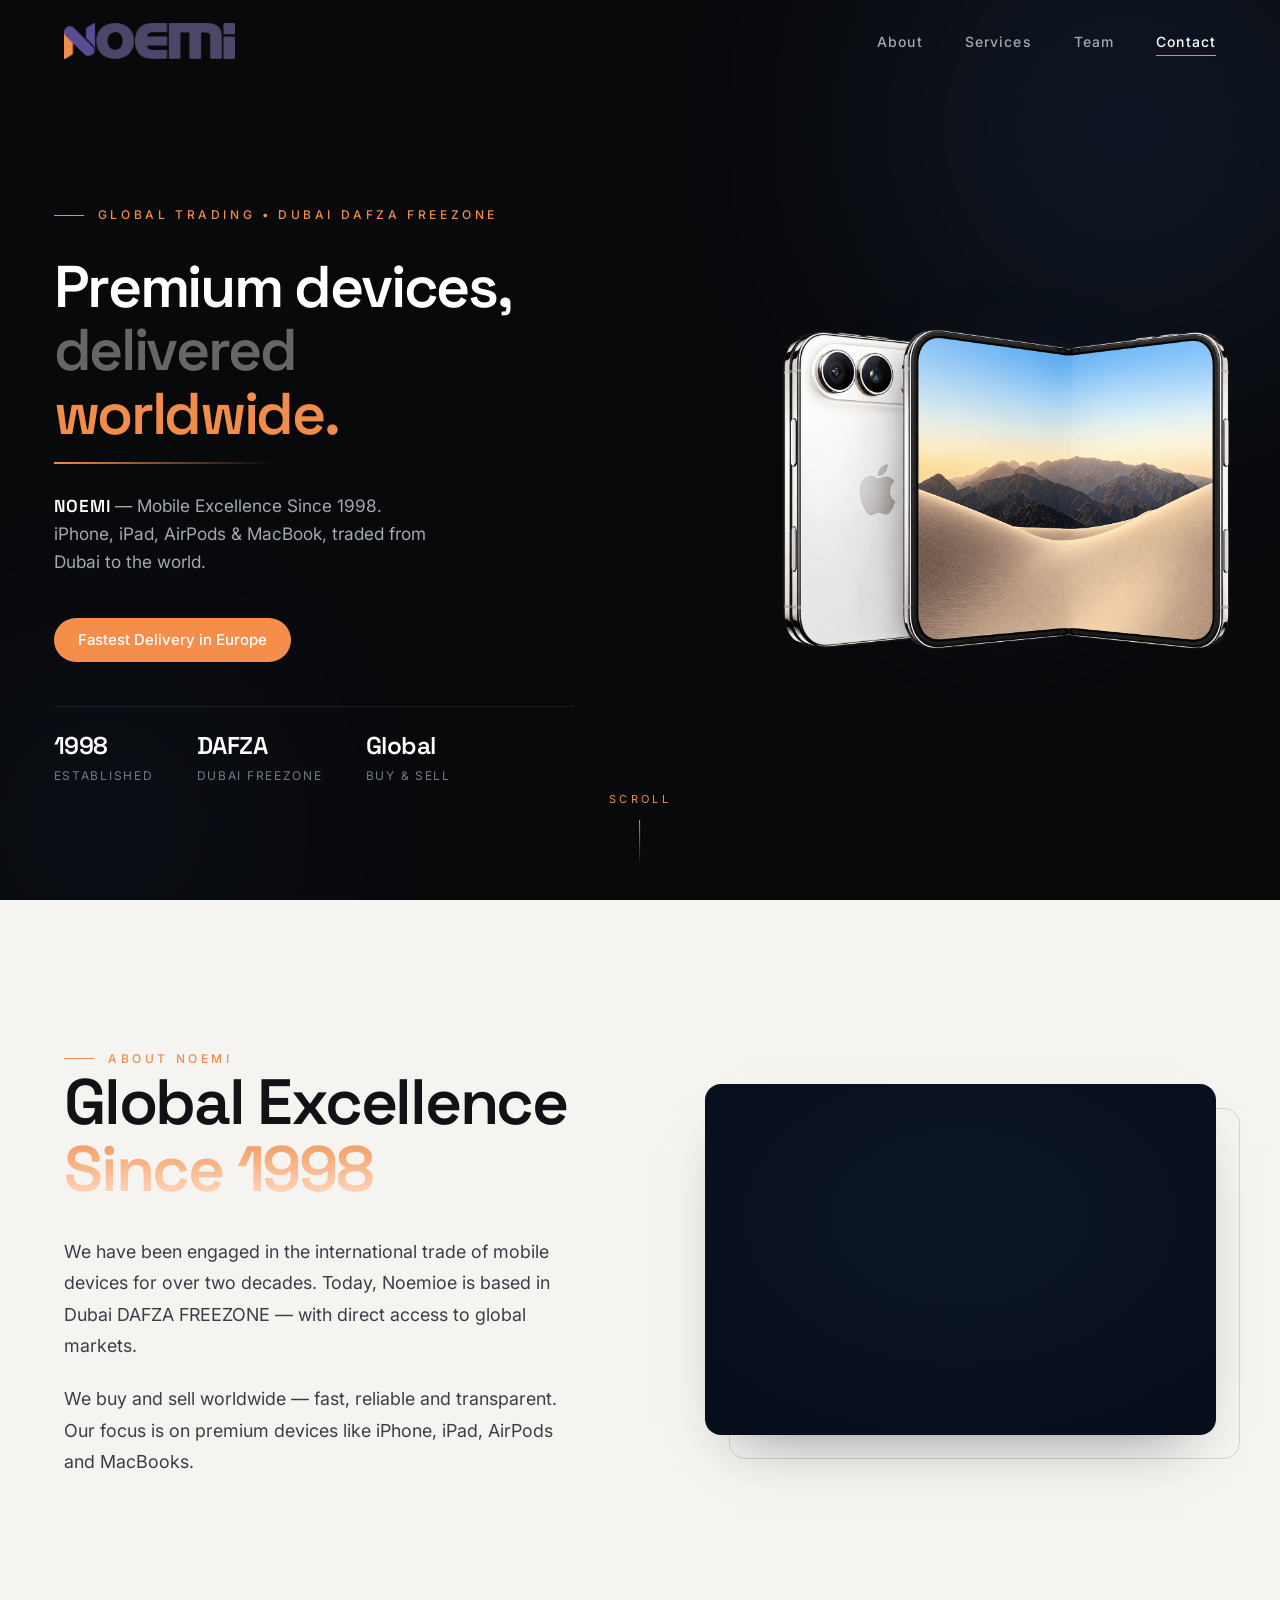
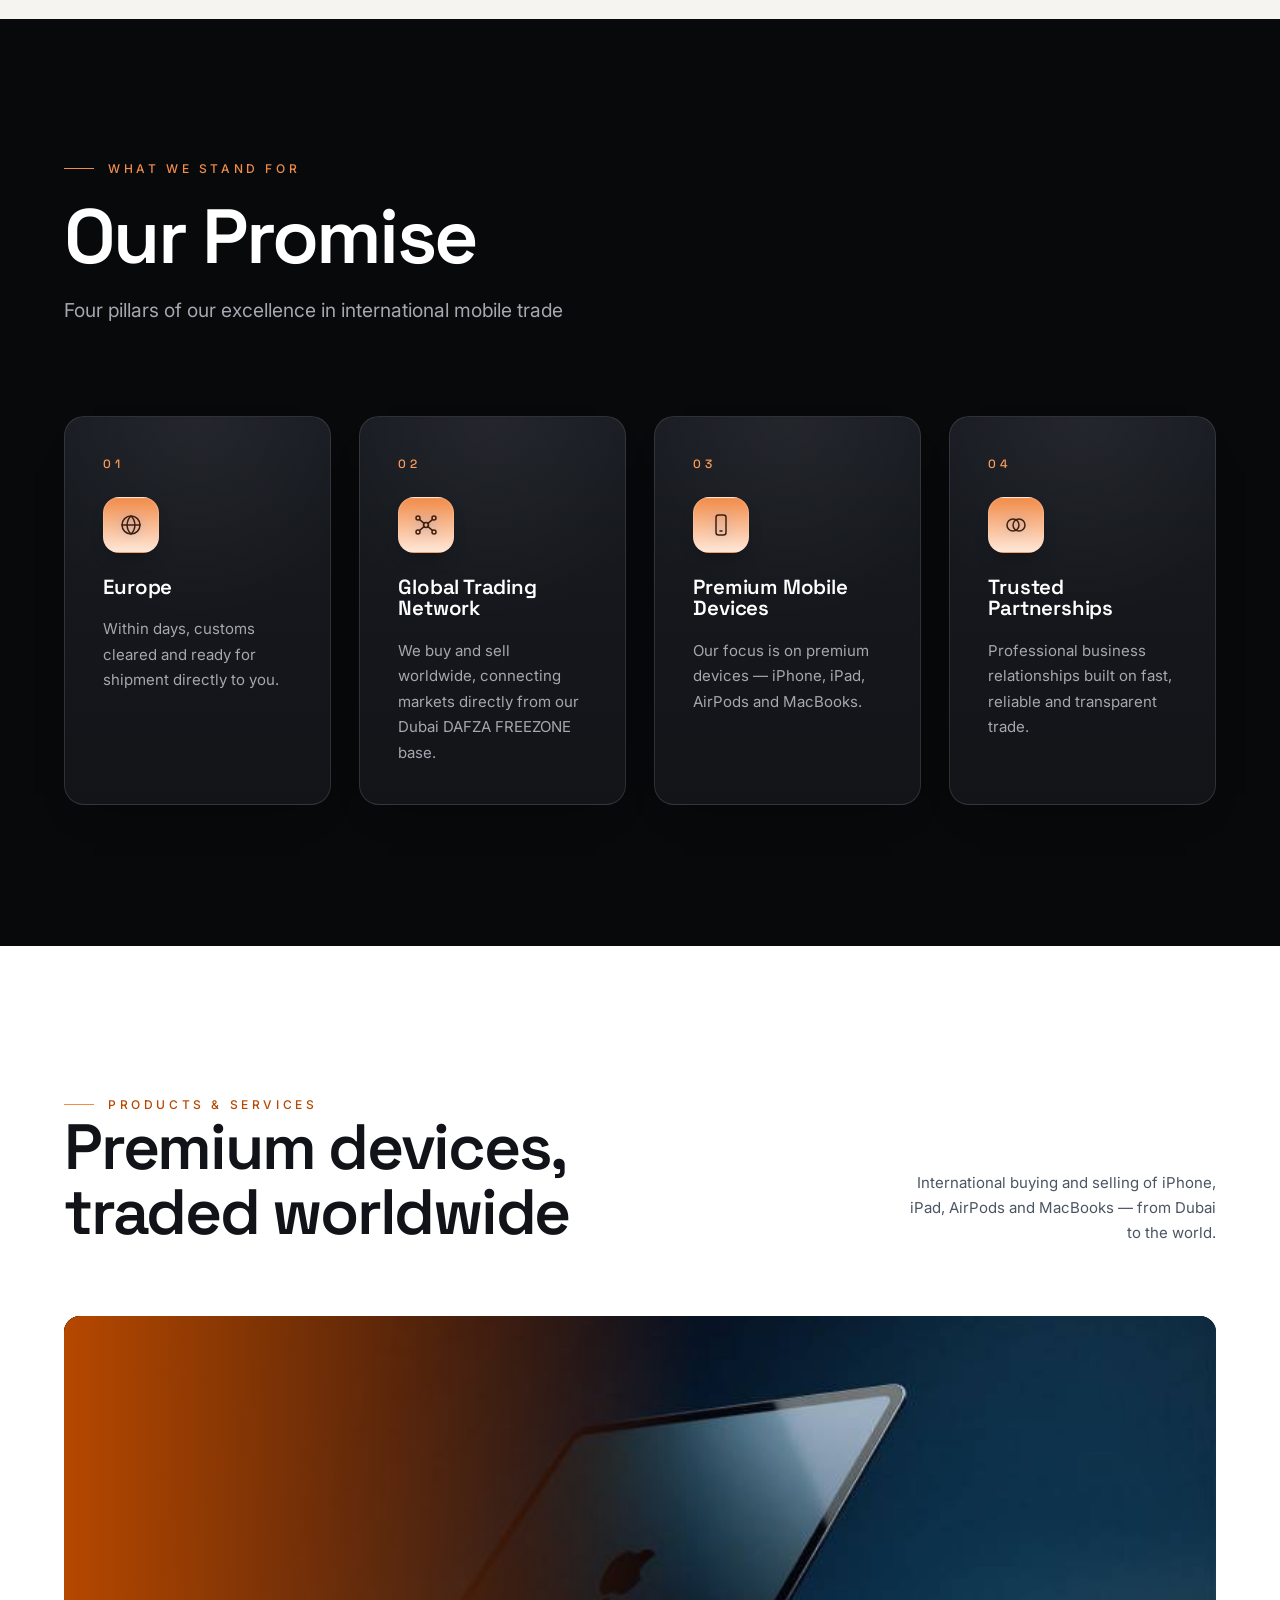
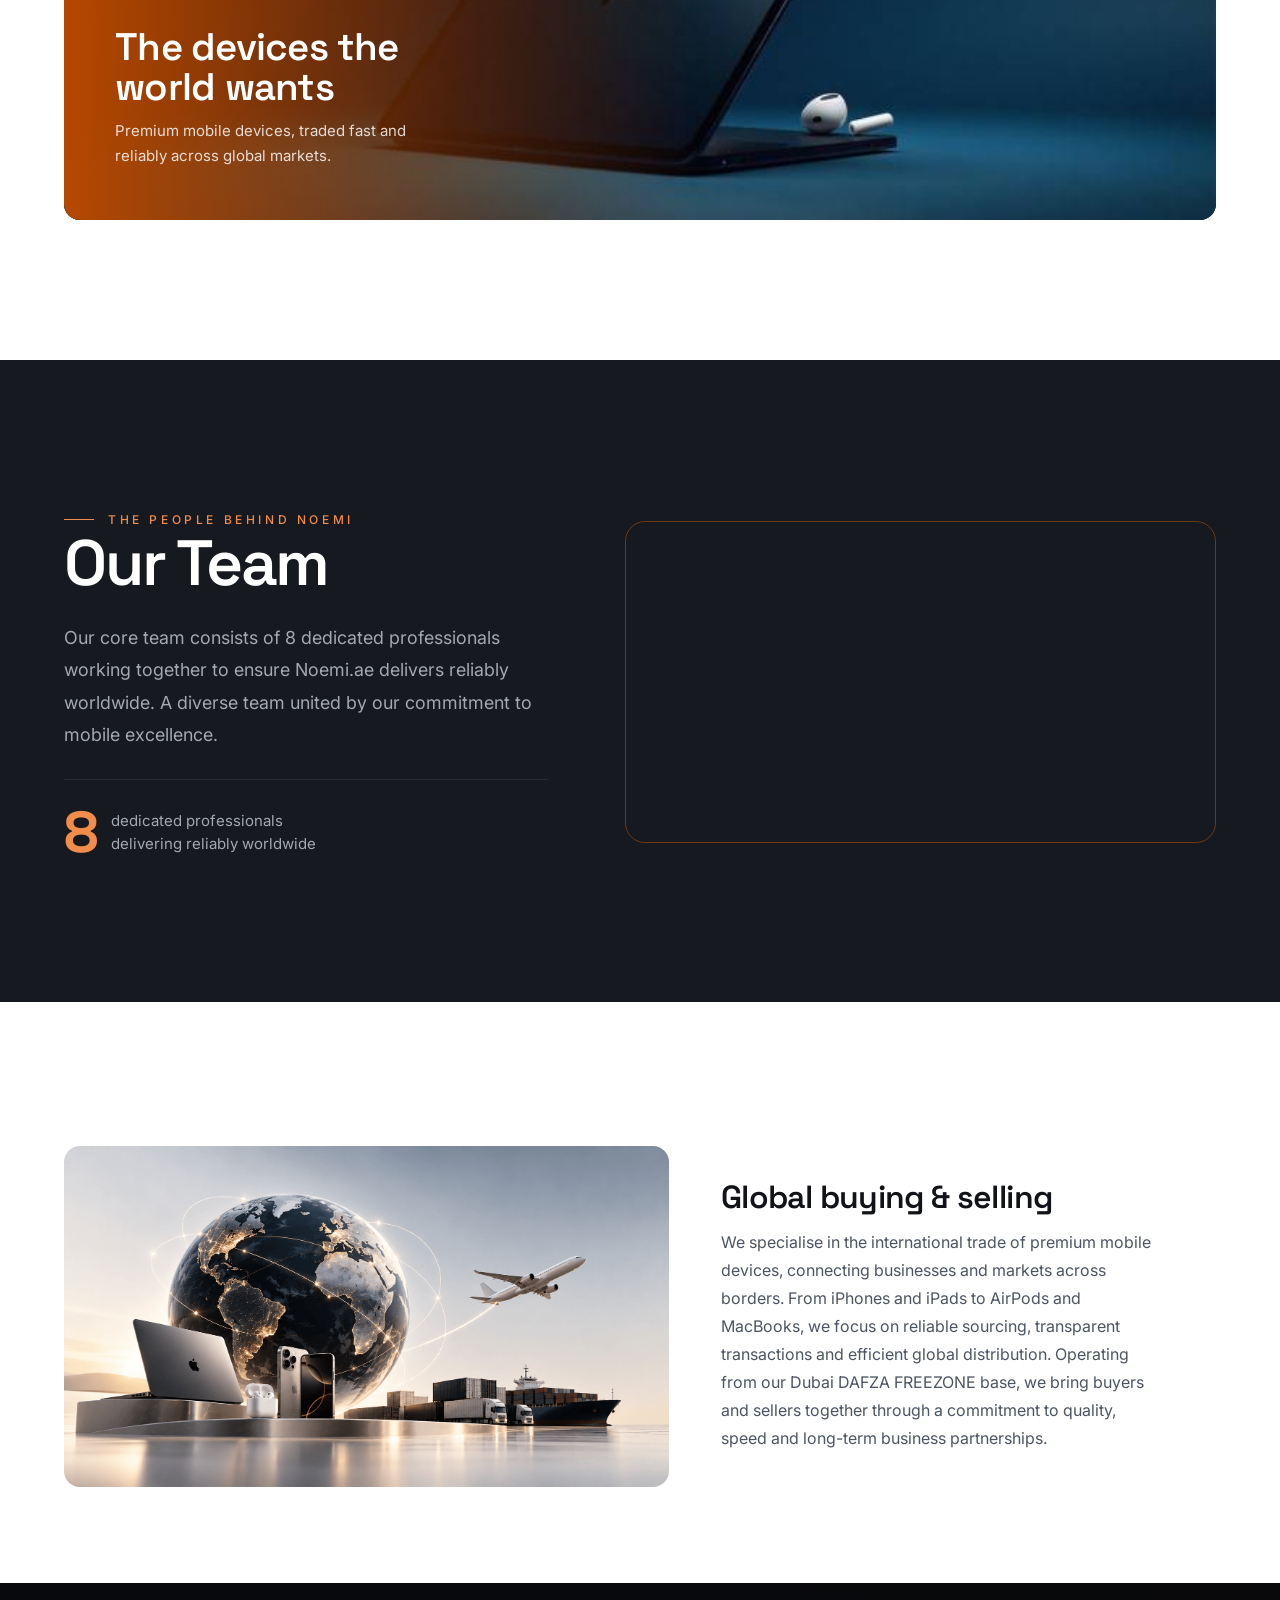
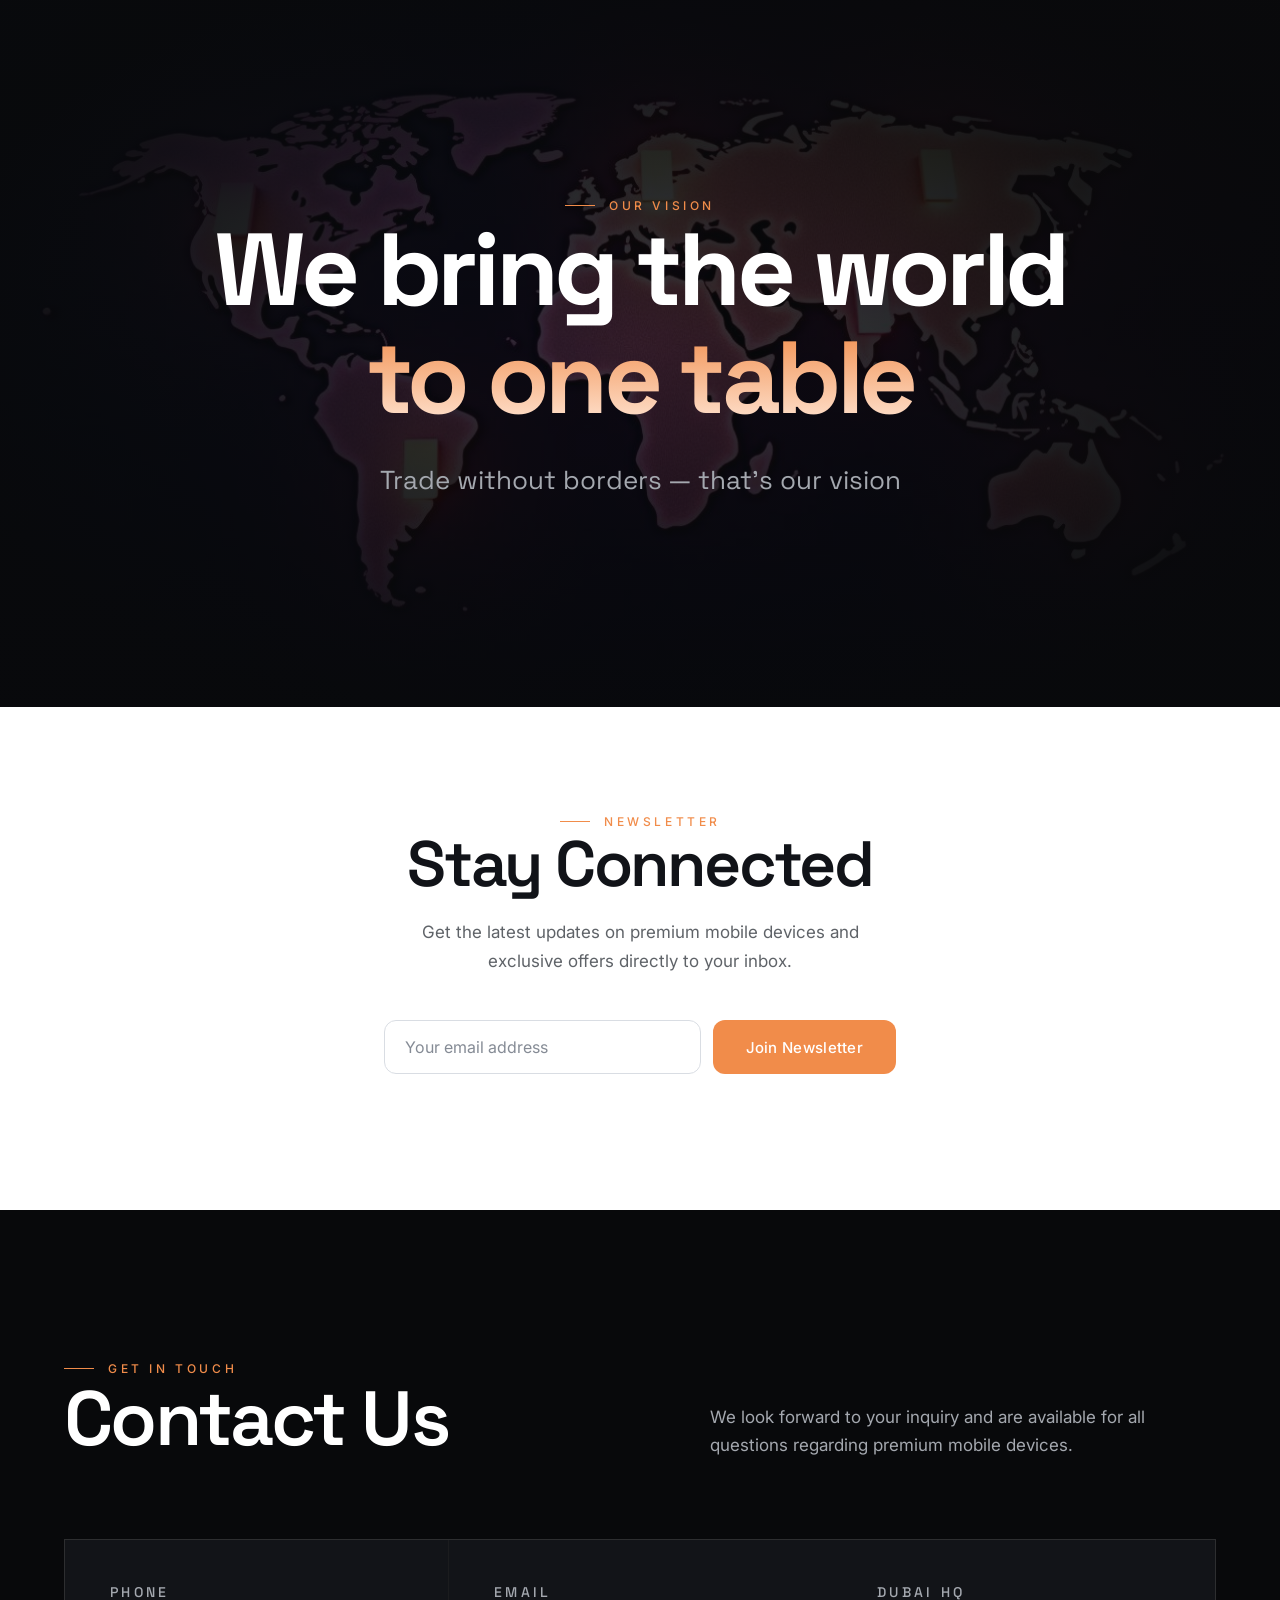
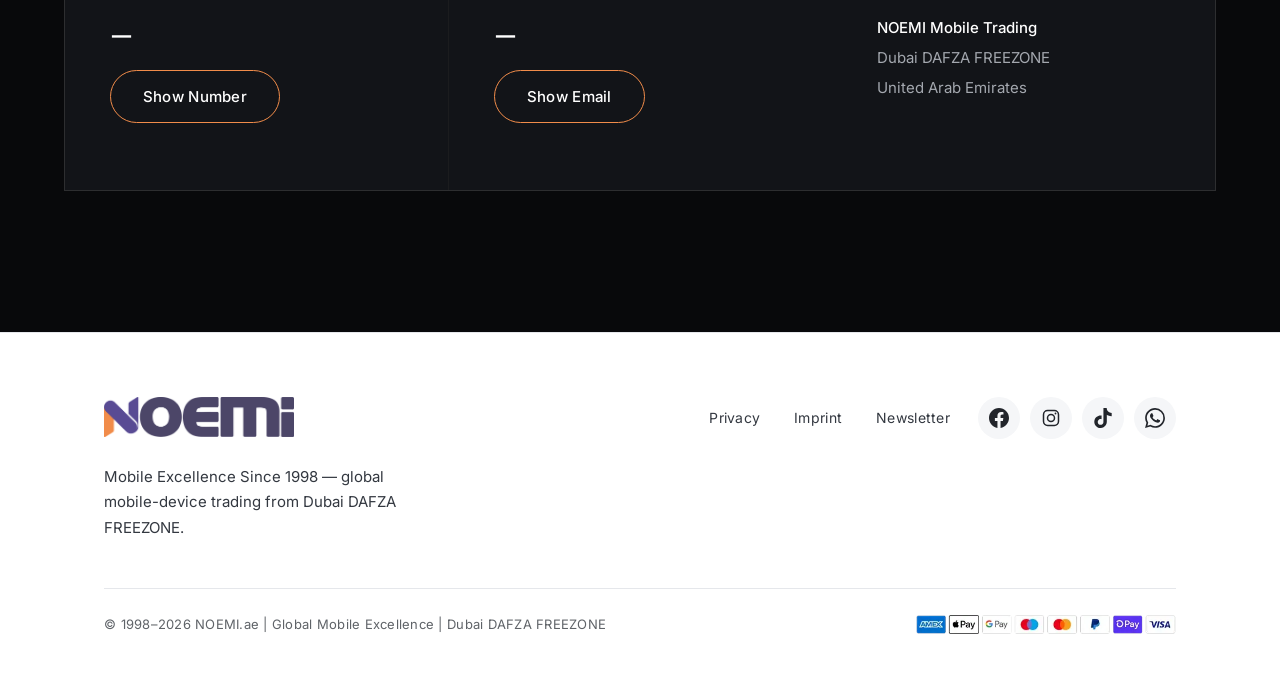
==== index.html @ 6f1bf422 "CD" ====
<!DOCTYPE html>
<html lang="en">
<head>
<meta charset="UTF-8">
<meta name="viewport" content="width=device-width, initial-scale=1.0">
<title>NOEMI — Mobile Excellence Since 1998 | Dubai DAFZA FREEZONE</title>
<meta name="description" content="NOEMI is a Dubai-based international mobile-device trading company — global buying and selling of premium devices like iPhone, iPad, AirPods and MacBooks. Fastest Delivery in Europe.">
<meta property="og:title" content="NOEMI — Mobile Excellence Since 1998">
<meta property="og:description" content="Global mobile-device trading from Dubai DAFZA FREEZONE. Premium devices, worldwide.">
<meta property="og:type" content="website">
<meta property="og:image" content="./opengraph-image-p98pqg.png">
<meta property="og:url" content="./index.html">
<meta name="theme-color" content="#08090B">
<link rel="apple-touch-icon" sizes="180x180" href="/apple-touch-icon.png">
<link rel="icon" type="image/png" href="favicon.ico">
<link rel="icon" type="image/png" sizes="32x32" href="favicon-32x32.png">
<link rel="icon" type="image/png" sizes="16x16" href="favicon-16x16.png">
<link rel="manifest" href="/site.webmanifest">
<link rel="preconnect" href="https://fonts.googleapis.com">
<link rel="preconnect" href="https://fonts.gstatic.com" crossorigin>
<link href="https://fonts.googleapis.com/css2?family=Space+Grotesk:wght@300;400;500;600;700&family=Inter:wght@300;400;500;600&display=swap" rel="stylesheet">
<script>document.documentElement.classList.add('js','gsap-pending');setTimeout(function(){document.documentElement.classList.remove('gsap-pending');},2500);</script>
<style>
:root{--black:#08090B;--charcoal:#121418;--charcoal-2:#16191F;--graphite:#202329;--line:rgba(255,255,255,.08);--white:#FFFFFF;--ivory:#F5F4F0;--ink:#101216;--grey:#A4A8AF;--grey-dark:#747983;--blue:#4D8DFF;--font-display:'Space Grotesk','Inter',system-ui,-apple-system,'Segoe UI',Roboto,sans-serif;--font-body:'Inter','Space Grotesk',system-ui,-apple-system,'Segoe UI',Roboto,sans-serif;--ease:cubic-bezier(.22,.61,.36,1);--nav-h:82px;--maxw:1300px;--pad:clamp(22px,5vw,72px);--radius:16px;
--orange:#f18c4a; --brand-purple:#1038a0;
}
*,*::before,*::after{box-sizing:border-box;margin:0;padding:0}
html{scroll-behavior:smooth;-webkit-text-size-adjust:100%}
section[id]{scroll-margin-top:calc(var(--nav-h) + 16px)}
body{font-family:var(--font-body);background:var(--black);color:var(--white);line-height:1.65;font-size:16px;-webkit-font-smoothing:antialiased;text-rendering:optimizeLegibility;overflow-x:hidden}
body.no-scroll{overflow:hidden}
img{display:block;max-width:100%;height:auto}
a{color:inherit;text-decoration:none}
button{font-family:inherit;cursor:pointer;border:0;background:none;color:inherit}
input{font-family:inherit}
ul,ol{list-style:none}
h1,h2,h3,h4{font-family:var(--font-display);font-weight:600;line-height:1.04;letter-spacing:-.02em}
::selection{background:var(--blue);color:#fff}
::-webkit-scrollbar{width:10px}
::-webkit-scrollbar-track{background:var(--black)}
::-webkit-scrollbar-thumb{background:var(--graphite);border-radius:10px}
.container{width:100%;max-width:var(--maxw);margin:0 auto;padding-left:var(--pad);padding-right:var(--pad)}
.section{padding:clamp(96px,11vw,170px) 0;position:relative}

.eyebrow {
    display: inline-flex;
    align-items: center;
    gap: 14px;
    font-size: 12px;
    letter-spacing: .3em;
    text-transform: uppercase;
    color: var(--orange);
    font-weight: 500;
}

.eyebrow::before{content:"";width:30px;height:1px;background:var(--orange);flex:0 0 auto}
.eyebrow--center{justify-content:center}
.btn{display:inline-flex;align-items:center;justify-content:center;gap:10px;padding:16px 32px;font-size:15px;font-weight:500;letter-spacing:.02em;border-radius:999px;transition:transform .35s var(--ease),background .35s,color .35s,border-color .35s;border:1px solid transparent;white-space:nowrap}
.btn:hover{transform:translateY(-1px)}
.btn:active{transform:translateY(1px)}
.btn--blue{background:var(--blue);color:#fff}
.btn--blue:hover{background:#3f80f5}
.btn--ghost{border-color:var(--orange);color:var(--white)}
.btn--ghost:hover{border-color:var(--orange);color:#fff;background:rgba(255,165,0,.12)}
.js .reveal{opacity:0;transform:translateY(34px);transition:opacity .9s var(--ease),transform .9s var(--ease);will-change:opacity,transform}
.js .reveal.is-visible{opacity:1;transform:none}
.js .reveal[data-delay="1"]{transition-delay:.08s}
.js .reveal[data-delay="2"]{transition-delay:.16s}
.js .reveal[data-delay="3"]{transition-delay:.24s}
.js .reveal[data-delay="4"]{transition-delay:.32s}
.site-header{position:fixed;top:0;left:0;width:100%;z-index:1000;transition:background .5s var(--ease),border-color .5s;border-bottom:1px solid transparent}
.site-header.is-scrolled{background:rgba(8,9,11,.82);-webkit-backdrop-filter:blur(20px);backdrop-filter:blur(20px);border-color:var(--line)}
.nav{display:flex;align-items:center;justify-content:space-between;height:var(--nav-h)}
.nav__logo{display:inline-flex;align-items:center;height:36px;z-index:1002}
.nav__logo img{height:36px;width:auto;object-fit:contain}
.nav__links{display:flex;align-items:center;gap:42px}
.nav__link{position:relative;font-size:14px;letter-spacing:.08em;color:var(--grey);font-weight:500;padding:8px 0;transition:color .3s}
.nav__link::after{content:"";position:absolute;left:0;bottom:2px;width:0;height:1px;background:var(--orange);transition:width .35s var(--ease)}
.nav__link:hover,.nav__link.active{color:var(--white)}
.nav__link:hover::after,.nav__link.active::after{width:100%}
.nav__toggle{display:none;flex-direction:column;justify-content:center;gap:6px;width:46px;height:46px;align-items:center;z-index:1002}
.nav__toggle span{display:block;width:26px;height:2px;background:var(--white);transition:transform .4s var(--ease),opacity .3s}
.nav__toggle.is-open span:nth-child(1){transform:translateY(8px) rotate(45deg)}
.nav__toggle.is-open span:nth-child(2){opacity:0}
.nav__toggle.is-open span:nth-child(3){transform:translateY(-8px) rotate(-45deg)}
.hero{position:relative;min-height:100vh;display:flex;align-items:center;overflow:hidden;padding-top:var(--nav-h);background:var(--black)}
.hero__glow{position:absolute;border-radius:50%;filter:blur(120px);opacity:.5;pointer-events:none}
.hero__glow--1{width:60vw;height:60vw;top:-20vw;right:-18vw;background:radial-gradient(circle,rgba(77,141,255,.32),transparent 65%)}
.hero__glow--2{width:44vw;height:44vw;bottom:-16vw;left:-14vw;background:radial-gradient(circle,rgba(77,141,255,.16),transparent 65%)}
.hero__grid{position:relative;display:grid;grid-template-columns:1.05fr .95fr;align-items:center;gap:clamp(32px,5vw,80px);width:100%;padding:clamp(40px,7vw,110px) 0}
.hero__kicker{margin-bottom:28px}
.hero__title{font-size:clamp(40px,4.6vw,72px);font-weight:600;letter-spacing:-.04em;line-height:1.02}
.hero__line{display:block;overflow:hidden;white-space:nowrap;padding:.06em 0 .12em;margin-bottom:-.12em}
.hero__line--muted{color:rgba(255,255,255,.38)}
.hero__rotator{position:relative;display:inline-grid;vertical-align:top}
.hero__word{grid-area:1/1;color:var(--orange)}
.hero__word:not(:first-child){visibility:hidden}
.hero__word.is-split{visibility:visible}
.hero__char{display:inline-block;will-change:transform}
.hero__underline{display:block;height:2px;width:min(220px,40%);margin-top:18px;background:linear-gradient(90deg,var(--orange),rgba(241,140,74,0));transform-origin:left center}
.hero__tagline{margin-top:28px;max-width:34ch;font-size:clamp(16px,1.35vw,19px);font-weight:400;line-height:1.6;color:var(--grey)}
.hero__tagline strong{font-family:var(--font-display);font-weight:600;color:var(--white);letter-spacing:.04em}
.hero__stats{display:flex;gap:clamp(24px,3.4vw,48px);margin-top:44px;padding-top:26px;border-top:1px solid var(--line);max-width:520px}
.hero__stat strong{display:block;font-family:var(--font-display);font-size:clamp(20px,1.9vw,26px);font-weight:600;letter-spacing:-.02em;color:var(--white);line-height:1.1}
.hero__stat span{display:block;margin-top:6px;font-size:12px;letter-spacing:.14em;text-transform:uppercase;color:var(--grey-dark)}
.gsap-pending .hero__content,.gsap-pending .hero__media{visibility:hidden}
.hero__statement{display:inline-flex;align-items:center;justify-content:center;margin-top:42px;padding:0 24px;height:44px;border-radius:999px;font-size:15px;font-weight:500;line-height:1;color:#FFFFFF;background:#f58e4b;white-space:nowrap;transition:background .2s ease}
.hero__statement:hover{background:#f58e4b}
.hero__statement:focus-visible{outline:2px solid #005EB8;outline-offset:3px}
.hero__statement .pulse{display:none}
@keyframes pulse{0%{box-shadow:0 0 0 0 rgba(77,141,255,.55)}70%{box-shadow:0 0 0 14px rgba(77,141,255,0)}100%{box-shadow:0 0 0 0 rgba(77,141,255,0)}}
.hero__media{position:relative}
.hero__media::before{content:"";position:absolute;inset:10% 6%;border-radius:50%;background:radial-gradient(circle,rgba(77,141,255,.22),transparent 62%);filter:blur(46px);pointer-events:none}
.hero__media img{position:relative;z-index:1;display:block;width:90%;margin:0 auto;height:auto;object-fit:contain;object-position:center}
.hero__cursor-light{position:absolute;left:0;top:0;width:620px;height:620px;border-radius:50%;background:radial-gradient(circle,rgba(77,141,255,.16),transparent 62%);pointer-events:none;opacity:0;will-change:transform;transition:opacity .3s ease}
.hero__scroll{position:absolute;left:50%;bottom:34px;transform:translateX(-50%);display:flex;flex-direction:column;align-items:center;gap:12px;color:var(--orange);font-size:11px;letter-spacing:.3em;text-transform:uppercase}
.hero__scroll .line{width:1px;height:46px;background:linear-gradient(var(--orange),transparent);animation:drip 2.2s var(--ease) infinite}
@keyframes drip{0%{transform:scaleY(0);transform-origin:top}45%{transform:scaleY(1);transform-origin:top}55%{transform:scaleY(1);transform-origin:bottom}100%{transform:scaleY(0);transform-origin:bottom}}
.about{background:var(--ivory);color:var(--ink)}
.about .eyebrow{color:var(--orange)}
.about__grid{display:grid;grid-template-columns:1.05fr .95fr;gap:clamp(40px,6vw,100px);align-items:center}
.about__title{font-size:clamp(34px,5vw,72px);font-weight:600;letter-spacing:-.035em}
.about__title .accent{
    background: linear-gradient(180deg, #f18c4a 0%, #ffe7d7 100%);
    -webkit-background-clip: text;
    background-clip: text;
    -webkit-text-fill-color: transparent;
    color: transparent !important;
}
.about__body{margin-top:34px;display:flex;flex-direction:column;gap:22px;max-width:52ch}
.about__body p{font-size:clamp(16px,1.4vw,19px);color:#3a3f47;line-height:1.75}
.about__media{position:relative}
.about__media .globe{position:relative;z-index:1;aspect-ratio:16/11;border-radius:var(--radius);overflow:hidden;background:radial-gradient(120% 120% at 50% 38%,#0c1526 0%,#081020 46%,#05080f 100%);box-shadow:0 30px 60px -34px rgba(10,16,30,.5)}
.about__media .globe__fallback{position:absolute;inset:0;width:100%;height:100%;object-fit:cover;object-position:center;z-index:1;transition:opacity .8s var(--ease)}
.about__media .globe__canvas{position:absolute;inset:0;width:100%;height:100%;z-index:2;opacity:0;transform:scale(.96);transition:opacity .9s var(--ease),transform .9s var(--ease)}
.about__media .globe.is-ready .globe__canvas{opacity:1;transform:scale(1)}
.about__media .globe.is-ready .globe__fallback{opacity:0}
.about__media .globe__light{position:absolute;left:0;top:0;z-index:3;width:52%;aspect-ratio:1;border-radius:50%;background:radial-gradient(circle,rgba(120,150,255,.18),rgba(139,92,246,.10) 45%,transparent 70%);mix-blend-mode:screen;pointer-events:none;opacity:0;will-change:transform;transition:opacity .3s ease}
.about__media .frame{position:absolute;inset:24px -24px -24px 24px;border:1px solid rgba(16,18,22,.14);border-radius:var(--radius)}
.promise{background:var(--black)}
.promise__head{display:flex;flex-direction:column;gap:18px;margin-bottom:clamp(48px,7vw,90px)}
.promise__title{font-size:clamp(38px,6vw,80px);font-weight:600;letter-spacing:-.035em}
.promise__sub{font-size:clamp(16px,1.5vw,20px);color:var(--grey);max-width:58ch}
.promise__grid{display:grid;grid-template-columns:repeat(4,1fr);gap:clamp(16px,2.5vw,28px)}
.promise__card{position:relative;overflow:hidden;background:linear-gradient(180deg,#171A20 0%,#121418 100%);border:1px solid rgba(255,255,255,.12);border-radius:20px;padding:clamp(28px,3vw,40px);display:flex;flex-direction:column;gap:18px;min-height:320px;box-shadow:0 20px 40px -30px rgba(0,0,0,.7);transition:opacity .65s var(--ease),transform .65s var(--ease),border-color .35s var(--ease),box-shadow .45s var(--ease);will-change:transform}
.promise__card::before{content:"";position:absolute;inset:0;z-index:0;background:radial-gradient(130% 95% at 50% 0%,rgba(255,255,255,.055),transparent 55%);pointer-events:none}
.promise__card::after{content:"";position:absolute;inset:0;z-index:0;background:radial-gradient(260px circle at var(--mx,50%) var(--my,50%),rgba(77,141,255,.16),transparent 70%);opacity:0;transition:opacity .35s ease;pointer-events:none}

.promise__num {
    font-family: var(--font-display);
    font-size: 12px;
    letter-spacing: .3em;
    color: #ff9d5a;
    font-weight: 500;
    position: relative;
    z-index: 1;
}

.promise__icon {
    width: 56px;
    height: 56px;
    display: flex;
    align-items: center;
    justify-content: center;
    border: 1px solid rgb(251 214 191 / 25%);
    border-radius: 16px;
    color: #421e06;
    background: linear-gradient(180deg, #f18c4a 0%, #ffe7d7 100%);
    box-shadow: inset 0 1px 0 rgba(255,255,255,.08),0 10px 22px -14px rgba(0,0,0,.8);
    margin: 4px 0 6px;
    position: relative;
    z-index: 1;
    transition: transform .4s var(--ease),border-color .3s var(--ease);
}

.promise__icon svg{width:24px;height:24px;stroke:currentColor;fill:none;filter:drop-shadow(0 0 5px rgba(77,141,255,.4))}
.promise__card h3{font-size:clamp(19px,1.6vw,23px);font-weight:600;letter-spacing:-.01em;color:var(--white);position:relative;z-index:1}
.promise__card p{color:var(--grey);font-size:15px;line-height:1.7;position:relative;z-index:1}
@media(hover:hover) and (pointer:fine){
  .promise__card:hover{border-color:rgba(255,255,255,.22);box-shadow:0 34px 64px -30px rgba(0,0,0,.8)}
  .promise__card:hover::after{opacity:1}
  .promise__card:hover .promise__icon{transform:translateY(-5px);border-color:rgba(77,141,255,.4)}
}
.products{background:#FFFFFF}

.products .eyebrow{color:#b54800}

.products__head{display:grid;grid-template-columns:1fr auto;align-items:end;gap:30px;margin-bottom:clamp(40px,6vw,70px)}
.products__title{font-size:clamp(34px,5vw,66px);font-weight:600;letter-spacing:-.035em;line-height:1.02;color:#111318}
.products__meta{color:#4B5563;font-size:15px;max-width:34ch;text-align:right}
.products__stage{position:relative;aspect-ratio:16/7;border-radius:var(--radius);overflow:hidden;background:#05070b}
.products__stage-fallback,.products__stage-video{position:absolute;inset:0;width:100%;height:100%;object-fit:cover;object-position:center}
.products__stage-fallback{z-index:0}
.products__stage-video{z-index:1;transition:opacity .6s ease}
.products__stage-video.is-static{opacity:0}

.products__stage::after {
    content: "";
    position: absolute;
    inset: 0;
    z-index: 2;
    background: linear-gradient(90deg, rgb(182 72 0), #fffaf600 55%);
}

.products__caption {
    position: absolute;
    left: clamp(24px,4vw,56px);
    bottom: clamp(24px,4vw,56px);
    z-index: 3;
    max-width: 310px;
}
.products__caption h3{font-size:clamp(24px,3vw,40px);font-weight:600;letter-spacing:-.02em;color:#FFFFFF}
.products__caption p{color:rgba(255,255,255,.82);margin-top:12px;font-size:15px}
.products__tags{display:flex;flex-wrap:wrap;gap:12px;margin-top:clamp(28px,4vw,44px)}
.products__tag{border:1px solid #E5E7EB;border-radius:999px;padding:12px 22px;font-size:14px;color:#4B5563;letter-spacing:.02em;transition:border-color .35s,color .35s}
.products__tag:hover{border-color:#005EB8;color:#005EB8}
.products__secondary{display:grid;grid-template-columns:1.1fr .9fr;gap:clamp(24px,4vw,56px);align-items:center;margin-top:clamp(28px,4vw,48px)}
.products__secondary .media{border-radius:var(--radius);overflow:hidden}
.products__secondary .media img{width:100%;aspect-ratio:16/9;object-fit:cover;transition:transform 1.2s var(--ease)}
.products__secondary .media:hover img{transform:scale(1.04)}
.products__secondary-text h3{font-size:clamp(22px,2.6vw,32px);font-weight:600;letter-spacing:-.02em;color:#111318}
.products__secondary-text p{color:#4B5563;margin-top:14px;font-size:16px;line-height:1.75;max-width:44ch}
.team{background:var(--charcoal-2)}
.team__grid{display:grid;grid-template-columns:.9fr 1.1fr;gap:clamp(40px,6vw,100px);align-items:center}
.team__title{font-size:clamp(34px,5vw,66px);font-weight:600;letter-spacing:-.035em}
.team__body{margin-top:26px;color:var(--grey);font-size:clamp(16px,1.4vw,19px);line-height:1.8;max-width:46ch}
.team__stat{display:flex;align-items:center;gap:14px;margin-top:28px;padding-top:24px;border-top:1px solid var(--line)}
.team__stat .num{font-family:var(--font-display);font-size:clamp(56px,4.5vw,72px);font-weight:700;letter-spacing:-.04em;color:var(--orange);line-height:1;margin:0;flex:0 0 auto}
.team__stat .lbl{color:var(--grey);font-size:15px;line-height:1.5;margin:0;font-weight:400}
.team__media{position:relative;padding:clamp(14px,2.5vw,26px)}

.team__media::before {
    content: "";
    position: absolute;
    inset: 0;
    border: 1px solid #f3730063;
    border-radius: 20px;
    z-index: 0;
    pointer-events: none;
}

.team__media img{position:relative;z-index:1;display:block;width:100%;height:auto;object-fit:contain;object-position:center;border-radius:var(--radius)}
.vision{position:relative;background:var(--black);overflow:hidden;padding:clamp(120px,16vw,240px) 0}
.vision__bg{position:absolute;inset:0}
.vision__bg img{width:100%;height:100%;object-fit:cover;opacity:.26}
.vision__bg::after{content:"";position:absolute;inset:0;background:radial-gradient(ellipse at center,rgba(8,9,11,.2) 0%,rgba(8,9,11,.94) 80%)}
.vision__inner{position:relative;text-align:center;max-width:1000px;margin:0 auto}
.vision__title{font-size:clamp(40px,7vw,104px);font-weight:600;letter-spacing:-.04em;line-height:1.02}
.vision__title .accent{color:var(--blue)}
.vision__sub{margin-top:28px;font-family:var(--font-display);font-size:clamp(18px,2.2vw,26px);color:var(--grey);font-weight:400}
.newsletter{background:#FFFFFF;padding:clamp(48px,8vw,96px) 0}
.newsletter .eyebrow{color:var(--orange)}
.newsletter .eyebrow::before{background:var(--orange)}
.newsletter__inner{text-align:center;max-width:640px;margin:0 auto}
.newsletter__title{font-size:clamp(34px,5vw,64px);font-weight:600;letter-spacing:-.035em;color:#111318}
.newsletter__desc{margin-top:20px;color:#5F6368;font-size:17px;line-height:1.7}
.newsletter__form{margin-top:44px;display:flex;gap:12px;flex-wrap:wrap;justify-content:center}
.newsletter__input{flex:1 1 280px;min-width:0;background:#FFFFFF;border:1px solid #D9DDE3;border-radius:12px;padding:16px 20px;color:#111318;font-size:16px;transition:border-color .2s ease,box-shadow .2s ease}
.newsletter__input::placeholder{color:#858B95}
.newsletter__input:focus{outline:none;border-color:#005EB8;box-shadow:0 0 0 3px rgba(0,94,184,.12)}
.newsletter .btn{background:var(--orange);color:#FFFFFF;border-radius:12px}
.newsletter .btn:hover{background:var(--orange)}
.newsletter .btn:focus-visible{outline:2px solid #005EB8;outline-offset:2px}
.newsletter__msg{margin-top:18px;font-size:14px;min-height:22px;color:#5F6368}
.newsletter__msg.error{color:#DC2626}
.newsletter__msg.ok{color:#16A34A}
.visually-hidden{position:absolute;width:1px;height:1px;padding:0;margin:-1px;overflow:hidden;clip:rect(0,0,0,0);white-space:nowrap;border:0}
.contact{background:var(--black)}
.contact__head{display:grid;grid-template-columns:1fr 1fr;gap:30px;align-items:end;margin-bottom:clamp(48px,7vw,80px)}
.contact__title{font-size:clamp(38px,6vw,80px);font-weight:600;letter-spacing:-.035em}
.contact__desc{color:var(--grey);font-size:17px;max-width:46ch;justify-self:end}
.contact__grid{display:grid;grid-template-columns:repeat(3,1fr);gap:1px;background:var(--line);border:1px solid var(--line)}
.contact__card{background:var(--charcoal);padding:clamp(30px,3.5vw,52px);display:flex;flex-direction:column;gap:14px;min-height:250px}
.contact__card h3{font-size:14px;letter-spacing:.24em;text-transform:uppercase;color:var(--grey);font-weight:500}
.contact__card .value{font-size:clamp(20px,2vw,26px);font-weight:500;font-family:var(--font-display);letter-spacing:-.01em;min-height:34px}
.contact__card .value a{color:var(--orange);border-bottom:1px solid rgba(77,141,255,.4)}
.contact__card .reveal-msg{color:var(--grey);font-size:14px;line-height:1.5}
.contact__card .btn{align-self:flex-start}
.contact__card .address{color:var(--grey);font-size:15px;line-height:2}
.contact__card .address strong{color:var(--white);font-weight:500}
.site-footer{background:#FFFFFF;border-top:1px solid #E5E7EB;padding:clamp(48px,6vw,64px) 0 48px}
.site-footer .container{max-width:1200px}
.footer__top{display:flex;flex-wrap:wrap;justify-content:space-between;gap:40px;align-items:flex-start}
.footer__logo{display:inline-flex;align-items:center;height:40px}
.footer__logo img{height:40px;width:auto;object-fit:contain}
.footer__brand-tag{color:#333840;font-size:15px;margin-top:20px;max-width:36ch;line-height:1.7}
.footer__nav{display:flex;flex-wrap:wrap;gap:34px;align-items:center}
.footer__link{font-size:14px;letter-spacing:.02em;color:#333840;transition:color .2s ease;padding:4px 0;position:relative}
.footer__link::after{content:"";position:absolute;left:0;bottom:0;width:0;height:1px;background:var(--orange);transition:width .2s ease}
.footer__link:hover{color:var(--orange)}
.footer__link:hover::after{width:100%}
.footer__link:focus-visible{color:var(--orange);outline:2px solid var(--orange);outline-offset:4px}
.footer__right{display:flex;flex-wrap:wrap;align-items:center;gap:28px}
.footer__social{display:flex;align-items:center;gap:10px}
.footer__social-link{display:inline-flex;align-items:center;justify-content:center;width:42px;height:42px;border-radius:50%;color:#22252B;background:#F5F6F8;transition:color .2s ease,background .2s ease,transform .2s ease}
.footer__social-link:hover{color:var(--orange);background:#EBEEF3;transform:translateY(-1px)}
.footer__social-link:focus-visible{color:var(--orange);outline:2px solid var(--orange);outline-offset:2px}
.footer__social-link svg{width:20px;height:20px}
.footer__bottom{margin-top:48px;padding-top:24px;border-top:1px solid #E5E7EB;display:flex;flex-wrap:wrap;justify-content:flex-start;align-items:center;gap:12px;color:#5F6368;font-size:13px;letter-spacing:.02em;line-height:1.7}
.footer__payments{margin-left:auto;width:260px;max-width:100%;height:auto;object-fit:contain}
.toast{position:fixed;left:50%;bottom:34px;transform:translate(-50%,20px);background:var(--graphite);border:1px solid var(--line);color:var(--white);padding:14px 24px;border-radius:999px;font-size:14px;opacity:0;pointer-events:none;transition:opacity .4s,transform .4s var(--ease);z-index:2000;max-width:90vw;text-align:center}
.toast.is-visible{opacity:1;transform:translate(-50%,0)}
@media(prefers-reduced-motion:reduce){html{scroll-behavior:auto}.js .reveal{opacity:1;transform:none;transition:none}.hero__statement .pulse,.hero__scroll .line{animation:none}.products__secondary .media img{transition:none}*,*::before,*::after{transition:none!important;animation:none!important}}
@media(max-width:1024px){
  .hero__grid{grid-template-columns:1fr}
  .hero{min-height:auto}
  .hero__media{max-width:560px;margin:0 auto;width:100%}
  .hero__scroll{display:none}
  .about__grid,.team__grid{grid-template-columns:1fr}
  .promise__grid{grid-template-columns:repeat(2,1fr)}
  .products__head{grid-template-columns:1fr;align-items:start}
  .products__meta{text-align:left}
  .contact__head{grid-template-columns:1fr;align-items:start}
  .contact__desc{justify-self:start}
  .contact__grid{grid-template-columns:1fr}
  .products__stage{aspect-ratio:16/9}
}
@media(max-width:768px){
  .nav__toggle{display:flex}
  .nav__links{position:fixed;inset:0;background:rgba(8,9,11,.97);-webkit-backdrop-filter:blur(20px);backdrop-filter:blur(20px);flex-direction:column;justify-content:center;gap:36px;opacity:0;pointer-events:none;transition:opacity .4s var(--ease)}
  .nav__links.is-open{opacity:1;pointer-events:auto}
  .nav__link{font-size:26px;font-family:var(--font-display);letter-spacing:0}
  .hero__title{font-size:clamp(30px,8.4vw,60px)}
  .hero__kicker{font-size:10px;letter-spacing:.18em;gap:10px}
  .hero__kicker::before{width:20px}
  .hero__stats{gap:22px}
}
@media(max-width:640px){
  .promise__grid{grid-template-columns:1fr}
  .promise__card{min-height:0}
  .products__secondary{grid-template-columns:1fr}
  .newsletter__form{flex-direction:column}
  .newsletter__input{flex:1 1 auto}
}


.vision__title {
    text-align: center;
    font-size: clamp(2.5rem, 8vw, 6.5rem);
    line-height: 1.05;
    font-weight: 700;
    letter-spacing: -0.045em;
}

.vision__line {
    display: block;
    white-space: nowrap;
    color: #ffffff;
}

.vision__line.accent {
     background: linear-gradient(180deg, #f18c4a 0%, #ffe7d7 100%);
    -webkit-background-clip: text;
    background-clip: text;
    -webkit-text-fill-color: transparent;
    color: transparent !important;
}

@media (max-width: 480px) {
    .vision__title {
        font-size: clamp(1.8rem, 7.8vw, 2.5rem);
    }
}
/* linear-gradient(180deg, #f18c4a 0%, #ffe7d7 100%); */
</style>
</head>
<body>
<header class="site-header" id="siteHeader">
  <div class="container">
    <nav class="nav" aria-label="Primary">
      <a href="#top" class="nav__logo" aria-label="NOEMI — back to top">
        <img src="./noemi-original-logo.webp" alt="NOEMI" width="160" height="34">
      </a>
      <button class="nav__toggle" id="navToggle" type="button" aria-label="Open menu" aria-expanded="false" aria-controls="navLinks">
        <span></span><span></span><span></span>
      </button>
      <ul class="nav__links" id="navLinks">
        <li><a class="nav__link" href="#about">About</a></li>
        <li><a class="nav__link" href="#services">Services</a></li>
        <li><a class="nav__link" href="#team">Team</a></li>
        <li><a class="nav__link" href="#contact">Contact</a></li>
      </ul>
    </nav>
  </div>
</header>
<main id="top">
<section class="hero" id="hero">
  <div class="hero__glow hero__glow--1" aria-hidden="true"></div>
  <div class="hero__glow hero__glow--2" aria-hidden="true"></div>
  <div class="hero__cursor-light" aria-hidden="true"></div>
  <div class="container hero__grid" style="padding-left:4.2%;">
    <div class="hero__content">
      <span class="eyebrow hero__kicker">Global Trading • Dubai DAFZA FREEZONE</span>
      <h1 class="hero__title" aria-label="Premium devices, delivered worldwide.">
        <span class="hero__line" aria-hidden="true">Premium devices,</span>
        <span class="hero__line hero__line--muted" aria-hidden="true">delivered</span>
        <span class="hero__line" aria-hidden="true"><span class="hero__rotator"><span class="hero__word">worldwide.</span><span class="hero__word">across Europe.</span><span class="hero__word">with trust.</span><span class="hero__word">at scale.</span></span></span>
      </h1>
      <span class="hero__underline" aria-hidden="true"></span>
      <p class="hero__tagline"><strong>NOEMI</strong> — Mobile Excellence Since 1998. iPhone, iPad, AirPods &amp; MacBook, traded from Dubai to the world.</p>
      <div class="hero__statement">
        <span class="pulse" aria-hidden="true"></span>
        <a role="button" href="#promise" tabindex="0" style="cursor:pointer;">Fastest Delivery in Europe</a>
      </div>
      <ul class="hero__stats">
        <li class="hero__stat"><strong>1998</strong><span>Established</span></li>
        <li class="hero__stat"><strong>DAFZA</strong><span>Dubai Freezone</span></li>
        <li class="hero__stat"><strong>Global</strong><span>Buy &amp; Sell</span></li>
      </ul>
    </div>
    <div class="hero__media">
      <img src="./iphone-duo-noemi-.png" alt="Premium iPhone product photography" width="1261" height="1247" fetchpriority="high">
    </div>
  </div>
  <a href="#about" class="hero__scroll" aria-label="Scroll to content">
    <span>Scroll</span><span class="line" aria-hidden="true"></span>
  </a>
</section>
<section class="about section" id="about">
  <div class="container about__grid">
    <div class="about__text">
      <span class="eyebrow reveal">About NOEMI</span>
      <h2 class="about__title reveal" data-delay="1">Global Excellence <span class="accent">Since 1998</span></h2>
      <div class="about__body reveal" data-delay="2">
        <p>We have been engaged in the international trade of mobile devices for over two decades. Today, Noemioe is based in Dubai DAFZA FREEZONE — with direct access to global markets.</p>
        <p>We buy and sell worldwide — fast, reliable and transparent. Our focus is on premium devices like iPhone, iPad, AirPods and MacBooks.</p>
      </div>
    </div>
    <div class="about__media reveal" data-delay="1">
      <div class="frame" aria-hidden="true"></div>
      <div class="globe" id="globe" role="img" aria-label="Interactive 3D visualization of global mobile device trading across world markets">
        <img class="globe__fallback" src="./global-mobile-trade-Bb7BkSvI.jpg.jpeg" alt="Global mobile device trading network across world markets" width="1280" height="720" loading="lazy" decoding="async">
        <canvas class="globe__canvas" id="globeCanvas" aria-hidden="true"></canvas>
        <div class="globe__light" aria-hidden="true"></div>
      </div>
    </div>
  </div>
</section>
<section class="promise section" id="promise">
  <div class="container">
    <div class="promise__head">
      <span class="eyebrow reveal">What we stand for</span>
      <h2 class="promise__title reveal" data-delay="1">Our Promise</h2>
      <p class="promise__sub reveal" data-delay="2">Four pillars of our excellence in international mobile trade</p>
    </div>
    <div class="promise__grid">
      <article class="promise__card reveal">
        <span class="promise__num">01</span>
        <div class="promise__icon" aria-hidden="true"><svg viewBox="0 0 24 24" stroke-width="1.5" stroke-linecap="round" stroke-linejoin="round"><circle cx="12" cy="12" r="9"/><path d="M3 12h18"/><path d="M12 3c2.5 2.4 3.9 5.6 3.9 9S14.5 18.6 12 21c-2.5-2.4-3.9-5.6-3.9-9S9.5 5.4 12 3z"/></svg></div>
        <h3>Europe</h3>
        <p>Within days, customs cleared and ready for shipment directly to you.</p>
      </article>
      <article class="promise__card reveal" data-delay="1">
        <span class="promise__num">02</span>
        <div class="promise__icon" aria-hidden="true"><svg viewBox="0 0 24 24" stroke-width="1.5" stroke-linecap="round"><circle cx="12" cy="12" r="2.5"/><circle cx="4" cy="5" r="2"/><circle cx="20" cy="5" r="2"/><circle cx="4" cy="19" r="2"/><circle cx="20" cy="19" r="2"/><path d="M5.6 6.6l4.8 4M18.4 6.6l-4.8 4M5.6 17.4l4.8-4M18.4 17.4l-4.8-4"/></svg></div>
        <h3>Global Trading Network</h3>
        <p>We buy and sell worldwide, connecting markets directly from our Dubai DAFZA FREEZONE base.</p>
      </article>
      <article class="promise__card reveal" data-delay="2">
        <span class="promise__num">03</span>
        <div class="promise__icon" aria-hidden="true"><svg viewBox="0 0 24 24" stroke-width="1.5" stroke-linecap="round" stroke-linejoin="round"><rect x="7" y="2" width="10" height="20" rx="2.5"/><path d="M11 18h2"/></svg></div>
        <h3>Premium Mobile Devices</h3>
        <p>Our focus is on premium devices — iPhone, iPad, AirPods and MacBooks.</p>
      </article>
      <article class="promise__card reveal" data-delay="3">
        <span class="promise__num">04</span>
        <div class="promise__icon" aria-hidden="true"><svg viewBox="0 0 24 24" stroke-width="1.5"><circle cx="9" cy="12" r="6"/><circle cx="15" cy="12" r="6"/></svg></div>
        <h3>Trusted Partnerships</h3>
        <p>Professional business relationships built on fast, reliable and transparent trade.</p>
      </article>
    </div>
  </div>
</section>
<section class="products section" id="services">
  <div class="container">
    <div class="products__head">
      <div>
        <span class="eyebrow reveal">Products &amp; Services</span>
        <h2 class="products__title reveal" data-delay="1">Premium devices,<br>traded worldwide</h2>
      </div>
      <p class="products__meta reveal" data-delay="2">International buying and selling of iPhone, iPad, AirPods and MacBooks — from Dubai to the world.</p>
    </div>
    <div class="products__stage reveal">
      <img class="products__stage-fallback" src="./products-floating-DBS2EITC.jpg.jpeg" alt="Premium Apple devices floating composition" loading="lazy" decoding="async">
      <video class="products__stage-video" id="productsVideo" src="./video-2.mp4" poster="./products-floating-DBS2EITC.jpg.jpeg" muted loop playsinline preload="none" aria-hidden="true"></video>
      <div class="products__caption">
        <h3>The devices the world wants</h3>
        <p>Premium mobile devices, traded fast and reliably across global markets.</p>
      </div>
    </div>
  </div>
</section>
<section class="team section" id="team">
  <div class="container team__grid">
    <div class="team__text">
      <span class="eyebrow reveal">The people behind NOEMI</span>
      <h2 class="team__title reveal" data-delay="1">Our Team</h2>
      <p class="team__body reveal" data-delay="2">Our core team consists of 8 dedicated professionals working together to ensure Noemi.ae delivers reliably worldwide. A diverse team united by our commitment to mobile excellence.</p>
      <div class="team__stat reveal" data-delay="3">
        <span class="num">8</span>
        <span class="lbl">dedicated professionals<br>delivering reliably worldwide</span>
      </div>
    </div>
    <div class="team__media reveal" data-delay="1">
      <img src="./team-photo.png" alt="The NOEMI team working together" width="1774" height="887" loading="lazy" decoding="async">
    </div>
  </div>
</section>
<section class="products section" id="services" style="
    padding: clamp(96px, 11vw, 90px) 0;
">
  <div class="container">
    <div class="products__secondary">
      <div class="media reveal">
        <img src="./sell-global.png" alt="International mobile device services" width="1280" height="720" loading="lazy" decoding="async">
      </div>
      <div class="products__secondary-text reveal" data-delay="1">
        <h3>Global buying &amp; selling</h3>
        <p>We specialise in the international trade of premium mobile devices, connecting businesses and markets across borders. From iPhones and iPads to AirPods and MacBooks, we focus on reliable sourcing, transparent transactions and efficient global distribution. Operating from our Dubai DAFZA FREEZONE base, we bring buyers and sellers together through a commitment to quality, speed and long-term business partnerships.</p>
      </div>
    </div>
  </div>
</section>
<section class="vision" id="vision">
  <div class="vision__bg" aria-hidden="true">
    <img src="./global-mobile-trade-Bb7BkSvI.jpg.jpeg" alt="" width="1280" height="720" loading="lazy" decoding="async">
  </div>
  <div class="container vision__inner">
    <span class="eyebrow eyebrow--center reveal">Our Vision</span>

<h2 class="vision__title reveal" data-delay="1">
    <span class="vision__line">We bring the world</span>
    <span class="vision__line accent">to one table</span>
</h2>

    <p class="vision__sub reveal" data-delay="2">Trade without borders — that's our vision</p>
  </div>
</section>
<section class="newsletter section" id="newsletter">
  <div class="container newsletter__inner">
    <span class="eyebrow eyebrow--center reveal">Newsletter</span>
    <h2 class="newsletter__title reveal" data-delay="1">Stay Connected</h2>
    <p class="newsletter__desc reveal" data-delay="2">Get the latest updates on premium mobile devices and exclusive offers directly to your inbox.</p>
    <form class="newsletter__form reveal" data-delay="3" id="newsletterForm" novalidate>
      <label class="visually-hidden" for="newsletterEmail">Your email address</label>
      <input class="newsletter__input" id="newsletterEmail" name="email" type="email" placeholder="Your email address" autocomplete="email" required>
      <button class="btn btn--blue" type="submit">Join Newsletter</button>
    </form>
    <p class="newsletter__msg" id="newsletterMsg" aria-live="polite"></p>
  </div>
</section>
<section class="contact section" id="contact">
  <div class="container">
    <div class="contact__head">
      <div>
        <span class="eyebrow reveal">Get in touch</span>
        <h2 class="contact__title reveal" data-delay="1">Contact Us</h2>
      </div>
      <p class="contact__desc reveal" data-delay="2">We look forward to your inquiry and are available for all questions regarding premium mobile devices.</p>
    </div>
    <div class="contact__grid">
      <article class="contact__card reveal">
        <h3>Phone</h3>
        <span class="value" id="phoneValue">—</span>
        <button class="btn btn--ghost" type="button" data-reveal="phone">Show Number</button>
        <span class="reveal-msg" id="phoneMsg"></span>
      </article>
      <article class="contact__card reveal" data-delay="1">
        <h3>Email</h3>
        <span class="value" id="emailValue">—</span>
        <button class="btn btn--ghost" type="button" data-reveal="email">Show Email</button>
        <span class="reveal-msg" id="emailMsg"></span>
      </article>
      <article class="contact__card reveal" data-delay="2">
        <h3>Dubai HQ</h3>
        <span class="address">
          <strong>NOEMI Mobile Trading</strong><br>
          Dubai DAFZA FREEZONE<br>
          United Arab Emirates
        </span>
      </article>
    </div>
  </div>
</section>
</main>
<footer class="site-footer">
  <div class="container">
    <div class="footer__top">
      <div>
        <a href="#top" class="footer__logo" aria-label="NOEMI — back to top">
          <img src="./noemi-original-logo.webp" alt="NOEMI" width="160" height="40" loading="lazy" decoding="async">
        </a>
        <p class="footer__brand-tag">Mobile Excellence Since 1998 — global mobile-device trading from Dubai DAFZA FREEZONE.</p>
      </div>
      <div class="footer__right">
        <nav class="footer__nav" aria-label="Footer">
          <a class="footer__link" href="#" data-pending="Privacy policy">Privacy</a>
          <a class="footer__link" href="#" data-pending="Imprint">Imprint</a>
          <a class="footer__link" href="#newsletter">Newsletter</a>
        </nav>
        <div class="footer__social" aria-label="Social media">
          <a class="footer__social-link" data-social="facebook" target="_blank" rel="noopener noreferrer" aria-label="Facebook">
            <svg viewBox="0 0 24 24" aria-hidden="true"><path fill="currentColor" d="M24 12.073c0-6.627-5.373-12-12-12s-12 5.373-12 12c0 5.99 4.388 10.954 10.125 11.854v-8.385H7.078v-3.47h3.047V9.43c0-3.007 1.792-4.669 4.533-4.669 1.312 0 2.686.235 2.686.235v2.953H15.83c-1.491 0-1.956.925-1.956 1.874v2.25h3.328l-.532 3.47h-2.796v8.385C19.612 23.027 24 18.062 24 12.073z"/></svg>
          </a>
          <a class="footer__social-link" data-social="instagram" target="_blank" rel="noopener noreferrer" aria-label="Instagram">
            <svg viewBox="0 0 24 24" fill="none" stroke="currentColor" stroke-width="1.8" stroke-linecap="round" stroke-linejoin="round" aria-hidden="true"><rect x="3" y="3" width="18" height="18" rx="5"/><circle cx="12" cy="12" r="4.2"/><circle cx="17.4" cy="6.6" r="1.1" fill="currentColor" stroke="none"/></svg>
          </a>
          <a class="footer__social-link" data-social="tiktok" target="_blank" rel="noopener noreferrer" aria-label="TikTok">
            <svg viewBox="0 0 24 24" aria-hidden="true"><path fill="currentColor" d="M12.53.02C13.84 0 15.14.01 16.44 0c.08 1.53.63 3.09 1.75 4.17 1.12 1.11 2.7 1.62 4.24 1.79v4.03c-1.44-.05-2.89-.35-4.2-.97-.57-.26-1.1-.59-1.62-.93-.01 2.92.01 5.84-.02 8.75-.08 1.4-.54 2.79-1.35 3.94-1.31 1.92-3.58 3.17-5.91 3.21-1.43.08-2.86-.31-4.08-1.03-2.02-1.19-3.44-3.37-3.65-5.71-.02-.5-.03-1-.01-1.49.18-1.9 1.12-3.72 2.58-4.96 1.66-1.44 3.98-2.13 6.15-1.72.02 1.48-.04 2.96-.04 4.44-.99-.32-2.15-.23-3.02.37-.63.41-1.11 1.04-1.36 1.75-.21.51-.15 1.07-.14 1.61.24 1.64 1.82 3.02 3.5 2.87 1.12-.01 2.19-.66 2.77-1.61.19-.33.4-.67.41-1.06.1-1.79.06-3.57.07-5.36.01-4.03-.01-8.05.02-12.07z"/></svg>
          </a>
          <a class="footer__social-link" data-social="whatsapp" target="_blank" rel="noopener noreferrer" aria-label="WhatsApp">
            <svg viewBox="0 0 24 24" aria-hidden="true"><path fill="currentColor" d="M17.472 14.382c-.297-.149-1.758-.867-2.03-.967-.273-.099-.471-.148-.67.15-.197.297-.767.966-.94 1.164-.173.199-.347.223-.644.075-.297-.15-1.255-.463-2.39-1.475-.883-.788-1.48-1.761-1.653-2.059-.173-.297-.018-.458.13-.606.134-.133.298-.347.446-.52.149-.174.198-.298.298-.497.099-.198.05-.371-.025-.52-.075-.149-.669-1.612-.916-2.207-.242-.579-.487-.5-.669-.51-.173-.008-.371-.01-.57-.01-.198 0-.52.074-.792.372-.272.297-1.04 1.016-1.04 2.479 0 1.462 1.065 2.875 1.213 3.074.149.198 2.096 3.2 5.077 4.487.709.306 1.262.489 1.694.625.712.227 1.36.195 1.871.118.571-.085 1.758-.719 2.006-1.413.248-.694.248-1.289.173-1.413-.074-.124-.272-.198-.57-.347m-5.421 7.403h-.004a9.87 9.87 0 01-5.031-1.378l-.361-.214-3.741.982.998-3.648-.235-.374a9.86 9.86 0 01-1.51-5.26c.001-5.45 4.436-9.884 9.888-9.884 2.64 0 5.122 1.03 6.988 2.898a9.825 9.825 0 012.893 6.994c-.003 5.45-4.437 9.884-9.885 9.884m8.413-18.297A11.815 11.815 0 0012.05 0C5.495 0 .16 5.335.157 11.892c0 2.096.547 4.142 1.588 5.945L.057 24l6.305-1.654a11.882 11.882 0 005.683 1.448h.005c6.554 0 11.89-5.335 11.893-11.893a11.821 11.821 0 00-3.48-8.413z"/></svg>
          </a>
        </div>
      </div>
    </div>
    <div class="footer__bottom">
      <span>© 1998–2026 NOEMI.ae | Global Mobile Excellence | Dubai DAFZA FREEZONE</span>
      <img class="footer__payments" src="./pays.webp" alt="Contact information" loading="lazy" decoding="async">
    </div>
  </div>
</footer>
<div class="toast" id="toast" role="status" aria-live="polite"></div>
<script src="./js/vendor/gsap.min.js"></script>
<script src="./js/vendor/SplitText.min.js"></script>
<script src="./js/vendor/ScrollTrigger.min.js"></script>
<script>
(function(){
  'use strict';

  /* ------------------------------------------------------------------
     CONTACT CONFIGURATION
     Set the verified phone number / email below to enable the
     "Show Number" and "Show Email" reveal buttons with real links.
     Leave as null to keep the honest demo state (values are unknown).
  ------------------------------------------------------------------ */
  var CONTACT = {
    phone: "+971 50 902 8866",
    email: "info@noemi.ae"
  };

  /* ------------------------------------------------------------------
     SOCIAL CONFIGURATION
     Set each social profile URL below to enable the footer social links.
     Leave empty ("") to keep the icon visible but non-interactive.
  ------------------------------------------------------------------ */
  var SOCIAL = {
    facebook: "",   // e.g. 'https://www.facebook.com/noemi.ae'
    instagram: "",  // e.g. 'https://www.instagram.com/noemi.ae'
    tiktok: "",     // e.g. 'https://www.tiktok.com/@noemi.ae'
    whatsapp: ""    // e.g. 'https://wa.me/971509028866' (verified business number)
  };

  function $(s, c){ return (c || document).querySelector(s); }
  function $$(s, c){ return Array.prototype.slice.call((c || document).querySelectorAll(s)); }

  // Sticky header
  var header = $('#siteHeader');
  function onScroll(){
    if (window.scrollY > 20) header.classList.add('is-scrolled');
    else header.classList.remove('is-scrolled');
  }
  window.addEventListener('scroll', onScroll, { passive: true });
  onScroll();

  // Mobile menu
  var toggle = $('#navToggle');
  var links = $('#navLinks');
  toggle.addEventListener('click', function(){
    var open = links.classList.toggle('is-open');
    toggle.classList.toggle('is-open', open);
    toggle.setAttribute('aria-expanded', open ? 'true' : 'false');
    document.body.classList.toggle('no-scroll', open);
  });
  $$('.nav__link', links).forEach(function(a){
    a.addEventListener('click', function(){
      links.classList.remove('is-open');
      toggle.classList.remove('is-open');
      toggle.setAttribute('aria-expanded', 'false');
      document.body.classList.remove('no-scroll');
    });
  });

  // Reveal on scroll
  var revealEls = $$('.reveal');
  if ('IntersectionObserver' in window) {
    var io = new IntersectionObserver(function(entries){
      entries.forEach(function(e){
        if (e.isIntersecting){ e.target.classList.add('is-visible'); io.unobserve(e.target); }
      });
    }, { threshold: 0.12, rootMargin: '0px 0px -8% 0px' });
    revealEls.forEach(function(el){ io.observe(el); });
  } else {
    revealEls.forEach(function(el){ el.classList.add('is-visible'); });
  }

  // Active nav link on scroll (scroll spy)
  var navLinks = $$('.nav__link');
  var spy = new IntersectionObserver(function(entries){
    entries.forEach(function(e){
      if (e.isIntersecting){
        navLinks.forEach(function(l){
          l.classList.toggle('active', l.getAttribute('href') === '#' + e.target.id);
        });
      }
    });
  }, { rootMargin: '-45% 0px -50% 0px' });
  ['about','services','team','contact'].forEach(function(id){
    var el = document.getElementById(id);
    if (el) spy.observe(el);
  });

  // Toast
  var toast = $('#toast');
  var toastTimer;
  function showToast(msg){
    toast.textContent = msg;
    toast.classList.add('is-visible');
    clearTimeout(toastTimer);
    toastTimer = setTimeout(function(){ toast.classList.remove('is-visible'); }, 3200);
  }

  // Footer pending links (no invented routes)
  $$('.footer__link[data-pending]').forEach(function(a){
    a.addEventListener('click', function(e){
      e.preventDefault();
      showToast(a.getAttribute('data-pending') + ' — this page is not yet available in the demo.');
    });
  });

  // Footer social links — set hrefs from config (or keep non-interactive)
  $$('.footer__social-link').forEach(function(a){
    var url = SOCIAL[a.getAttribute('data-social')];
    if (url) {
      a.setAttribute('href', url);
    } else {
      a.setAttribute('aria-disabled', 'true');
      a.setAttribute('tabindex', '-1');
      a.addEventListener('click', function(e){ e.preventDefault(); });
    }
  });

  // Contact reveal
  var phoneBtn = $('[data-reveal="phone"]');
  var emailBtn = $('[data-reveal="email"]');
  var phoneValue = $('#phoneValue');
  var emailValue = $('#emailValue');
  var phoneMsg = $('#phoneMsg');
  var emailMsg = $('#emailMsg');

  function revealContact(kind, valueEl, msgEl, btn){
    var val = CONTACT[kind];
    if (!val) return;
    if (kind === 'phone') {
      valueEl.innerHTML = '<a href="tel:' + val.replace(/[^+\d]/g, '') + '">' + val + '</a>';
    } else {
      valueEl.innerHTML = '<a href="mailto:' + val + '">' + val + '</a>';
    }
    msgEl.textContent = '';
    btn.style.display = 'none';
  }

  phoneBtn.addEventListener('click', function(){ revealContact('phone', phoneValue, phoneMsg, phoneBtn); });
  emailBtn.addEventListener('click', function(){ revealContact('email', emailValue, emailMsg, emailBtn); });

  // Newsletter validation (honest demo state, no backend)
  var form = $('#newsletterForm');
  var emailInput = $('#newsletterEmail');
  var msg = $('#newsletterMsg');
  var emailRe = /^[^\s@]+@[^\s@]+\.[^\s@]{2,}$/;

  form.addEventListener('submit', function(e){
    e.preventDefault();
    var val = emailInput.value.trim();
    if (!val) {
      msg.textContent = 'Please enter your email address.';
      msg.className = 'newsletter__msg error';
      emailInput.focus();
      return;
    }
    if (!emailRe.test(val)) {
      msg.textContent = 'Please enter a valid email address.';
      msg.className = 'newsletter__msg error';
      emailInput.focus();
      return;
    }
    msg.textContent = 'Thank you — this is a demo. Newsletter signup requires a backend or an email provider integration.';
    msg.className = 'newsletter__msg ok';
    form.reset();
  });
})();

// Hero cursor ambient light + subtle parallax (vanilla JS, no dependencies)
(function(){
  var hero = document.getElementById('hero');
  if (!hero) return;
  var light = hero.querySelector('.hero__cursor-light');
  var img = hero.querySelector('.hero__media img');
  var finePointer = window.matchMedia('(hover: hover) and (pointer: fine)').matches;
  var reducedMotion = window.matchMedia('(prefers-reduced-motion: reduce)').matches;
  if (!light || !finePointer || reducedMotion) return;

  var mx = 0.5, my = 0.5;   // target pointer position (normalized 0..1)
  var lx = 0.5, ly = 0.5;   // smoothed light position
  var px = 0, py = 0;       // smoothed parallax offset (-1..1)
  var hovering = false;
  var raf = null;

  function frame(){
    lx += (mx - lx) * 0.10;
    ly += (my - ly) * 0.10;
    px += ((mx - 0.5) * 2 - px) * 0.06;
    py += ((my - 0.5) * 2 - py) * 0.06;

    var r = hero.getBoundingClientRect();
    light.style.transform = 'translate3d(' + (lx * r.width).toFixed(1) + 'px,' + (ly * r.height).toFixed(1) + 'px,0) translate(-50%,-50%)';
    light.style.opacity = hovering ? '1' : '0';
    if (img) img.style.translate = (px * -6).toFixed(2) + 'px ' + (py * -5).toFixed(2) + 'px';

    var settling = !hovering &&
      (Math.abs(px) > 0.02 || Math.abs(py) > 0.02 ||
       Math.abs(mx - 0.5) > 0.01 || Math.abs(my - 0.5) > 0.01);
    if (hovering || settling) {
      raf = requestAnimationFrame(frame);
    } else {
      raf = null;
      if (img) img.style.translate = '0px 0px';
    }
  }

  hero.addEventListener('pointermove', function(e){
    var r = hero.getBoundingClientRect();
    mx = Math.min(1, Math.max(0, (e.clientX - r.left) / r.width));
    my = Math.min(1, Math.max(0, (e.clientY - r.top) / r.height));
    hovering = true;
    if (!raf) raf = requestAnimationFrame(frame);
  });

  hero.addEventListener('pointerleave', function(){
    hovering = false;
    mx = 0.5;
    my = 0.5;
    if (!raf) raf = requestAnimationFrame(frame);
  });
})();

// Hero headline — GSAP SplitText intro + rotating words
(function(){
  var root = document.documentElement;
  var hero = document.getElementById('hero');
  if (!hero || !window.gsap || !window.SplitText) { root.classList.remove('gsap-pending'); return; }
  gsap.registerPlugin(SplitText, ScrollTrigger);

  var reducedMotion = window.matchMedia('(prefers-reduced-motion: reduce)').matches;
  var lines = hero.querySelectorAll('.hero__line:not(:last-child)');
  var words = Array.prototype.slice.call(hero.querySelectorAll('.hero__word'));

  document.fonts.ready.then(function(){
    var lineChars = [];
    Array.prototype.forEach.call(lines, function(l){
      lineChars = lineChars.concat(new SplitText(l, { type: 'words,chars', tag: 'span', charsClass: 'hero__char', aria: 'none' }).chars);
    });
    var wordChars = words.map(function(w){
      var chars = new SplitText(w, { type: 'chars', tag: 'span', charsClass: 'hero__char', aria: 'none' }).chars;
      if (w !== words[0]) gsap.set(chars, { yPercent: 115 });
      w.classList.add('is-split');
      return chars;
    });

    root.classList.remove('gsap-pending');
    if (reducedMotion) return;

    // Intro
    gsap.timeline({ defaults: { ease: 'expo.out' } })
      .from('.hero__kicker', { autoAlpha: 0, x: -24, duration: 1 })
      .from(lineChars, { yPercent: 115, duration: 1.2, stagger: 0.02 }, 0.15)
      .from(wordChars[0], { yPercent: 115, duration: 1.2, stagger: 0.03 }, 0.55)
      .from('.hero__underline', { scaleX: 0, duration: 1.4, ease: 'power4.inOut' }, 0.8)
      .from(['.hero__tagline', '.hero__statement'], { autoAlpha: 0, y: 24, duration: 1, stagger: 0.12 }, 0.95)
      .from('.hero__stat', { autoAlpha: 0, y: 16, duration: 0.9, stagger: 0.1 }, 1.2)
      .from('.hero__media', { autoAlpha: 0, scale: 0.92, y: 40, duration: 1.6 }, 0.3)
      .from('.hero__scroll', { autoAlpha: 0, duration: 1 }, 1.4)
      .add(rotate, 3.8);

    // Rotating accent word
    var current = 0;
    function rotate(){
      var out = wordChars[current];
      current = (current + 1) % wordChars.length;
      gsap.to(out, { yPercent: -115, duration: 0.6, stagger: 0.015, ease: 'power3.in' });
      gsap.fromTo(wordChars[current], { yPercent: 115 }, {
        yPercent: 0, duration: 0.9, stagger: 0.02, ease: 'expo.out', delay: 0.45,
        onComplete: function(){ gsap.delayedCall(2.2, rotate); }
      });
    }

    // Scroll-out parallax
    gsap.to('.hero__content', {
      yPercent: -14, autoAlpha: 0.15, ease: 'none',
      scrollTrigger: { trigger: hero, start: 'top top', end: 'bottom top', scrub: true }
    });
  });
})();

// Global Excellence — interactive 3D globe visualization (Canvas 2D, no dependencies)
(function(){
  var globe = document.getElementById('globe');
  var canvas = document.getElementById('globeCanvas');
  if (!globe || !canvas) return;

  var ctx = canvas.getContext('2d');
  if (!ctx) return; // graceful fallback: the static image remains visible

  var reducedMotion = window.matchMedia('(prefers-reduced-motion: reduce)').matches;
  var finePointer = window.matchMedia('(hover: hover) and (pointer: fine)').matches;

  var W = 0, H = 0, R = 0, cx = 0, cy = 0, dpr = 1;
  var dots = [];   // {p:{x,y,z}, kind:'grid'|'land'}
  var hubs = [];   // {p:{x,y,z}, home:bool}
  var arcs = [];   // {pts:[{x,y,z}], speed, phase}

  // Abstract global points (visual anchors only — not verified routes or statistics)
  var HUB_DATA = [
    {lat:25.2, lon:55.3, home:true},   // Dubai — origin hub
    {lat:51.5, lon:-0.1}, {lat:40.7, lon:-74.0}, {lat:1.3, lon:103.8},
    {lat:22.3, lon:114.2}, {lat:50.1, lon:8.7}, {lat:35.7, lon:139.7},
    {lat:-23.5, lon:-46.6}, {lat:-26.2, lon:28.0}, {lat:-33.9, lon:151.2},
    {lat:34.0, lon:-118.2}
  ];

  var ARCS = [[0,1],[0,2],[0,3],[0,4],[0,5],[0,6],[0,7],[0,8],[0,9],[0,10],[1,2],[3,4],[6,10]];

  // Coarse landmass regions (lat/lon) used to hint continents with faint dots
  var LAND = [
    {lat0:25,lat1:72,lon0:-168,lon1:-55},
    {lat0:15,lat1:25,lon0:-110,lon1:-83},
    {lat0:60,lat1:83,lon0:-73,lon1:-20},
    {lat0:-56,lat1:12,lon0:-82,lon1:-34},
    {lat0:36,lat1:71,lon0:-10,lon1:40},
    {lat0:-35,lat1:37,lon0:-18,lon1:52},
    {lat0:50,lat1:75,lon0:40,lon1:180},
    {lat0:20,lat1:50,lon0:75,lon1:135},
    {lat0:8,lat1:30,lon0:68,lon1:92},
    {lat0:-10,lat1:20,lon0:95,lon1:140},
    {lat0:12,lat1:40,lon0:35,lon1:60},
    {lat0:-40,lat1:-10,lon0:112,lon1:154}
  ];

  function unit(lat, lon){
    var la = lat*Math.PI/180, lo = lon*Math.PI/180, c = Math.cos(la);
    return {x:c*Math.cos(lo), y:Math.sin(la), z:c*Math.sin(lo)};
  }
  function slerp(a, b, t){
    var dot = a.x*b.x + a.y*b.y + a.z*b.z;
    dot = dot > 1 ? 1 : (dot < -1 ? -1 : dot);
    var w = Math.acos(dot);
    if (w < 1e-5) return {x:a.x, y:a.y, z:a.z};
    var s = Math.sin(w), k0 = Math.sin((1-t)*w)/s, k1 = Math.sin(t*w)/s;
    return {x:a.x*k0+b.x*k1, y:a.y*k0+b.y*k1, z:a.z*k0+b.z*k1};
  }

  function buildData(){
    dots = [];
    var lat, lon;
    for (lat=-60; lat<=60; lat+=30){
      for (lon=-180; lon<180; lon+=6) dots.push({p:unit(lat,lon), kind:'grid'});
    }
    for (lon=-180; lon<180; lon+=30){
      for (lat=-75; lat<=75; lat+=6) dots.push({p:unit(lat,lon), kind:'grid'});
    }
    var seen = {};
    LAND.forEach(function(r){
      for (lat=r.lat0; lat<=r.lat1; lat+=6){
        for (lon=r.lon0; lon<=r.lon1; lon+=6){
          var key = Math.round(lat)+','+Math.round(lon);
          if (seen[key]) continue;
          seen[key] = 1;
          dots.push({p:unit(lat,lon), kind:'land'});
        }
      }
    });
    hubs = HUB_DATA.map(function(h){ return {p:unit(h.lat,h.lon), home:!!h.home}; });
    arcs = ARCS.map(function(pair, idx){
      var a = hubs[pair[0]].p, b = hubs[pair[1]].p, pts = [];
      for (var t=0; t<=1; t+=1/46) pts.push(slerp(a,b,t));
      return {pts:pts, speed:0.05 + (idx%5)*0.013, phase:(idx*0.37)%1};
    });
  }

  var baseRotY = -0.6, rotY = -0.6, rotX = -0.30;
  var parX = 0, parY = 0, tgtX = 0, tgtY = 0;
  var running = false, raf = null, lastT = 0;

  function resize(){
    var rect = globe.getBoundingClientRect();
    dpr = Math.min(window.devicePixelRatio || 1, 2);
    W = rect.width; H = rect.height;
    canvas.width = Math.round(W*dpr);
    canvas.height = Math.round(H*dpr);
    canvas.style.width = W+'px';
    canvas.style.height = H+'px';
    ctx.setTransform(dpr,0,0,dpr,0,0);
    R = Math.min(W,H)*0.42;
    cx = W/2; cy = H/2;
  }

  var cosY, sinY, cosX, sinX, T = {x:0,y:0,z:0};
  function tr(x,y,z){
    var x1 = x*cosY + z*sinY;
    var z1 = -x*sinY + z*cosY;
    T.x = x1;
    T.y = y*cosX - z1*sinX;
    T.z = y*sinX + z1*cosX;
  }
  function draw(time){
    ctx.clearRect(0,0,W,H);
    cosY = Math.cos(rotY); sinY = Math.sin(rotY);
    cosX = Math.cos(rotX); sinX = Math.sin(rotX);

    // atmosphere
    var atmo = ctx.createRadialGradient(cx,cy,R*0.85,cx,cy,R*1.4);
    atmo.addColorStop(0,'rgba(77,141,255,0.12)');
    atmo.addColorStop(0.55,'rgba(139,92,246,0.09)');
    atmo.addColorStop(1,'rgba(0,0,0,0)');
    ctx.fillStyle = atmo;
    ctx.beginPath(); ctx.arc(cx,cy,R*1.4,0,Math.PI*2); ctx.fill();

    // sphere body
    var sp = ctx.createRadialGradient(cx-R*0.4, cy-R*0.5, R*0.08, cx, cy, R);
    sp.addColorStop(0,'#10203e');
    sp.addColorStop(0.55,'#0a1428');
    sp.addColorStop(1,'#050a14');
    ctx.fillStyle = sp;
    ctx.beginPath(); ctx.arc(cx,cy,R,0,Math.PI*2); ctx.fill();

    ctx.save();
    ctx.beginPath(); ctx.arc(cx,cy,R,0,Math.PI*2); ctx.clip();

    // graticule + land dots
    var i, d, s, a;
    for (i=0; i<dots.length; i++){
      d = dots[i];
      tr(d.p.x, d.p.y, d.p.z);
      if (T.z <= 0.02) continue;
      a = Math.min(1, T.z*2.2);
      s = d.kind === 'land' ? 1.6 : 1.1;
      ctx.globalAlpha = a;
      ctx.fillStyle = d.kind === 'land' ? 'rgb(160,185,240)' : 'rgb(122,152,220)';
      ctx.fillRect(cx + T.x*R - s/2, cy - T.y*R - s/2, s, s);
    }
    ctx.globalAlpha = 1;

    // faint base arcs
    ctx.strokeStyle = 'rgba(120,150,255,0.22)';
    ctx.lineWidth = 1;
    var ai, t;
    for (ai=0; ai<arcs.length; ai++){
      var arc = arcs[ai], started = false;
      ctx.beginPath();
      for (t=0; t<arc.pts.length; t++){
        var lift = Math.sin(Math.PI*t/(arc.pts.length-1)) * 0.18;
        tr(arc.pts[t].x, arc.pts[t].y, arc.pts[t].z);
        var sxn = cx + T.x*R*(1+lift);
        var syn = cy - T.y*R*(1+lift);
        if (T.z > 0.02){
          if (!started){ ctx.moveTo(sxn,syn); started = true; }
          else ctx.lineTo(sxn,syn);
        } else started = false;
      }
      ctx.stroke();
    }

    // moving light pulses along arcs
    for (ai=0; ai<arcs.length; ai++){
      var arc2 = arcs[ai];
      var prog = (arc2.phase + time*arc2.speed) % 1;
      var fi = prog*(arc2.pts.length-1);
      var i0 = Math.floor(fi), i1 = Math.min(i0+1, arc2.pts.length-1), f = fi - i0;
      tr(arc2.pts[i0].x*(1-f) + arc2.pts[i1].x*f,
         arc2.pts[i0].y*(1-f) + arc2.pts[i1].y*f,
         arc2.pts[i0].z*(1-f) + arc2.pts[i1].z*f);
      if (T.z <= 0.02) continue;
      var lift2 = Math.sin(Math.PI*prog)*0.18;
      var sxn2 = cx + T.x*R*(1+lift2);
      var syn2 = cy - T.y*R*(1+lift2);
      var g = ctx.createRadialGradient(sxn2,syn2,0,sxn2,syn2,7);
      g.addColorStop(0,'rgba(225,238,255,0.95)');
      g.addColorStop(0.4,'rgba(120,160,255,0.5)');
      g.addColorStop(1,'rgba(120,160,255,0)');
      ctx.fillStyle = g;
      ctx.beginPath(); ctx.arc(sxn2,syn2,7,0,Math.PI*2); ctx.fill();
    }

    ctx.restore(); // unclip

    // glowing hubs
    for (i=0; i<hubs.length; i++){
      var hub = hubs[i];
      tr(hub.p.x, hub.p.y, hub.p.z);
      if (T.z <= 0.02) continue;
      var sxn3 = cx + T.x*R, syn3 = cy - T.y*R;
      var pr = hub.home ? 12 : 8;
      var hg = ctx.createRadialGradient(sxn3,syn3,0,sxn3,syn3,pr);
      hg.addColorStop(0, hub.home ? 'rgba(255,255,255,0.95)' : 'rgba(230,240,255,0.9)');
      hg.addColorStop(0.35, 'rgba(77,141,255,0.9)');
      hg.addColorStop(1, 'rgba(77,141,255,0)');
      ctx.fillStyle = hg;
      ctx.beginPath(); ctx.arc(sxn3,syn3,pr,0,Math.PI*2); ctx.fill();
      ctx.fillStyle = hub.home ? '#ffffff' : '#dbe7ff';
      ctx.beginPath(); ctx.arc(sxn3,syn3, hub.home?2.6:2, 0, Math.PI*2); ctx.fill();
    }
  }
  function loop(ts){
    if (!running){ raf = null; return; }
    if (!lastT) lastT = ts;
    var dt = Math.min(50, ts - lastT);
    lastT = ts;
    if (!reducedMotion){
      baseRotY += dt*0.00012;   // slow, elegant auto-rotation
      parX += (tgtX - parX)*0.06;
      parY += (tgtY - parY)*0.06;
      rotY = baseRotY + parX*0.25;
      rotX = -0.30 + parY*0.22;
    }
    draw(ts/1000);
    raf = requestAnimationFrame(loop);
  }

  function start(){ if (running) return; running = true; lastT = 0; raf = requestAnimationFrame(loop); }
  function stop(){ running = false; if (raf){ cancelAnimationFrame(raf); raf = null; } }

  // ambient cursor light (desktop only)
  var lightEl = globe.querySelector('.globe__light');
  var lx = 0.5, ly = 0.5, llx = 0.5, lly = 0.5, hovering = false, lightRaf = null;

  function lightFrame(){
    llx += (lx - llx)*0.09;
    lly += (ly - lly)*0.09;
    var r = globe.getBoundingClientRect();
    lightEl.style.transform = 'translate3d(' + (llx*r.width).toFixed(1) + 'px,' + (lly*r.height).toFixed(1) + 'px,0) translate(-50%,-50%)';
    lightEl.style.opacity = hovering ? '1' : '0';
    var settle = !hovering && (Math.abs(llx-0.5) > 0.01 || Math.abs(lly-0.5) > 0.01);
    if (hovering || settle) lightRaf = requestAnimationFrame(lightFrame);
    else lightRaf = null;
  }

  if (finePointer && !reducedMotion){
    globe.addEventListener('pointermove', function(e){
      var r = globe.getBoundingClientRect();
      var nx = Math.min(1, Math.max(0, (e.clientX - r.left)/r.width));
      var ny = Math.min(1, Math.max(0, (e.clientY - r.top)/r.height));
      lx = nx; ly = ny;
      tgtX = (nx - 0.5)*2;
      tgtY = (ny - 0.5)*2;
      hovering = true;
      if (!lightRaf) lightRaf = requestAnimationFrame(lightFrame);
    });
    globe.addEventListener('pointerleave', function(){
      hovering = false; lx = 0.5; ly = 0.5; tgtX = 0; tgtY = 0;
      if (!lightRaf) lightRaf = requestAnimationFrame(lightFrame);
    });
  }

  function reveal(){ globe.classList.add('is-ready'); }

  window.addEventListener('resize', function(){
    resize();
    if (reducedMotion) draw(0);
  });

  buildData();
  resize();

  if (reducedMotion){
    draw(0);
    reveal();
  } else if ('IntersectionObserver' in window){
    var io = new IntersectionObserver(function(entries){
      entries.forEach(function(e){
        if (e.isIntersecting){ start(); reveal(); }
        else stop();
      });
    }, { threshold: 0.15 });
    io.observe(globe);
  } else {
    start();
    reveal();
  }
})();

// Products & Services — video fallback, in-view playback + reduced-motion handling
(function(){
  var video = document.getElementById('productsVideo');
  if (!video) return;
  var mq = window.matchMedia('(prefers-reduced-motion: reduce)');
  var inView = false;

  function play(){
    if (mq.matches) return;
    video.classList.remove('is-static');
    var p = video.play();
    if (p && p.catch) p.catch(function(){ video.classList.add('is-static'); });
  }
  function pause(){
    video.pause();
  }

  // Restore the static image if the video cannot load or play
  video.addEventListener('error', function(){ video.classList.add('is-static'); });

  function apply(){
    if (mq.matches){
      video.classList.add('is-static');
      pause();
    } else if (inView){
      play();
    }
  }

  if ('IntersectionObserver' in window){
    var io = new IntersectionObserver(function(entries){
      entries.forEach(function(e){
        inView = e.isIntersecting;
        if (inView && !mq.matches) play();
        else pause();
      });
    }, { rootMargin: '0px 0px 15% 0px' });
    io.observe(video);
  } else {
    inView = true;
    play();
  }

  if (mq.addEventListener) mq.addEventListener('change', apply);
  else if (mq.addListener) mq.addListener(apply);
  apply();
})();

// Our Promise — Apple-inspired 3D tilt + pointer highlight (desktop only)
(function(){
  var cards = document.querySelectorAll('.promise__card');
  if (!cards.length) return;
  var fine = window.matchMedia('(hover: hover) and (pointer: fine)').matches;
  var reduced = window.matchMedia('(prefers-reduced-motion: reduce)').matches;
  if (!fine || reduced) return;

  var MAX = 4.5; // degrees of rotation

  cards.forEach(function(card){
    card.addEventListener('pointermove', function(e){
      var r = card.getBoundingClientRect();
      var px = (e.clientX - r.left) / r.width;
      var py = (e.clientY - r.top) / r.height;
      var rx = (0.5 - py) * MAX;
      var ry = (px - 0.5) * MAX;
      card.style.setProperty('--mx', (px * 100).toFixed(1) + '%');
      card.style.setProperty('--my', (py * 100).toFixed(1) + '%');
      card.style.transition = 'transform .15s ease-out, border-color .35s ease, box-shadow .45s ease';
      card.style.transform = 'perspective(900px) rotateX(' + rx.toFixed(2) + 'deg) rotateY(' + ry.toFixed(2) + 'deg)';
    });
    card.addEventListener('pointerleave', function(){
      card.style.transition = 'transform .6s cubic-bezier(.22,.61,.36,1), border-color .35s ease, box-shadow .45s ease';
      card.style.transform = 'perspective(900px) rotateX(0deg) rotateY(0deg)';
    });
  });
})();
</script>
</body>
</html>
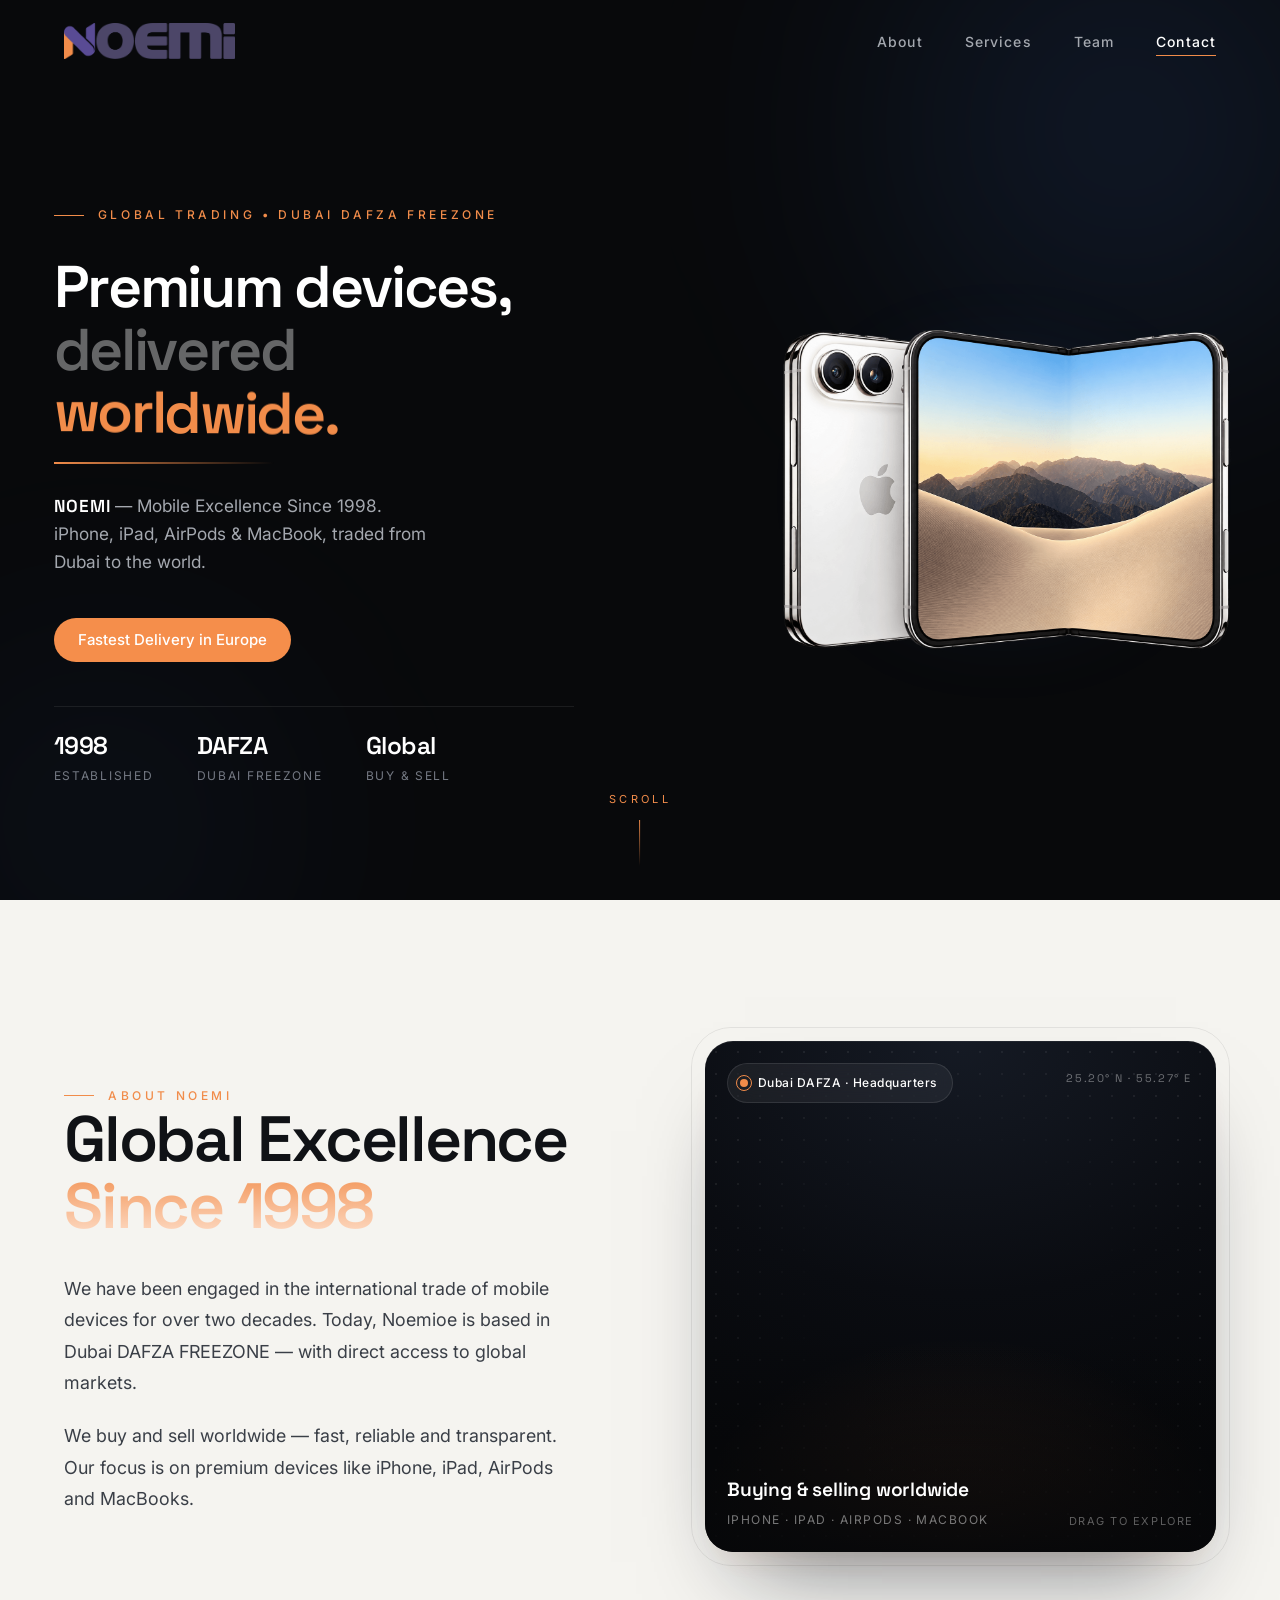
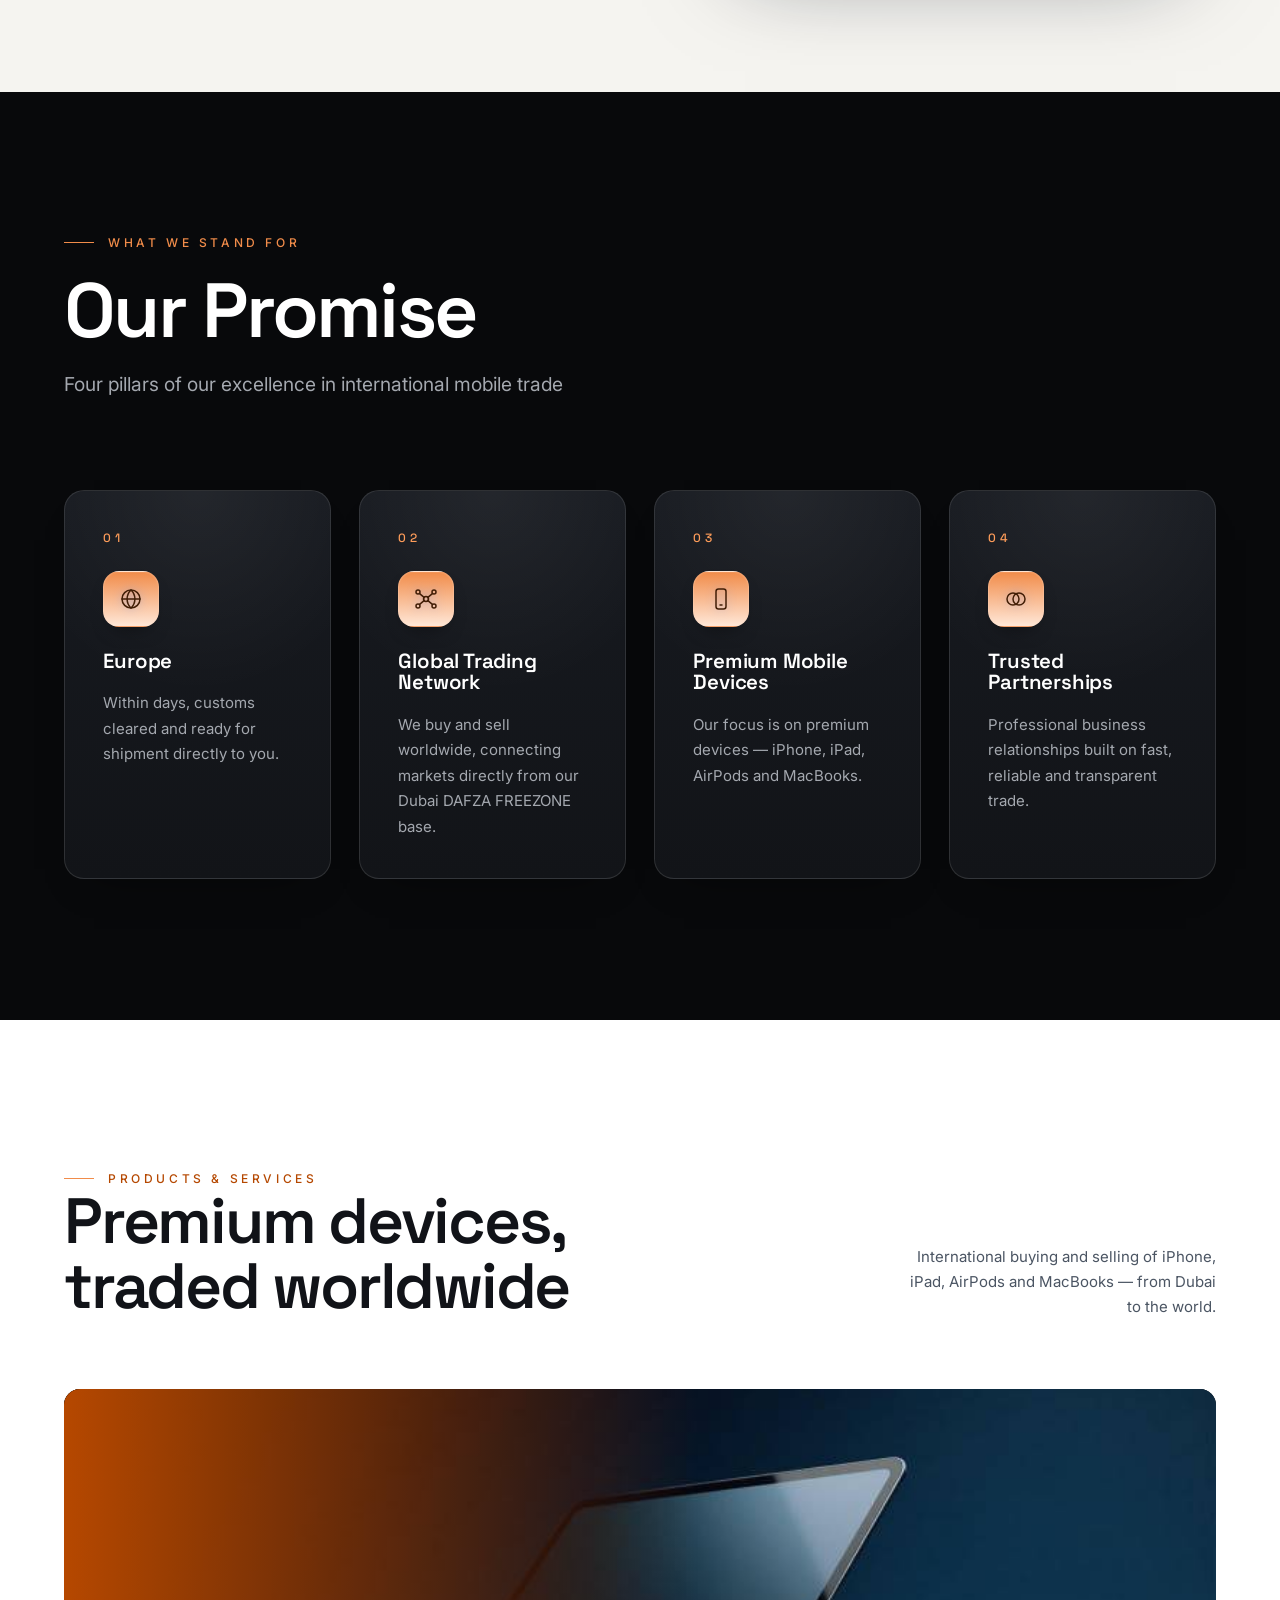
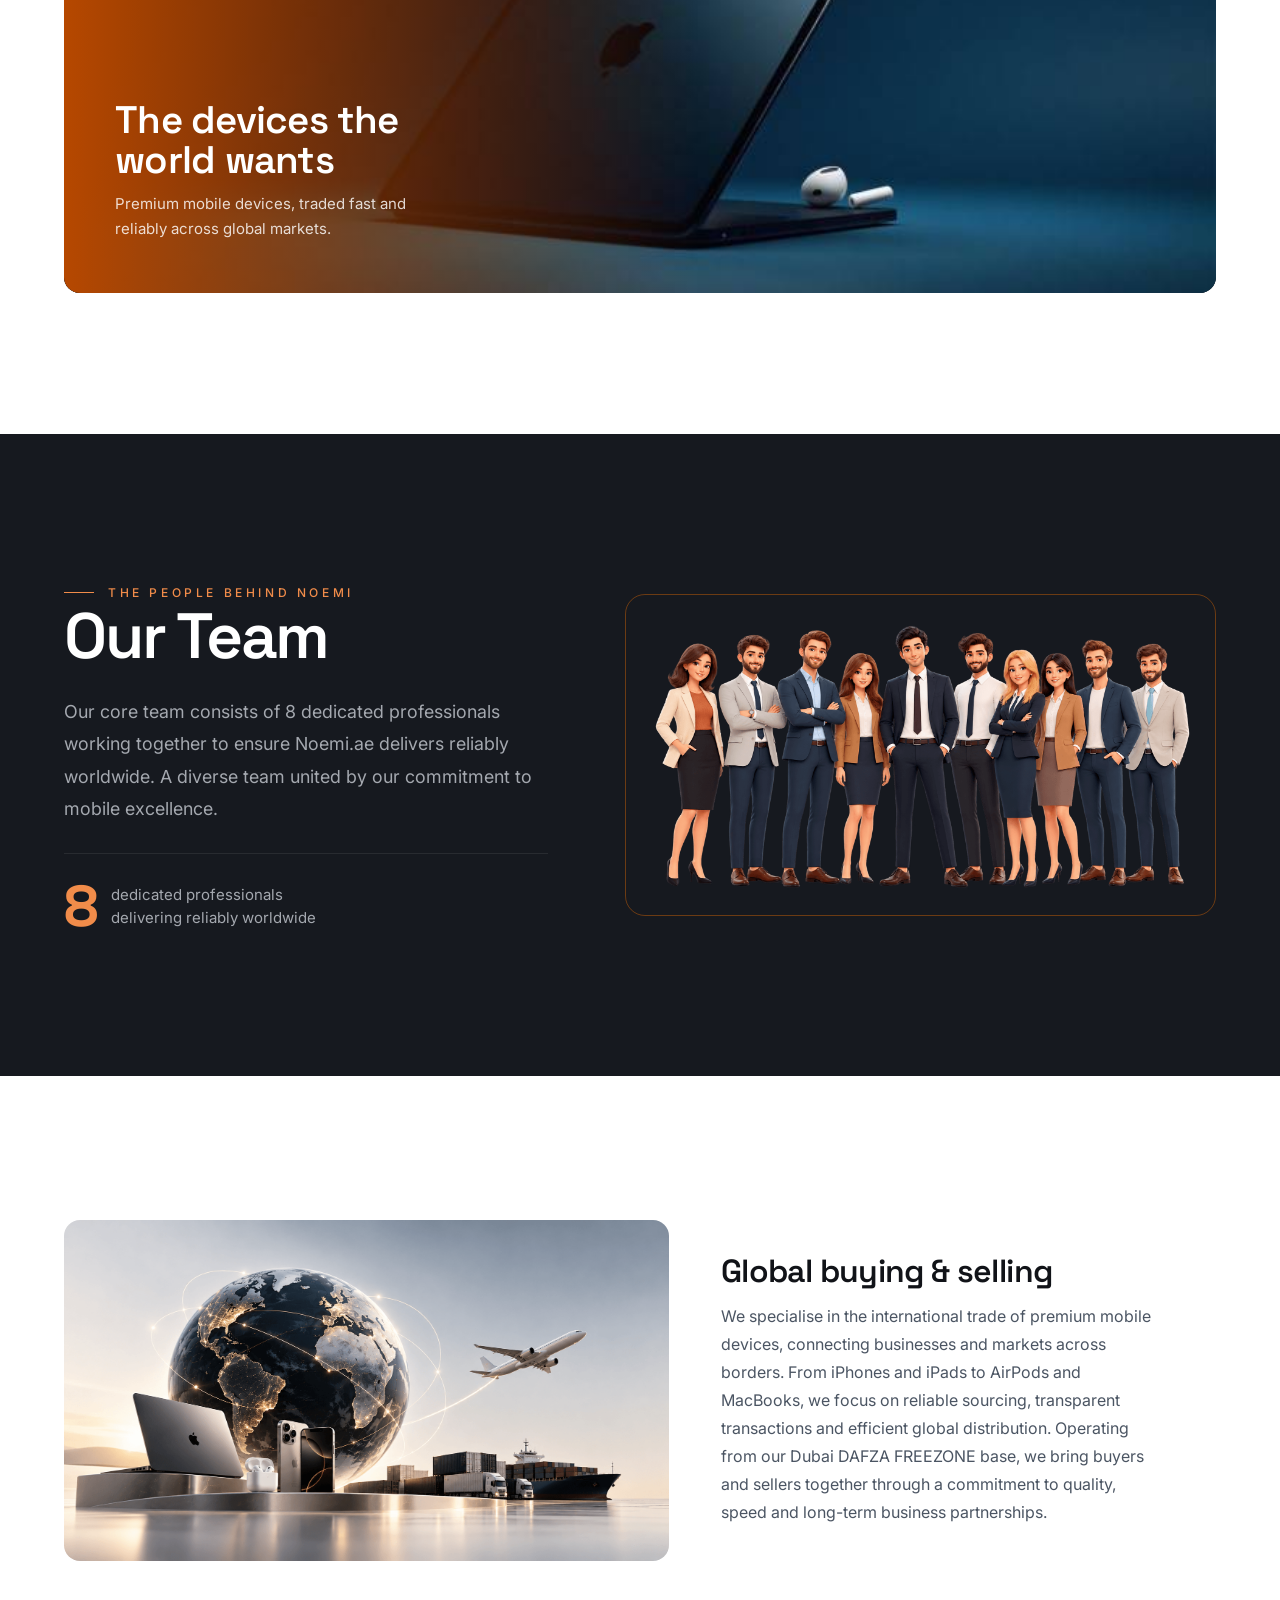
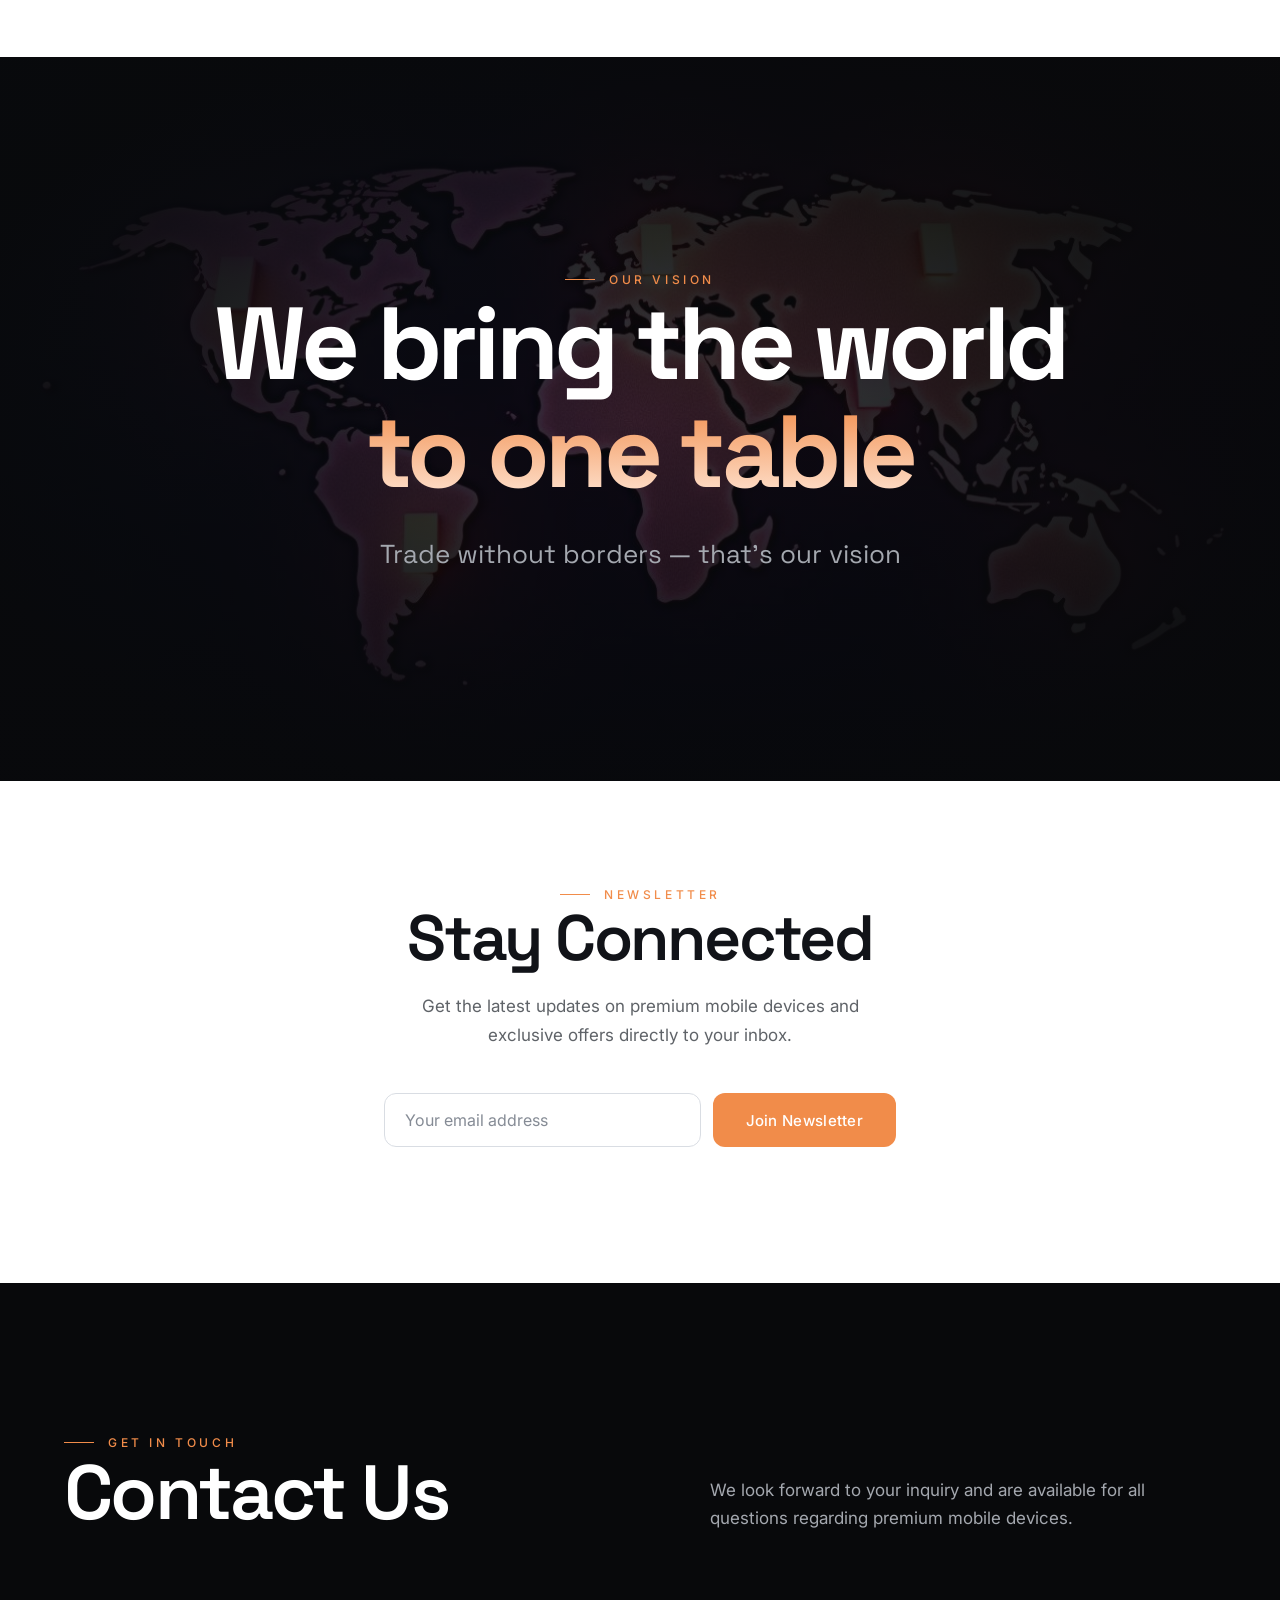
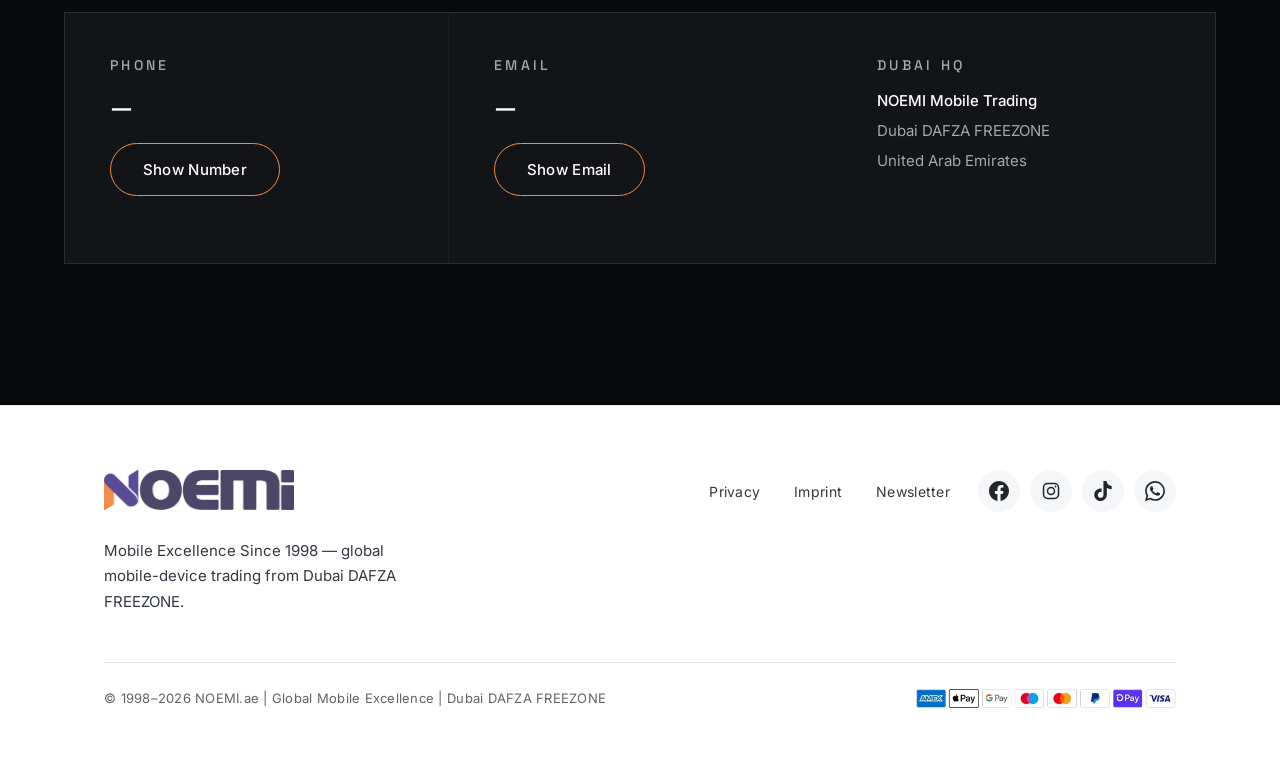
==== commit 6fc312e7: "CD" ====
--- a/index.html
+++ b/index.html
@@ -130,13 +130,27 @@
 .about__body{margin-top:34px;display:flex;flex-direction:column;gap:22px;max-width:52ch}
 .about__body p{font-size:clamp(16px,1.4vw,19px);color:#3a3f47;line-height:1.75}
 .about__media{position:relative}
-.about__media .globe{position:relative;z-index:1;aspect-ratio:16/11;border-radius:var(--radius);overflow:hidden;background:radial-gradient(120% 120% at 50% 38%,#0c1526 0%,#081020 46%,#05080f 100%);box-shadow:0 30px 60px -34px rgba(10,16,30,.5)}
+.about__grid>*{min-width:0}
+.about__media .globe{position:relative;z-index:1;aspect-ratio:1/1;border-radius:28px;overflow:hidden;cursor:grab;touch-action:pan-y;background:radial-gradient(90% 70% at 50% 100%,rgba(241,140,74,.14),transparent 60%),radial-gradient(120% 90% at 50% 0%,#151a24 0%,#0a0c11 55%,#060709 100%);box-shadow:0 1px 0 rgba(255,255,255,.06) inset,0 50px 90px -40px rgba(10,16,30,.55),0 18px 36px -24px rgba(241,140,74,.25)}
+.about__media .globe.is-dragging{cursor:grabbing}
+.about__media .globe::after{content:"";position:absolute;left:0;right:0;bottom:0;height:42%;z-index:2;background:linear-gradient(to top,rgba(6,7,9,.92),rgba(6,7,9,0));pointer-events:none}
+.about__media .globe::before{content:"";position:absolute;inset:0;z-index:0;background-image:radial-gradient(rgba(255,255,255,.07) 1px,transparent 1px);background-size:22px 22px;-webkit-mask-image:radial-gradient(circle at 50% 50%,transparent 38%,#000 75%);mask-image:radial-gradient(circle at 50% 50%,transparent 38%,#000 75%);pointer-events:none}
 .about__media .globe__fallback{position:absolute;inset:0;width:100%;height:100%;object-fit:cover;object-position:center;z-index:1;transition:opacity .8s var(--ease)}
-.about__media .globe__canvas{position:absolute;inset:0;width:100%;height:100%;z-index:2;opacity:0;transform:scale(.96);transition:opacity .9s var(--ease),transform .9s var(--ease)}
-.about__media .globe.is-ready .globe__canvas{opacity:1;transform:scale(1)}
+.about__media .globe__canvas{position:absolute;inset:0;width:100%;height:100%;z-index:2;opacity:0;transform:scale(.94) rotate(-4deg);transition:opacity 1.2s var(--ease),transform 1.6s var(--ease)}
+.about__media .globe.is-ready .globe__canvas{opacity:1;transform:none}
 .about__media .globe.is-ready .globe__fallback{opacity:0}
-.about__media .globe__light{position:absolute;left:0;top:0;z-index:3;width:52%;aspect-ratio:1;border-radius:50%;background:radial-gradient(circle,rgba(120,150,255,.18),rgba(139,92,246,.10) 45%,transparent 70%);mix-blend-mode:screen;pointer-events:none;opacity:0;will-change:transform;transition:opacity .3s ease}
-.about__media .frame{position:absolute;inset:24px -24px -24px 24px;border:1px solid rgba(16,18,22,.14);border-radius:var(--radius)}
+.globe__chip{position:absolute;top:22px;left:22px;z-index:3;display:inline-flex;align-items:center;gap:10px;padding:9px 16px 9px 12px;border-radius:999px;background:rgba(255,255,255,.06);border:1px solid rgba(255,255,255,.1);-webkit-backdrop-filter:blur(14px);backdrop-filter:blur(14px);color:#fff;font-size:12px;font-weight:500;letter-spacing:.04em;pointer-events:none}
+.globe__chip .dot{position:relative;width:8px;height:8px;border-radius:50%;background:var(--orange)}
+.globe__chip .dot::after{content:"";position:absolute;inset:-4px;border-radius:50%;border:1px solid var(--orange);animation:chipPulse 2s var(--ease) infinite}
+@keyframes chipPulse{from{transform:scale(.6);opacity:1}to{transform:scale(1.8);opacity:0}}
+.globe__coords{position:absolute;top:28px;right:24px;z-index:3;font-family:var(--font-display);font-size:11px;letter-spacing:.14em;color:rgba(255,255,255,.4);pointer-events:none}
+.globe__caption{position:absolute;left:22px;right:22px;bottom:22px;z-index:3;display:flex;align-items:flex-end;justify-content:space-between;gap:16px;pointer-events:none}
+.globe__caption strong{display:block;font-family:var(--font-display);font-size:clamp(16px,1.5vw,20px);font-weight:600;letter-spacing:-.01em;color:#fff}
+.globe__caption span{display:block;margin-top:4px;font-size:12px;letter-spacing:.12em;text-transform:uppercase;color:rgba(255,255,255,.45)}
+.globe__caption em{font-style:normal;font-size:11px;letter-spacing:.14em;text-transform:uppercase;color:rgba(255,255,255,.35);white-space:nowrap}
+@media(hover:none){.globe__caption em{display:none}}
+@media(max-width:480px){.globe__coords{display:none}}
+.about__media .frame{position:absolute;inset:-14px;border:1px solid rgba(16,18,22,.08);border-radius:40px}
 .promise{background:var(--black)}
 .promise__head{display:flex;flex-direction:column;gap:18px;margin-bottom:clamp(48px,7vw,90px)}
 .promise__title{font-size:clamp(38px,6vw,80px);font-weight:600;letter-spacing:-.035em}
@@ -431,7 +445,12 @@
       <div class="globe" id="globe" role="img" aria-label="Interactive 3D visualization of global mobile device trading across world markets">
         <img class="globe__fallback" src="./global-mobile-trade-Bb7BkSvI.jpg.jpeg" alt="Global mobile device trading network across world markets" width="1280" height="720" loading="lazy" decoding="async">
         <canvas class="globe__canvas" id="globeCanvas" aria-hidden="true"></canvas>
-        <div class="globe__light" aria-hidden="true"></div>
+        <div class="globe__chip" aria-hidden="true"><span class="dot"></span>Dubai DAFZA · Headquarters</div>
+        <div class="globe__coords" aria-hidden="true">25.20° N · 55.27° E</div>
+        <div class="globe__caption" aria-hidden="true">
+          <div><strong>Buying &amp; selling worldwide</strong><span>iPhone · iPad · AirPods · MacBook</span></div>
+          <em>Drag to explore</em>
+        </div>
       </div>
     </div>
   </div>
@@ -902,7 +921,7 @@
   });
 })();
 
-// Global Excellence — interactive 3D globe visualization (Canvas 2D, no dependencies)
+// Global Excellence — dotted-earth globe with Dubai trade routes (Canvas 2D, no dependencies)
 (function(){
   var globe = document.getElementById('globe');
   var canvas = document.getElementById('globeCanvas');
@@ -912,252 +931,259 @@
   if (!ctx) return; // graceful fallback: the static image remains visible
 
   var reducedMotion = window.matchMedia('(prefers-reduced-motion: reduce)').matches;
-  var finePointer = window.matchMedia('(hover: hover) and (pointer: fine)').matches;
-
-  var W = 0, H = 0, R = 0, cx = 0, cy = 0, dpr = 1;
-  var dots = [];   // {p:{x,y,z}, kind:'grid'|'land'}
-  var hubs = [];   // {p:{x,y,z}, home:bool}
-  var arcs = [];   // {pts:[{x,y,z}], speed, phase}
+
+  // 360x180 land bitmask (1° cells, Natural Earth 110m), base64
+  var LAND_MASK = '[base64]/wEAAAAAAAAAAAAAAAAAAAAAAAAAAAAAAAAAAAAAAAAAAAAAAADA/v8/AOD//z8AAAAAAAAAAAAAAAAAAAAAAAAAAAAAAAAAAAAAAAAAAAAAAAD+///D/////5//AAAAAAAAAAAAAAAAAAAAAAAAAAAAAAAAAAAAAAAAAAAAAPAH/j/+//////8PAAAAgB0AAHgAAAAAAH8AAAAAAAAAAAAAAAAAAAAAAAAAAOD//wP8//////8BAACAfx4AAAAAAAAAAP4AAAAAAAAAAAAAAAAAAAAAAAA4+I73//n///////8AAAAAfwAAAAAAAAAAAAAfAAAAAAAAAAAAAAAAAAAAAOAQACDwP4D///////8BAAAAPAQAAAAAAAAAAAAYAAAAAAAAAAAAAAAAAAAAADzAgPP5H8D//////38AAAAAAAAAAAAA4AEAAAD+DwAAAAAAAAAAAAAAAAAAAIC/g7PfBwAA/v////8AAAAAAAAAAADgBwAAwP//PwAA4B8AAAAAAAAAAAAAAAAMAAB8AgAA+P////8AAAAAAAAAAABwAAAA/P//AwAAAAAAAAAAAAAAAAAAAP8Ahvc5OwAA8P///38AAAAAAAAAAAAcAADg////34cHAAcAAAAAAAAAAAAAgN9/xzf8RwAA4P///z8AAAAAAAAAAAAPAB7g//////8fgD8AAAAAAQAAAAAAAO//B3f8/wsA4P///z8AAAAAAAAAAAAPAG////////8f2f8HAAAAAAD4HwAAAAD4H/D4/38A4P///xMAAAAAAPAHAAAAgN//////////////DwAAAAD+///h/4//H+/Bg/8BwP7//w8AAAAAwP8fAAAAj9///////////////88/A+D///////8DB8TPB/4AAP///wAAAAAA8P//AwDjf77/////////////////DwD////////////vh/kPwP//BwAAAAAA/P//H/P//5//////////////////34H8////////////Afw/gP//AQAQAAAA/v8fH////+///////////////////vD///////////9fAPwYgP8PAOA/AAAA/+N/8P//////////////////////QID4///////////Pw/0DAP8HAMAfAACA//F//v////////////////////8/AAP4///////////BBPAHAP4HAAAAAADg//z///////////////////////9/AID///////////8AQ4ABAPwBAAAAAAD8P/7///////////////////////9fAMD//////////z8AwA8AAPgBAAAAAAD+H/7/////////////////////Of8BAID///z//////z8AwD8AAMABAAAAAAD+P/z///////////////////9/wH8AAAD8MwD//////x8AwH8MAAAAAAAAAAD+P2D///////////////////95cAAAAACAAwD8/////38AwP8eAAAAAAAAgAGcH/D//////////////////wEAOAAAAADADgDA/////38AgP8/AAAAAAAAwANAH/T//////////////////wAAfgAAAAAwAAAA//////8PgP8/AAAAAAAAwAFwD/7/////////////////PwAAfwAAAAAGAAAA//////8/wP//AAAAAAAAwAOwA/7/////////////////DwCAPwAAAIAAAAAA/v//////8///BwAAAAAAOAcgcP//////////////////HwAAHwAAAAAAAACA+P//////4///DwAAAAAAOA74/////////////////////wUADwAAAAAAAAAA8P//////4///DwAAAAAAGD///////////////////////wUAAwAAAAAAAAAA8P//////7///FwAAAAAAAB///////////////////////wUAAgAAAAAAAAAA0P//////////DAAAAAAAgOH//////////////////////w0AAAAAAAAAAAAAYP////////8xLAAAAAAAAPz//////////////////////wwAAAAAAAAAAAAAAP7//////38HfgAAAAAAgP///////////////////////wQAAAAAAAAAAAAAAP3///////8HUAAAAAAAAP7/////////////////////fwQAAAAAAAAAAAAAAP////////+XAAAAAAAAAPz///93/D/+////////////PwwAAAAAAAAAAAAAAP////////9/AAAAAAAAAPj//f9j/g/+////////////HwAAAAAAAAAAAAAAAP////////8MAAAAAAAAAPj/+P8B/Mf/////////////DwQAAAAAAAAAAAAAAP///////z8AAAAAAAAAcPzH8/8A8I//////////////Bx4AAAAAAAAAAAAAAP///////x8AAAAAAAAA+H+Aw/8AwA/+//////////9/AA8AAAAAAAAAAAAAAP///////x8AAAAAAAAA+D8Aj//w4R/8//////////8/AAAAAAAAAAAAAAAAAP///////wMAAAAAAAAA+B8wuE/+/z/+/////////98fAAMAAAAAAAAAAAAAAP///////wMAAAAAAAAA+A8wEMf//x/+/////////0cOAAMAAAAAAAAAAAAAAP7//////wEAAAAAAAAA+A8AAM7//x/8/////////wMOAAEAAAAAAAAAAAAAAP7//////wAAAAAAAAAA+AcABob//z/8/////////zccwAEAAAAAAAAAAAAAAPz//////wAAAAAAAAAAQOB/AAQ2/////////////x8c8AEAAAAAAAAAAAAAAPj//////wAAAAAAAAAAQPx/AAAA/////////////w8Y/gEAAAAAAAAAAAAAAPD/////fwAAAAAAAAAA4P8/AAAA/////////////w+EGwAAAAAAAAAAAAAAAMD/////HwAAAAAAAAAA8P9/AACA/////////////x/AAwAAAAAAAAAAAAAAAID/////DwAAAAAAAAAA+P//BwaA/////////////x/AAAAAAAAAAAAAAAAAAID9////BwAAAAAAAAAA/P//D3+E/////////////z9AAAAAAAAAAAAAAAAAAAD5////BwAAAAAAAAAA/P//f////////////////x8AAAAAAAAAAAAAAAAAAADy/x8GBgAAAAAAAAAA/P/////v/8///////////z8AAAAAAAAAAAAAAAAAAAD0/w8ABgAAAAAAAAAA/v////+//4///////////z8AAAAAAAAAAAAAAAAAAADu/wcADgAAAAAAAACA//////8f/x/+/////////x8AAAAAAAAAAAAAAAAAAACI/wcALAAAAAAAAADA//////8//z/g/////////w8AAAAAAAAAAAAAAAAAAACQ/wcACAAAAAAAAADg//////9//r+A/////////wcAAAAAAAAAAAAAAAAAAAAQ/wMAAAAAAAAAAADg//////9//n8cgP///////ycAAAAAAAAAAAAAAAAAAAAA/gMAAAAAAAAAAADw////////+P9/AP///////xEAAAAAAAAAAAAAAAAAAAAA/AMAHQAAAAAAAADw////////+P//APz/f///fxAAAAAAAAAAAAAAAAAAAAAA+AcAYAAAAAAAAAD4////////+f9/APz/B///BgAAAAAAAAAAAAAAAAAAAAAA/AccgAEAAAAAAADw////////8f9/AOD/B/5/AAAAAAAAAAAAAAAAAQAAAAAA+A8eADgAAAAAAADw////////4f8/AOD/Afw/BgAAAAAAAAAAAAAAAAAAAAAA8J8PAPwCAAAAAADw////////4/8fAOD/APw/AgAAAAAAAAAAAAAAAAAAAAAAgP8PAAAAAAAAAADw////////x/8HAOB/APx/ADAAAAAAAAAAAAAAAAAAAAAAAP4PAAAAAAAAAAD4////////h/8BAOA/APz/ADAAAAAAAAAAAAAAAAAAAAAAAID/AAAAAAAAAAD4////////j/8AAMAPAMD/ATAAAAAAAAAAAAAAAAAAAAAAAAD/AQAAAAAAAAD4////////nx8AAMAPAMD/ATAAAAAAAAAAAAAAAAAAAAAAAAD8AAAAAAAAAAD4////////vwcAAIAPAMD/AcAAAAAAAAAAAAAAAAAAAAAAAADgAQAAAAAAAAD4////////fwAAAIAPAMD8AQABAAAAAAAAAAAAAAAAAAAAAADAAAgAAAAAAADw////////f2AAAAAPAID4AUACAAAAAAAAAAAAAAAAAAAAAADAAe9TAAAAAADg/////////34AAAAPAEBwAAgAAAAAAAAAAAAAAAAAAAAAAAAAE+9/AAAAAADA/////////38AAAAXAEAgAAQCAAAAAAAAAAAAAAAAAAAAAAAAz///AAAAAACA/////////z8AAAASAMAAAIACAAAAAAAAAAAAAAAAAAAAAAAAyP//AQAAAACA/////////z8AAAAwAIAAAEAHAAAAAAAAAAAAAAAAAAAAAAAAgP//AwAAAAAA/v///////x8AAAAwAAADAAMBAAAAAAAAAAAAAAAAAAAAAAAAwP//fwAAAAAA/A/+/////x8AAAAAAAAHAAcAAAAAAAAAAAAAAAAAAAAAAAAAgP///wAAAAAAEAD8/////w8AAAAAADAGwAcAAAAAAAAAAAAAAAAAAAAAAAAAgP///wEAAAAAAADA/////wcAAAAAAGAG4AEAAAAAAAAAAAAAAAAAAAAAAAAA4P///wEAAAAAAADA/////wMAAAAAAMAM+AMAAAAAAAAAAAAAAAAAAAAAAAAA4P///wMAAAAAAADg/////wEAAAAAAIAL/gMQAAAAAAAAAAAAAAAAAAAAAAAA8P///wMAAAAAAADg////fwAAAAAAAIAH/vMQAAAAAAAAAAAAAAAAAAAAAAAA8P///wcAAAAAAADg////PwAAAAAAAAAP/gMAAQAAAAAAAAAAAAAAAAAAAAAA+P///38AAAAAAADg////PwAAAAAAAAAO/DmAAwAAAAAAAAAAAAAAAAAAAAAA+P///38BAAAAAADA////HwAAAAAAAAA+/DkA8gAAAAAAAAAAAAAAAAAAAAAA8P////8fAAAAAACA////DwAAAAAAAAA8wChE/gcAAAAAAAAAAAAAAAAAAAAA+P////8/AAAAAACA////BwAAAAAAAAA4AEAA8B8AAAAAAAAAAAAAAAAAAAAA+P//////AQAAAAAA////BwAAAAAAAAAwAEAAxD8NAAAAAAAAAAAAAAAAAAAA+P//////AQAAAAAA////BwAAAAAAAADAAQAAxP+AAAAAAAAAAAAAAAAAAAAA8P//////AQAAAAAA/v//BwAAAAAAAACAHwAAwH8ABAAAAAAAAAAAAAAAAAAA4P//////AQAAAAAA/v//BwAAAAAAAAAAQFYEAMcAAAAAAAAAAAAAAAAAAAAA4P//////AAAAAAAA/v//DwAAAAAAAAAAAAgBAIABMAAAAAAAAAAAAAAAAAAAwP//////AAAAAAAA/v//DwAAAAAAAAAAAAAAAAAEAAAAAAAAAAAAAAAAAAAAgP////9/AAAAAAAA/P//DwAAAAAAAAAAAAAAAQQAAAAAAAAAAAAAAAAAAAAAgP////8/AAAAAAAA/v//HyAAAAAAAAAAAACAHwQAAAAAAAAAAAAAAAAAAAAAAP////8fAAAAAAAA/v//HyAAAAAAAAAAAADADwwAAAAAAAAAAAAAAAAAAAAAAP////8fAAAAAAAA////HzAAAAAAAAAAAADsDxwAAAAAAAAAAAAAAAAAAAAAAP7///8fAAAAAAAA////DzgAAAAAAAAAAAD/DxwAAAAAAAAAAAAAAAAAAAAAAPj///8fAAAAAAAA////Dz8AAAAAAAAAAAD/Pz4AAAiAAAAAAAAAAAAAAAAAAOD///8fAAAAAAAA////Ax8AAAAAAAAAAMD//z4AAABAAAAAAAAAAAAAAAAAAMD///8PAAAAAAAA////AB8AAAAAAAAAAMD//z8AAAAAAAAAAAAAAAAAAAAAAMD///8PAAAAAAAA/v9/AB8AAAAAAAAAAOD//38AAAAAAAAAAAAAAAAAAAAAAMD///8PAAAAAAAA/v9/AB8AAAAAAAAAAPz///8BAAEAAAAAAAAAAAAAAAAAAMD///8HAAAAAAAA/P9/gA8AAAAAAAAAgP////8BAAIAAAAAAAAAAAAAAAAAAMD///8DAAAAAAAA/P//gA8AAAAAAAAAwP////8DAAAAAAAAAAAAAAAAAAAAAMD//38AAAAAAAAA/P9/AA8AAAAAAAAAwP////8HAAAAAAAAAAAAAAAAAAAAAOD//x8AAAAAAAAA+P9/AAcAAAAAAAAA4P////8PAAAAAAAAAAAAAAAAAAAAAOD//w8AAAAAAAAA+P8fAAIAAAAAAAAAwP////8fAAAAAAAAAAAAAAAAAAAAAOD//wcAAAAAAAAA+P8fAAAAAAAAAAAA4P////8fAAAAAAAAAAAAAAAAAAAAAOD//wcAAAAAAAAA+P8fAAAAAAAAAAAAwP////8fAAAAAAAAAAAAAAAAAAAAAOD//wcAAAAAAAAA8P8PAAAAAAAAAAAAgP////8/AAAAAAAAAAAAAAAAAAAAAOD//wMAAAAAAAAA4P8HAAAAAAAAAAAAgP////8fAAAAAAAAAAAAAAAAAAAAAPD//wMAAAAAAAAA4P8HAAAAAAAAAAAAgP////8fAAAAAAAAAAAAAAAAAAAAAPD//wEAAAAAAAAAwP8DAAAAAAAAAAAAAP////8fAAAAAAAAAAAAAAAAAAAAAOD//wAAAAAAAAAAwP8BAAAAAAAAAAAAAP8D/P8PAAAAAAAAAAAAAAAAAAAAAPD/fwAAAAAAAAAAwH8AAAAAAAAAAAAAgP8A2P8HAAAAAAAAAAAAAAAAAAAAAPD/OwAAAAAAAAAAgAEAAAAAAAAAAAAAAAcA6P8HAAAAAAAAAAAAAAAAAAAAAPj/BwAAAAAAAAAAAAAAAAAAAAAAAAAAAAAAwP8DAAACAAAAAAAAAAAAAAAAAPj/BwAAAAAAAAAAAAAAAAAAAAAAAAAAAAAAAP8DAAAEAAAAAAAAAAAAAAAAAPz/BwAAAAAAAAAAAAAAAAAAAAAAAAAAAAAAAP8DAAAIAAAAAAAAAAAAAAAAAPj/AQAAAAAAAAAAAAAAAAAAAAAAAAAAAAAAAGgAAAA4AAAAAAAAAAAAAAAAAPg/AAAAAAAAAAAAAAAAAAAAAAAAAAAAAAAAAAAAAAAcAAAAAAAAAAAAAAAAAPw/[base64]/AADA/////////z8AAAAAAAAAAAAAAAAAAAAAAAAHAAAAAAAAAAAAAAAAgP///wH4//////////8DAAAAAAAAAAAAAAAAAAAAADAfAAAAAAAAAAAAAADw8////wP+////////////AwAAAAAAAAAAAAAAAAAAAHA/AAAAAAAAAAA8//P//////+D/////////////HwAAAAAAAAAAAAAAAAAAAP5+AAAAAAAA5v////////////D//////////////38AAAAAAAAAAAAAAAAAAAB+AAAAAACA/////////////////////////////38AAAAAAAAAYAYA4ON/OPh/AAAAAADw/////////////////////////////x8AAAAAAADwv/EXgP////8fAAAAAADw/////////////////////////////wMAAAAAAPz///////////8HAAAAAAD+/////////////////////////////wAAAAAAAPz//////////z8AAAAAAP///////////////////////////////wAAAADA/////////////wEAAAAA8P///////////////////////////////wAAAACH////////////PwAAAPgA/////////////////////////////////wcAAAAcgP//////////fwAAAP4BwP//////////////////////////////HwAAAAAAAP7//////////wf8wD8AwP//////////////////////////////DwAAAAAA/v////////////8HAAD4////////////////////////////////HwAAAAAA+P//////////////4f///////////////////////////////////wAAAAAA/P///////////////////////////////////////////////////x8A3x8AAP7///////////////////////////////////////////////////8/////f///////////////////////////////////////////////////////////////////////////////////////////////////////////////////////////////////////////////////////////////////////////////////////////////////////////////////////////////////////////////////////////////////////////////////////////////////////';
+  var maskBytes = (function(){
+    var s = atob(LAND_MASK), b = new Uint8Array(s.length);
+    for (var i = 0; i < s.length; i++) b[i] = s.charCodeAt(i);
+    return b;
+  })();
+  function isLand(lat, lon){
+    var x = Math.min(359, Math.floor(lon + 180)), y = Math.min(179, Math.floor(90 - lat));
+    var i = y*360 + x;
+    return (maskBytes[i >> 3] >> (i & 7)) & 1;
+  }
 
   // Abstract global points (visual anchors only — not verified routes or statistics)
   var HUB_DATA = [
-    {lat:25.2, lon:55.3, home:true},   // Dubai — origin hub
-    {lat:51.5, lon:-0.1}, {lat:40.7, lon:-74.0}, {lat:1.3, lon:103.8},
-    {lat:22.3, lon:114.2}, {lat:50.1, lon:8.7}, {lat:35.7, lon:139.7},
-    {lat:-23.5, lon:-46.6}, {lat:-26.2, lon:28.0}, {lat:-33.9, lon:151.2},
-    {lat:34.0, lon:-118.2}
+    {name:'Dubai', lat:25.2, lon:55.3, home:true},
+    {name:'United Kingdom', lat:52.6, lon:-1.6, pos:'left'},
+    {name:'France', lat:46.6, lon:2.4, pos:'left'},
+    {name:'Netherlands', lat:52.3, lon:5.6, pos:'top'},
+    {name:'Germany', lat:51.0, lon:10.4, pos:'right'},
+    {name:'Italy', lat:42.6, lon:12.6, pos:'right'}
   ];
-
-  var ARCS = [[0,1],[0,2],[0,3],[0,4],[0,5],[0,6],[0,7],[0,8],[0,9],[0,10],[1,2],[3,4],[6,10]];
-
-  // Coarse landmass regions (lat/lon) used to hint continents with faint dots
-  var LAND = [
-    {lat0:25,lat1:72,lon0:-168,lon1:-55},
-    {lat0:15,lat1:25,lon0:-110,lon1:-83},
-    {lat0:60,lat1:83,lon0:-73,lon1:-20},
-    {lat0:-56,lat1:12,lon0:-82,lon1:-34},
-    {lat0:36,lat1:71,lon0:-10,lon1:40},
-    {lat0:-35,lat1:37,lon0:-18,lon1:52},
-    {lat0:50,lat1:75,lon0:40,lon1:180},
-    {lat0:20,lat1:50,lon0:75,lon1:135},
-    {lat0:8,lat1:30,lon0:68,lon1:92},
-    {lat0:-10,lat1:20,lon0:95,lon1:140},
-    {lat0:12,lat1:40,lon0:35,lon1:60},
-    {lat0:-40,lat1:-10,lon0:112,lon1:154}
-  ];
+  var ARCS = [[0,1],[0,2],[0,3],[0,4],[0,5]];
 
   function unit(lat, lon){
     var la = lat*Math.PI/180, lo = lon*Math.PI/180, c = Math.cos(la);
     return {x:c*Math.cos(lo), y:Math.sin(la), z:c*Math.sin(lo)};
   }
   function slerp(a, b, t){
-    var dot = a.x*b.x + a.y*b.y + a.z*b.z;
-    dot = dot > 1 ? 1 : (dot < -1 ? -1 : dot);
+    var dot = Math.max(-1, Math.min(1, a.x*b.x + a.y*b.y + a.z*b.z));
     var w = Math.acos(dot);
     if (w < 1e-5) return {x:a.x, y:a.y, z:a.z};
     var s = Math.sin(w), k0 = Math.sin((1-t)*w)/s, k1 = Math.sin(t*w)/s;
     return {x:a.x*k0+b.x*k1, y:a.y*k0+b.y*k1, z:a.z*k0+b.z*k1};
   }
 
+  var dots = [], hubs = [], arcs = [];
   function buildData(){
-    dots = [];
-    var lat, lon;
-    for (lat=-60; lat<=60; lat+=30){
-      for (lon=-180; lon<180; lon+=6) dots.push({p:unit(lat,lon), kind:'grid'});
-    }
-    for (lon=-180; lon<180; lon+=30){
-      for (lat=-75; lat<=75; lat+=6) dots.push({p:unit(lat,lon), kind:'grid'});
-    }
-    var seen = {};
-    LAND.forEach(function(r){
-      for (lat=r.lat0; lat<=r.lat1; lat+=6){
-        for (lon=r.lon0; lon<=r.lon1; lon+=6){
-          var key = Math.round(lat)+','+Math.round(lon);
-          if (seen[key]) continue;
-          seen[key] = 1;
-          dots.push({p:unit(lat,lon), kind:'land'});
-        }
+    // Fibonacci sphere, keep only points over land
+    var N = 90000, golden = Math.PI*(3 - Math.sqrt(5));
+    for (var i = 0; i < N; i++){
+      var y = 1 - (i/(N-1))*2, r = Math.sqrt(1 - y*y), th = golden*i;
+      var lat = Math.asin(y)*180/Math.PI;
+      var lon = ((Math.atan2(Math.sin(th)*r, Math.cos(th)*r)*180/Math.PI) + 540) % 360 - 180;
+      if (lat > -58 && isLand(lat, lon)) dots.push(unit(lat, lon));
+    }
+    hubs = HUB_DATA.map(function(h){ return {p:unit(h.lat, h.lon), home:!!h.home, name:h.name, pos:h.pos || 'right'}; });
+    arcs = ARCS.map(function(pair, idx){
+      var a = hubs[pair[0]].p, b = hubs[pair[1]].p;
+      var ang = Math.acos(Math.max(-1, Math.min(1, a.x*b.x + a.y*b.y + a.z*b.z)));
+      var lift = 0.04 + ang*0.09, pts = [];
+      for (var k = 0; k <= 48; k++){
+        var t = k/48, p = slerp(a, b, t), h = 1 + lift*Math.sin(Math.PI*t);
+        pts.push({x:p.x*h, y:p.y*h, z:p.z*h});
       }
+      return {pts:pts, speed:0.16 + (idx%4)*0.035, phase:(idx*0.29)%1};
     });
-    hubs = HUB_DATA.map(function(h){ return {p:unit(h.lat,h.lon), home:!!h.home}; });
-    arcs = ARCS.map(function(pair, idx){
-      var a = hubs[pair[0]].p, b = hubs[pair[1]].p, pts = [];
-      for (var t=0; t<=1; t+=1/46) pts.push(slerp(a,b,t));
-      return {pts:pts, speed:0.05 + (idx%5)*0.013, phase:(idx*0.37)%1};
-    });
-  }
-
-  var baseRotY = -0.6, rotY = -0.6, rotX = -0.30;
-  var parX = 0, parY = 0, tgtX = 0, tgtY = 0;
-  var running = false, raf = null, lastT = 0;
-
+  }
+
+  var W = 0, H = 0, R = 0, cx = 0, cy = 0, dpr = 1;
   function resize(){
     var rect = globe.getBoundingClientRect();
     dpr = Math.min(window.devicePixelRatio || 1, 2);
     W = rect.width; H = rect.height;
     canvas.width = Math.round(W*dpr);
     canvas.height = Math.round(H*dpr);
-    canvas.style.width = W+'px';
-    canvas.style.height = H+'px';
+    canvas.style.width = W + 'px';
+    canvas.style.height = H + 'px';
     ctx.setTransform(dpr,0,0,dpr,0,0);
-    R = Math.min(W,H)*0.42;
-    cx = W/2; cy = H/2;
-  }
-
-  var cosY, sinY, cosX, sinX, T = {x:0,y:0,z:0};
-  function tr(x,y,z){
-    var x1 = x*cosY + z*sinY;
-    var z1 = -x*sinY + z*cosY;
-    T.x = x1;
-    T.y = y*cosX - z1*sinX;
-    T.z = y*sinX + z1*cosX;
-  }
+    R = Math.min(W, H)*0.8;
+    cx = W/2; cy = H*0.95;
+  }
+
+  // Face Europe (with Dubai in view), tilted so the northern hemisphere reads
+  var HOME_Y = 30*Math.PI/180 - Math.PI/2, rotY = HOME_Y, rotX = 0.12;
+  var cosY, sinY, cosX, sinX, T = {x:0, y:0, z:0};
+  function tr(p){
+    var x1 = p.x*cosY + p.z*sinY;
+    var z1 = -p.x*sinY + p.z*cosY;
+    T.x = cx - x1*R;
+    T.y = cy - (p.y*cosX - z1*sinX)*R;
+    T.z = p.y*sinX + z1*cosX;
+  }
+  function hidden(){ // behind the sphere and inside its silhouette
+    if (T.z >= 0) return false;
+    var dx = T.x - cx, dy = T.y - cy;
+    return dx*dx + dy*dy < R*R;
+  }
+
+  var ORANGE = '241,140,74';
+  var LABEL_OFFSETS = { // [dx, dy, textAlign]
+    home: [0, 18, 'center'], right: [9, 0, 'left'], left: [-9, 0, 'right'],
+    top: [-4, -13, 'left'], 'bottom-left': [-7, 10, 'right']
+  };
+  var BUCKETS = 10, bucketPaths = [];
+
   function draw(time){
-    ctx.clearRect(0,0,W,H);
+    ctx.clearRect(0, 0, W, H);
     cosY = Math.cos(rotY); sinY = Math.sin(rotY);
     cosX = Math.cos(rotX); sinX = Math.sin(rotX);
-
-    // atmosphere
-    var atmo = ctx.createRadialGradient(cx,cy,R*0.85,cx,cy,R*1.4);
-    atmo.addColorStop(0,'rgba(77,141,255,0.12)');
-    atmo.addColorStop(0.55,'rgba(139,92,246,0.09)');
-    atmo.addColorStop(1,'rgba(0,0,0,0)');
+    var i, j;
+
+    // atmosphere halo
+    var atmo = ctx.createRadialGradient(cx, cy, R*0.9, cx, cy, R*1.32);
+    atmo.addColorStop(0, 'rgba(' + ORANGE + ',0.16)');
+    atmo.addColorStop(0.35, 'rgba(120,140,255,0.07)');
+    atmo.addColorStop(1, 'rgba(0,0,0,0)');
     ctx.fillStyle = atmo;
-    ctx.beginPath(); ctx.arc(cx,cy,R*1.4,0,Math.PI*2); ctx.fill();
+    ctx.beginPath(); ctx.arc(cx, cy, R*1.32, 0, Math.PI*2); ctx.fill();
 
     // sphere body
-    var sp = ctx.createRadialGradient(cx-R*0.4, cy-R*0.5, R*0.08, cx, cy, R);
-    sp.addColorStop(0,'#10203e');
-    sp.addColorStop(0.55,'#0a1428');
-    sp.addColorStop(1,'#050a14');
-    ctx.fillStyle = sp;
-    ctx.beginPath(); ctx.arc(cx,cy,R,0,Math.PI*2); ctx.fill();
-
-    ctx.save();
-    ctx.beginPath(); ctx.arc(cx,cy,R,0,Math.PI*2); ctx.clip();
-
-    // graticule + land dots
-    var i, d, s, a;
-    for (i=0; i<dots.length; i++){
-      d = dots[i];
-      tr(d.p.x, d.p.y, d.p.z);
-      if (T.z <= 0.02) continue;
-      a = Math.min(1, T.z*2.2);
-      s = d.kind === 'land' ? 1.6 : 1.1;
-      ctx.globalAlpha = a;
-      ctx.fillStyle = d.kind === 'land' ? 'rgb(160,185,240)' : 'rgb(122,152,220)';
-      ctx.fillRect(cx + T.x*R - s/2, cy - T.y*R - s/2, s, s);
+    var body = ctx.createRadialGradient(cx - R*0.35, cy - R*0.45, R*0.05, cx, cy, R);
+    body.addColorStop(0, '#1a1f2b');
+    body.addColorStop(0.6, '#0d1018');
+    body.addColorStop(1, '#06070b');
+    ctx.fillStyle = body;
+    ctx.beginPath(); ctx.arc(cx, cy, R, 0, Math.PI*2); ctx.fill();
+
+    // land dots, batched by brightness
+    for (i = 0; i < BUCKETS; i++) bucketPaths[i] = [];
+    for (i = 0; i < dots.length; i++){
+      tr(dots[i]);
+      if (T.z <= 0) continue;
+      var lit = Math.pow(T.z, 0.7)*0.8 + Math.max(0, (cx - T.x)/R*0.12 + (cy - T.y)/R*0.12);
+      bucketPaths[Math.min(BUCKETS-1, Math.floor(lit*BUCKETS))].push(T.x, T.y);
+    }
+    var ds = Math.max(1.3, R/180);
+    ctx.fillStyle = '#e6ebf5';
+    for (i = 0; i < BUCKETS; i++){
+      var b = bucketPaths[i];
+      if (!b.length) continue;
+      ctx.globalAlpha = 0.12 + (i/(BUCKETS-1))*0.78;
+      ctx.beginPath();
+      for (j = 0; j < b.length; j += 2) ctx.rect(b[j] - ds/2, b[j+1] - ds/2, ds, ds);
+      ctx.fill();
     }
     ctx.globalAlpha = 1;
 
-    // faint base arcs
-    ctx.strokeStyle = 'rgba(120,150,255,0.22)';
+    // rim light
+    var rim = ctx.createRadialGradient(cx, cy, R*0.82, cx, cy, R);
+    rim.addColorStop(0, 'rgba(255,255,255,0)');
+    rim.addColorStop(1, 'rgba(255,214,186,0.10)');
+    ctx.fillStyle = rim;
+    ctx.beginPath(); ctx.arc(cx, cy, R, 0, Math.PI*2); ctx.fill();
+    ctx.strokeStyle = 'rgba(255,255,255,0.08)';
     ctx.lineWidth = 1;
-    var ai, t;
-    for (ai=0; ai<arcs.length; ai++){
-      var arc = arcs[ai], started = false;
+    ctx.stroke();
+
+    // route arcs: faint base + travelling comet
+    ctx.lineCap = 'round';
+    for (i = 0; i < arcs.length; i++){
+      var pts = arcs[i].pts, n = pts.length - 1;
+      ctx.strokeStyle = 'rgba(' + ORANGE + ',0.22)';
+      ctx.lineWidth = 1;
       ctx.beginPath();
-      for (t=0; t<arc.pts.length; t++){
-        var lift = Math.sin(Math.PI*t/(arc.pts.length-1)) * 0.18;
-        tr(arc.pts[t].x, arc.pts[t].y, arc.pts[t].z);
-        var sxn = cx + T.x*R*(1+lift);
-        var syn = cy - T.y*R*(1+lift);
-        if (T.z > 0.02){
-          if (!started){ ctx.moveTo(sxn,syn); started = true; }
-          else ctx.lineTo(sxn,syn);
-        } else started = false;
+      var pen = false;
+      for (j = 0; j <= n; j++){
+        tr(pts[j]);
+        if (hidden()){ pen = false; continue; }
+        if (pen) ctx.lineTo(T.x, T.y); else { ctx.moveTo(T.x, T.y); pen = true; }
       }
       ctx.stroke();
-    }
-
-    // moving light pulses along arcs
-    for (ai=0; ai<arcs.length; ai++){
-      var arc2 = arcs[ai];
-      var prog = (arc2.phase + time*arc2.speed) % 1;
-      var fi = prog*(arc2.pts.length-1);
-      var i0 = Math.floor(fi), i1 = Math.min(i0+1, arc2.pts.length-1), f = fi - i0;
-      tr(arc2.pts[i0].x*(1-f) + arc2.pts[i1].x*f,
-         arc2.pts[i0].y*(1-f) + arc2.pts[i1].y*f,
-         arc2.pts[i0].z*(1-f) + arc2.pts[i1].z*f);
-      if (T.z <= 0.02) continue;
-      var lift2 = Math.sin(Math.PI*prog)*0.18;
-      var sxn2 = cx + T.x*R*(1+lift2);
-      var syn2 = cy - T.y*R*(1+lift2);
-      var g = ctx.createRadialGradient(sxn2,syn2,0,sxn2,syn2,7);
-      g.addColorStop(0,'rgba(225,238,255,0.95)');
-      g.addColorStop(0.4,'rgba(120,160,255,0.5)');
-      g.addColorStop(1,'rgba(120,160,255,0)');
+
+      var head = ((arcs[i].phase + time*arcs[i].speed) % 1.6) * n; // pause between pulses
+      var tail = n*0.28;
+      ctx.lineWidth = 1.8;
+      for (j = Math.max(1, Math.floor(head - tail)); j <= Math.min(n, Math.floor(head)); j++){
+        tr(pts[j-1]);
+        if (hidden()) continue;
+        var x0 = T.x, y0 = T.y;
+        tr(pts[j]);
+        if (hidden()) continue;
+        ctx.strokeStyle = 'rgba(' + ORANGE + ',' + (1 - (head - j)/tail).toFixed(3) + ')';
+        ctx.beginPath(); ctx.moveTo(x0, y0); ctx.lineTo(T.x, T.y); ctx.stroke();
+      }
+    }
+
+    // hubs + labels
+    ctx.font = '600 11px Inter, system-ui, sans-serif';
+    ctx.textBaseline = 'middle';
+    for (i = 0; i < hubs.length; i++){
+      var hub = hubs[i];
+      tr(hub.p);
+      if (T.z <= 0.05) continue;
+      var fade = Math.min(1, T.z*2.5);
+      ctx.globalAlpha = fade;
+      if (hub.home){
+        for (var k = 0; k < 2; k++){ // pulsing rings
+          var ph = (time*0.55 + k*0.5) % 1;
+          ctx.strokeStyle = 'rgba(' + ORANGE + ',' + (0.7*(1 - ph)).toFixed(3) + ')';
+          ctx.lineWidth = 1.2;
+          ctx.beginPath(); ctx.arc(T.x, T.y, 4 + ph*22, 0, Math.PI*2); ctx.stroke();
+        }
+      }
+      var g = ctx.createRadialGradient(T.x, T.y, 0, T.x, T.y, hub.home ? 14 : 8);
+      g.addColorStop(0, 'rgba(' + ORANGE + ',0.9)');
+      g.addColorStop(1, 'rgba(' + ORANGE + ',0)');
       ctx.fillStyle = g;
-      ctx.beginPath(); ctx.arc(sxn2,syn2,7,0,Math.PI*2); ctx.fill();
-    }
-
-    ctx.restore(); // unclip
-
-    // glowing hubs
-    for (i=0; i<hubs.length; i++){
-      var hub = hubs[i];
-      tr(hub.p.x, hub.p.y, hub.p.z);
-      if (T.z <= 0.02) continue;
-      var sxn3 = cx + T.x*R, syn3 = cy - T.y*R;
-      var pr = hub.home ? 12 : 8;
-      var hg = ctx.createRadialGradient(sxn3,syn3,0,sxn3,syn3,pr);
-      hg.addColorStop(0, hub.home ? 'rgba(255,255,255,0.95)' : 'rgba(230,240,255,0.9)');
-      hg.addColorStop(0.35, 'rgba(77,141,255,0.9)');
-      hg.addColorStop(1, 'rgba(77,141,255,0)');
-      ctx.fillStyle = hg;
-      ctx.beginPath(); ctx.arc(sxn3,syn3,pr,0,Math.PI*2); ctx.fill();
-      ctx.fillStyle = hub.home ? '#ffffff' : '#dbe7ff';
-      ctx.beginPath(); ctx.arc(sxn3,syn3, hub.home?2.6:2, 0, Math.PI*2); ctx.fill();
-    }
-  }
+      ctx.beginPath(); ctx.arc(T.x, T.y, hub.home ? 14 : 8, 0, Math.PI*2); ctx.fill();
+      ctx.fillStyle = '#fff';
+      ctx.beginPath(); ctx.arc(T.x, T.y, hub.home ? 3.2 : 2, 0, Math.PI*2); ctx.fill();
+
+      if (W > 300){
+        var text = hub.home ? 'DUBAI · HQ' : hub.name.toUpperCase();
+        var off = LABEL_OFFSETS[hub.home ? 'home' : hub.pos];
+        ctx.globalAlpha = fade*(hub.home ? 1 : 0.8);
+        ctx.fillStyle = hub.home ? 'rgb(' + ORANGE + ')' : '#d6dbe5';
+        ctx.textAlign = off[2];
+        ctx.lineJoin = 'round';
+        ctx.lineWidth = 4;
+        ctx.strokeStyle = 'rgba(8,10,14,0.9)';
+        ctx.strokeText(text, T.x + off[0], T.y + off[1]);
+        ctx.fillText(text, T.x + off[0], T.y + off[1]);
+      }
+    }
+    ctx.globalAlpha = 1;
+  }
+
+  // gentle sway around Europe + drag to spin (with inertia, then eases back home)
+  var running = false, raf = null, lastT = 0, vel = 0, dragging = false, lastX = 0, offset = 0;
   function loop(ts){
     if (!running){ raf = null; return; }
     if (!lastT) lastT = ts;
     var dt = Math.min(50, ts - lastT);
     lastT = ts;
-    if (!reducedMotion){
-      baseRotY += dt*0.00012;   // slow, elegant auto-rotation
-      parX += (tgtX - parX)*0.06;
-      parY += (tgtY - parY)*0.06;
-      rotY = baseRotY + parX*0.25;
-      rotX = -0.30 + parY*0.22;
-    }
+    if (!dragging){
+      offset += vel*dt;
+      vel *= Math.pow(0.95, dt/16);
+      offset *= Math.pow(0.985, dt/16);
+    }
+    rotY = HOME_Y + offset + Math.sin(ts/1000*0.22)*0.06;
     draw(ts/1000);
     raf = requestAnimationFrame(loop);
   }
-
   function start(){ if (running) return; running = true; lastT = 0; raf = requestAnimationFrame(loop); }
   function stop(){ running = false; if (raf){ cancelAnimationFrame(raf); raf = null; } }
 
-  // ambient cursor light (desktop only)
-  var lightEl = globe.querySelector('.globe__light');
-  var lx = 0.5, ly = 0.5, llx = 0.5, lly = 0.5, hovering = false, lightRaf = null;
-
-  function lightFrame(){
-    llx += (lx - llx)*0.09;
-    lly += (ly - lly)*0.09;
-    var r = globe.getBoundingClientRect();
-    lightEl.style.transform = 'translate3d(' + (llx*r.width).toFixed(1) + 'px,' + (lly*r.height).toFixed(1) + 'px,0) translate(-50%,-50%)';
-    lightEl.style.opacity = hovering ? '1' : '0';
-    var settle = !hovering && (Math.abs(llx-0.5) > 0.01 || Math.abs(lly-0.5) > 0.01);
-    if (hovering || settle) lightRaf = requestAnimationFrame(lightFrame);
-    else lightRaf = null;
-  }
-
-  if (finePointer && !reducedMotion){
+  if (!reducedMotion){
+    globe.addEventListener('pointerdown', function(e){
+      dragging = true; lastX = e.clientX; vel = 0;
+      globe.classList.add('is-dragging');
+      globe.setPointerCapture(e.pointerId);
+    });
     globe.addEventListener('pointermove', function(e){
-      var r = globe.getBoundingClientRect();
-      var nx = Math.min(1, Math.max(0, (e.clientX - r.left)/r.width));
-      var ny = Math.min(1, Math.max(0, (e.clientY - r.top)/r.height));
-      lx = nx; ly = ny;
-      tgtX = (nx - 0.5)*2;
-      tgtY = (ny - 0.5)*2;
-      hovering = true;
-      if (!lightRaf) lightRaf = requestAnimationFrame(lightFrame);
+      if (!dragging) return;
+      var dx = e.clientX - lastX;
+      lastX = e.clientX;
+      offset -= dx*0.005;
+      vel = -dx*0.0003;
     });
-    globe.addEventListener('pointerleave', function(){
-      hovering = false; lx = 0.5; ly = 0.5; tgtX = 0; tgtY = 0;
-      if (!lightRaf) lightRaf = requestAnimationFrame(lightFrame);
+    ['pointerup','pointercancel'].forEach(function(t){
+      globe.addEventListener(t, function(){ dragging = false; globe.classList.remove('is-dragging'); });
     });
   }
 
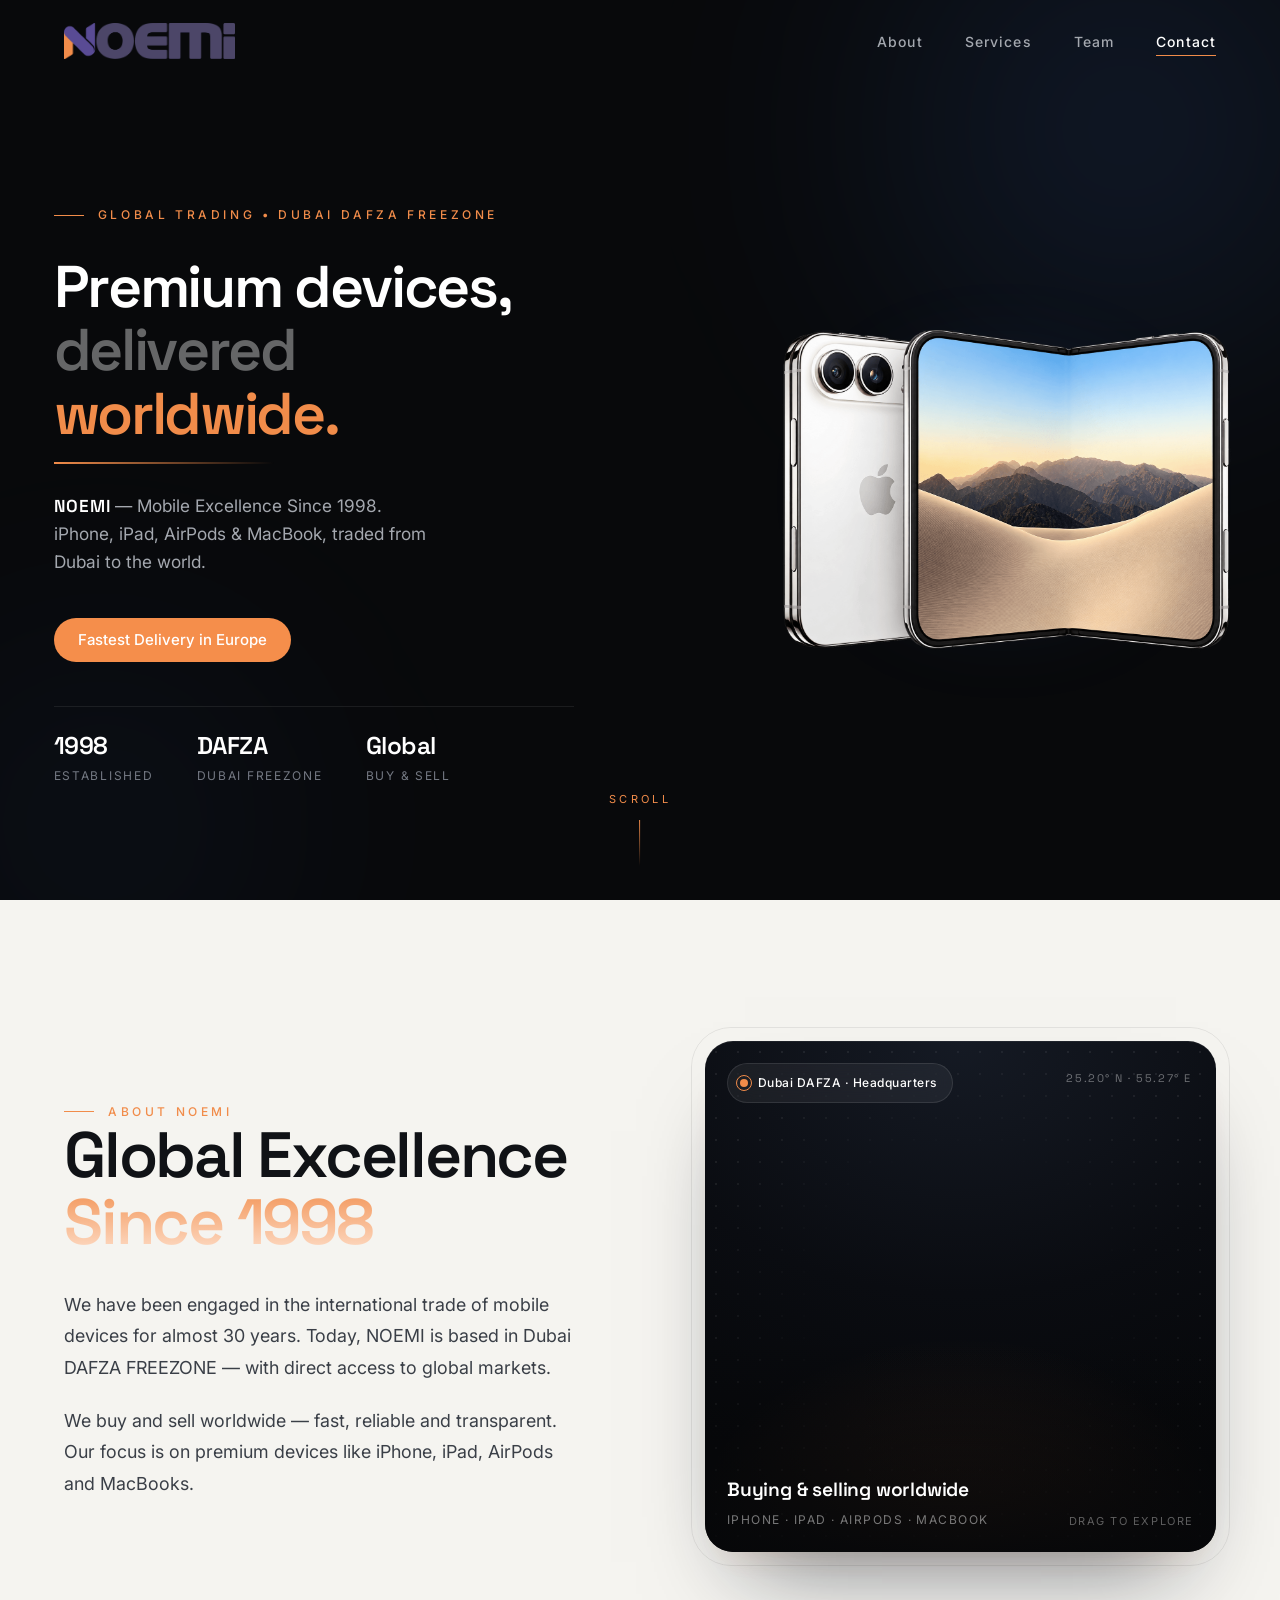
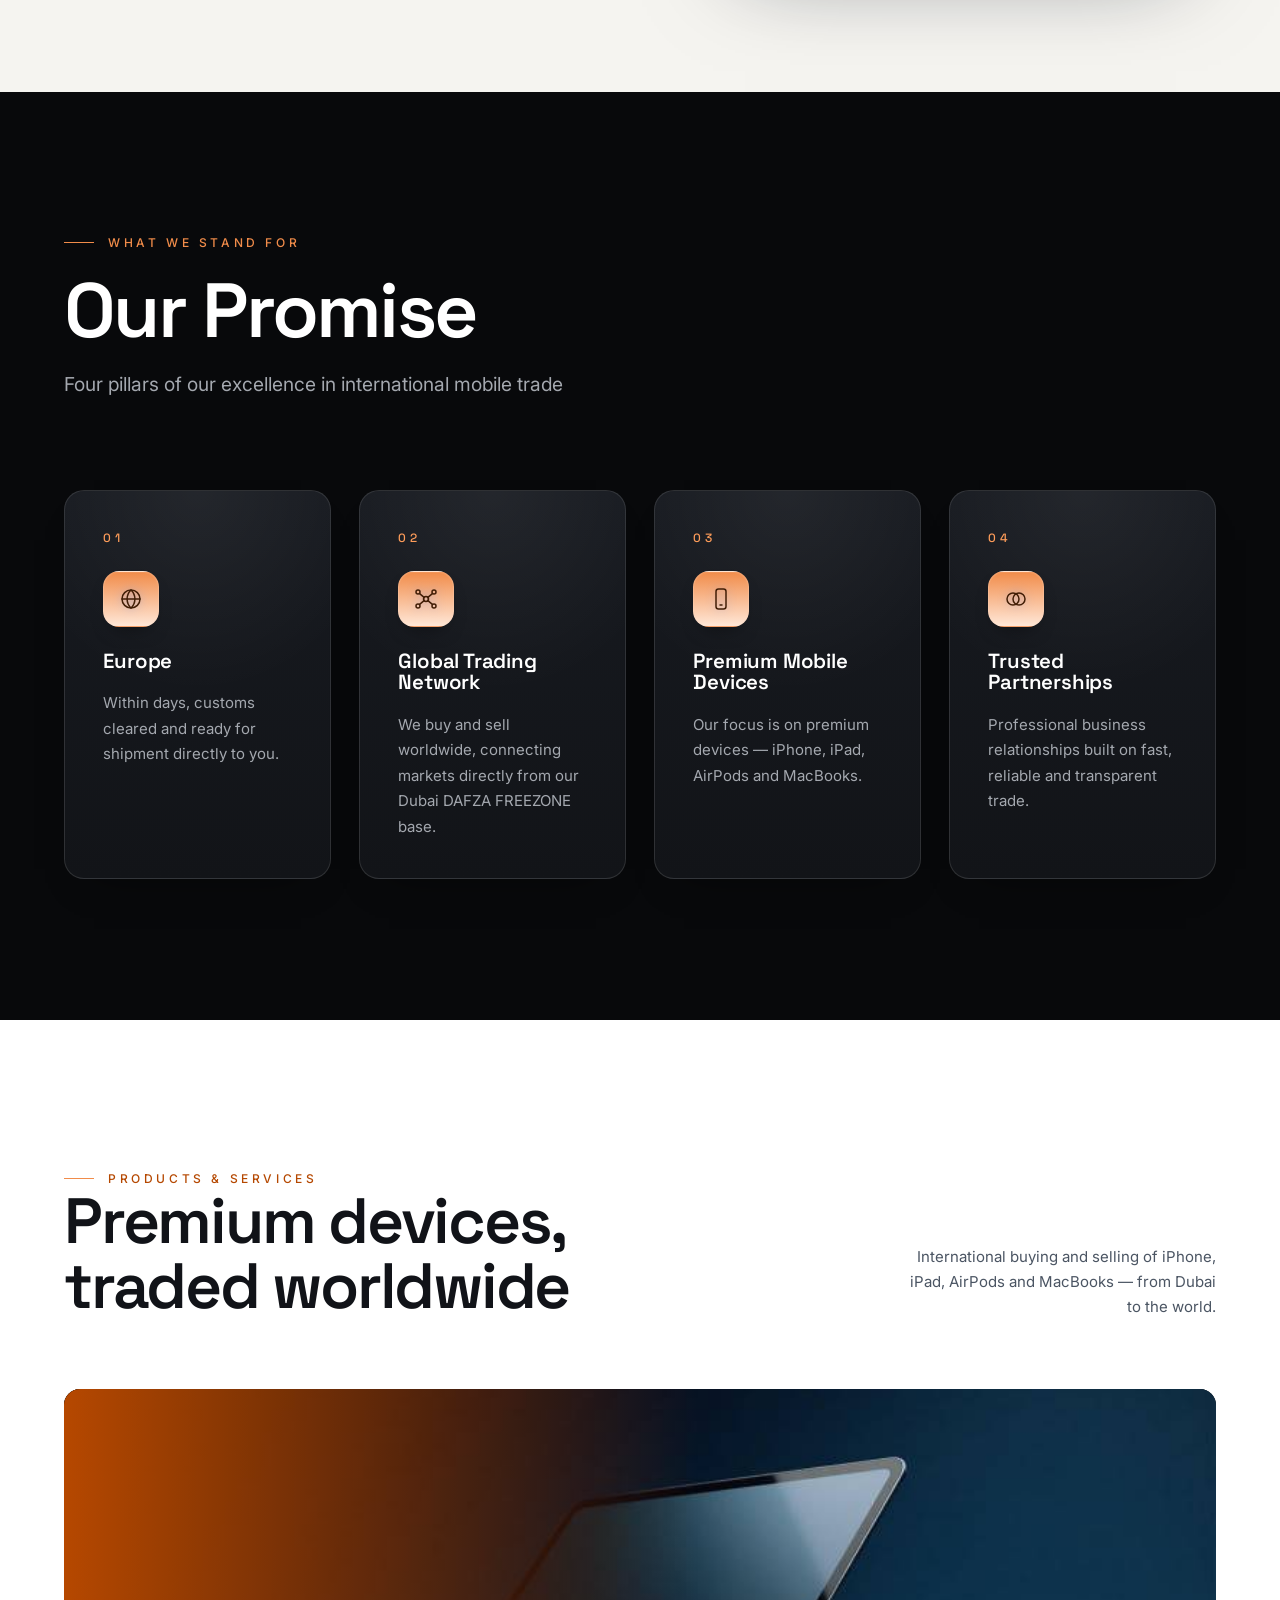
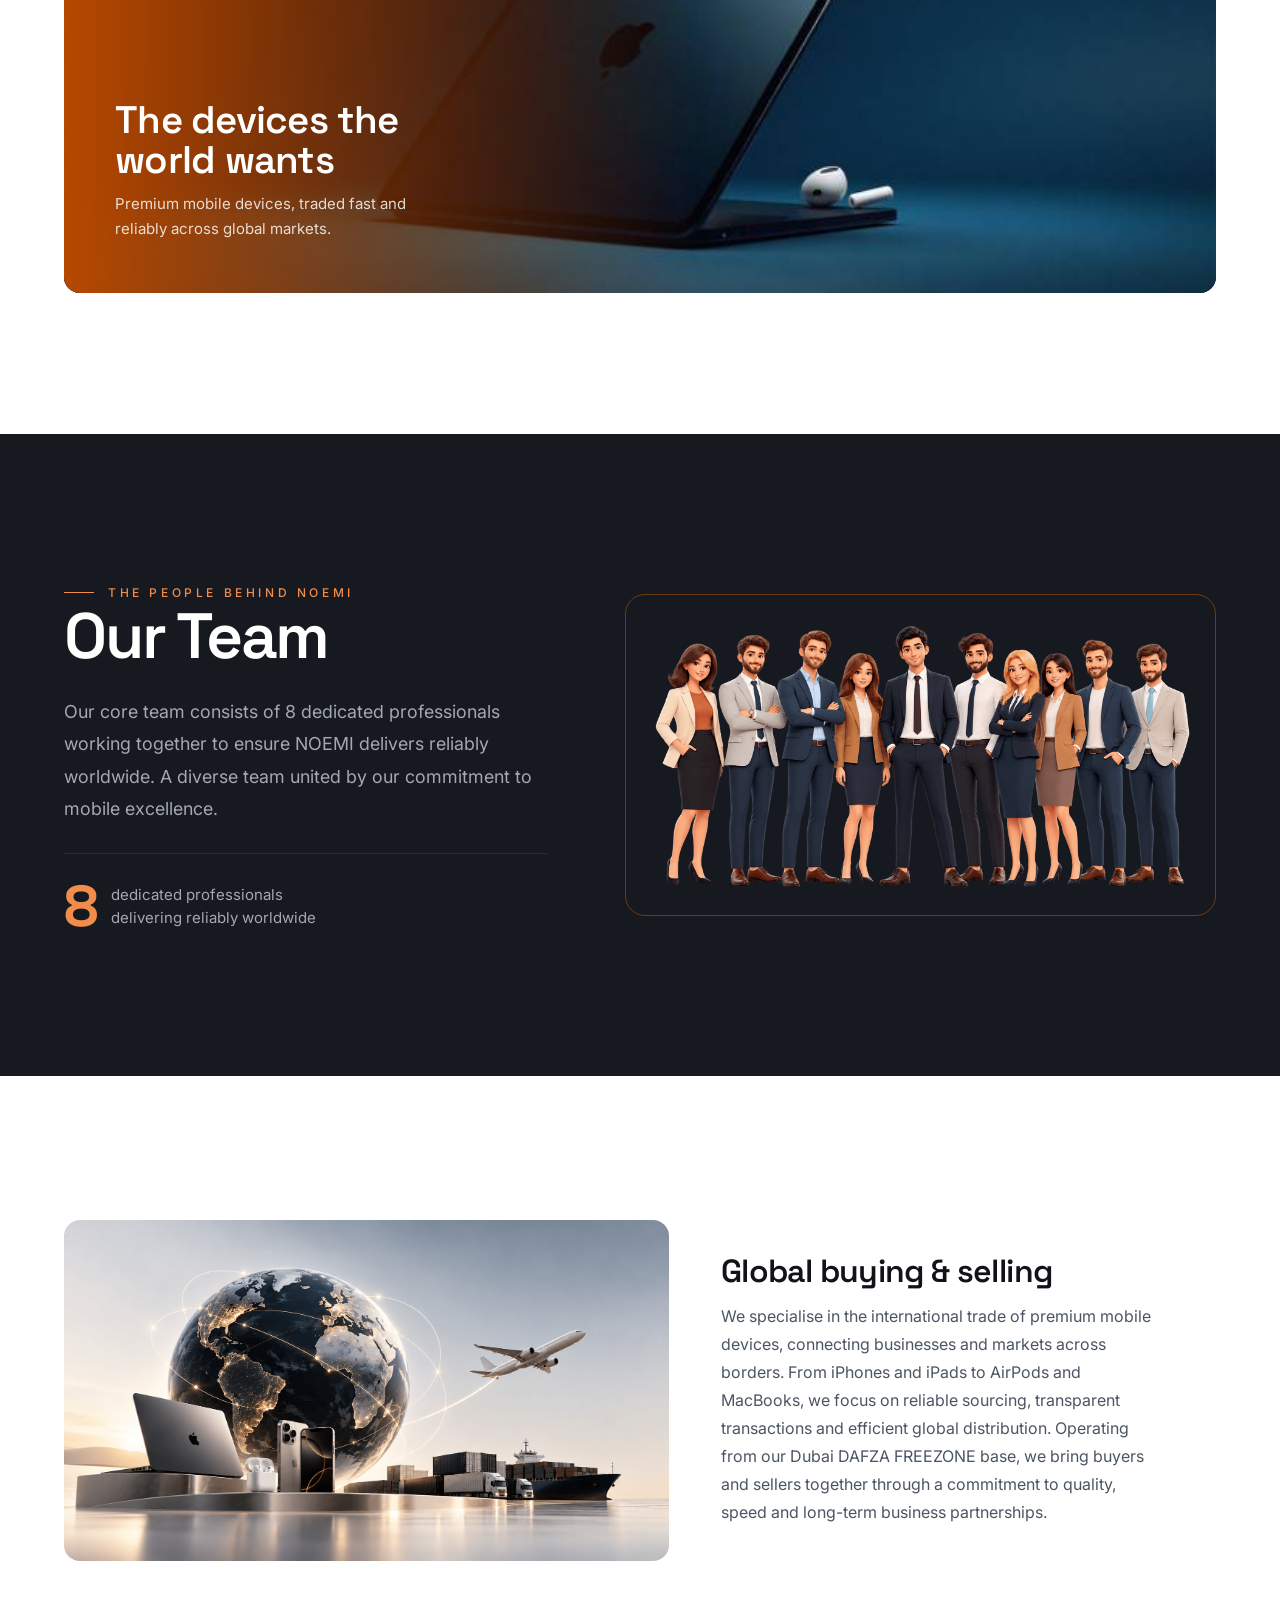
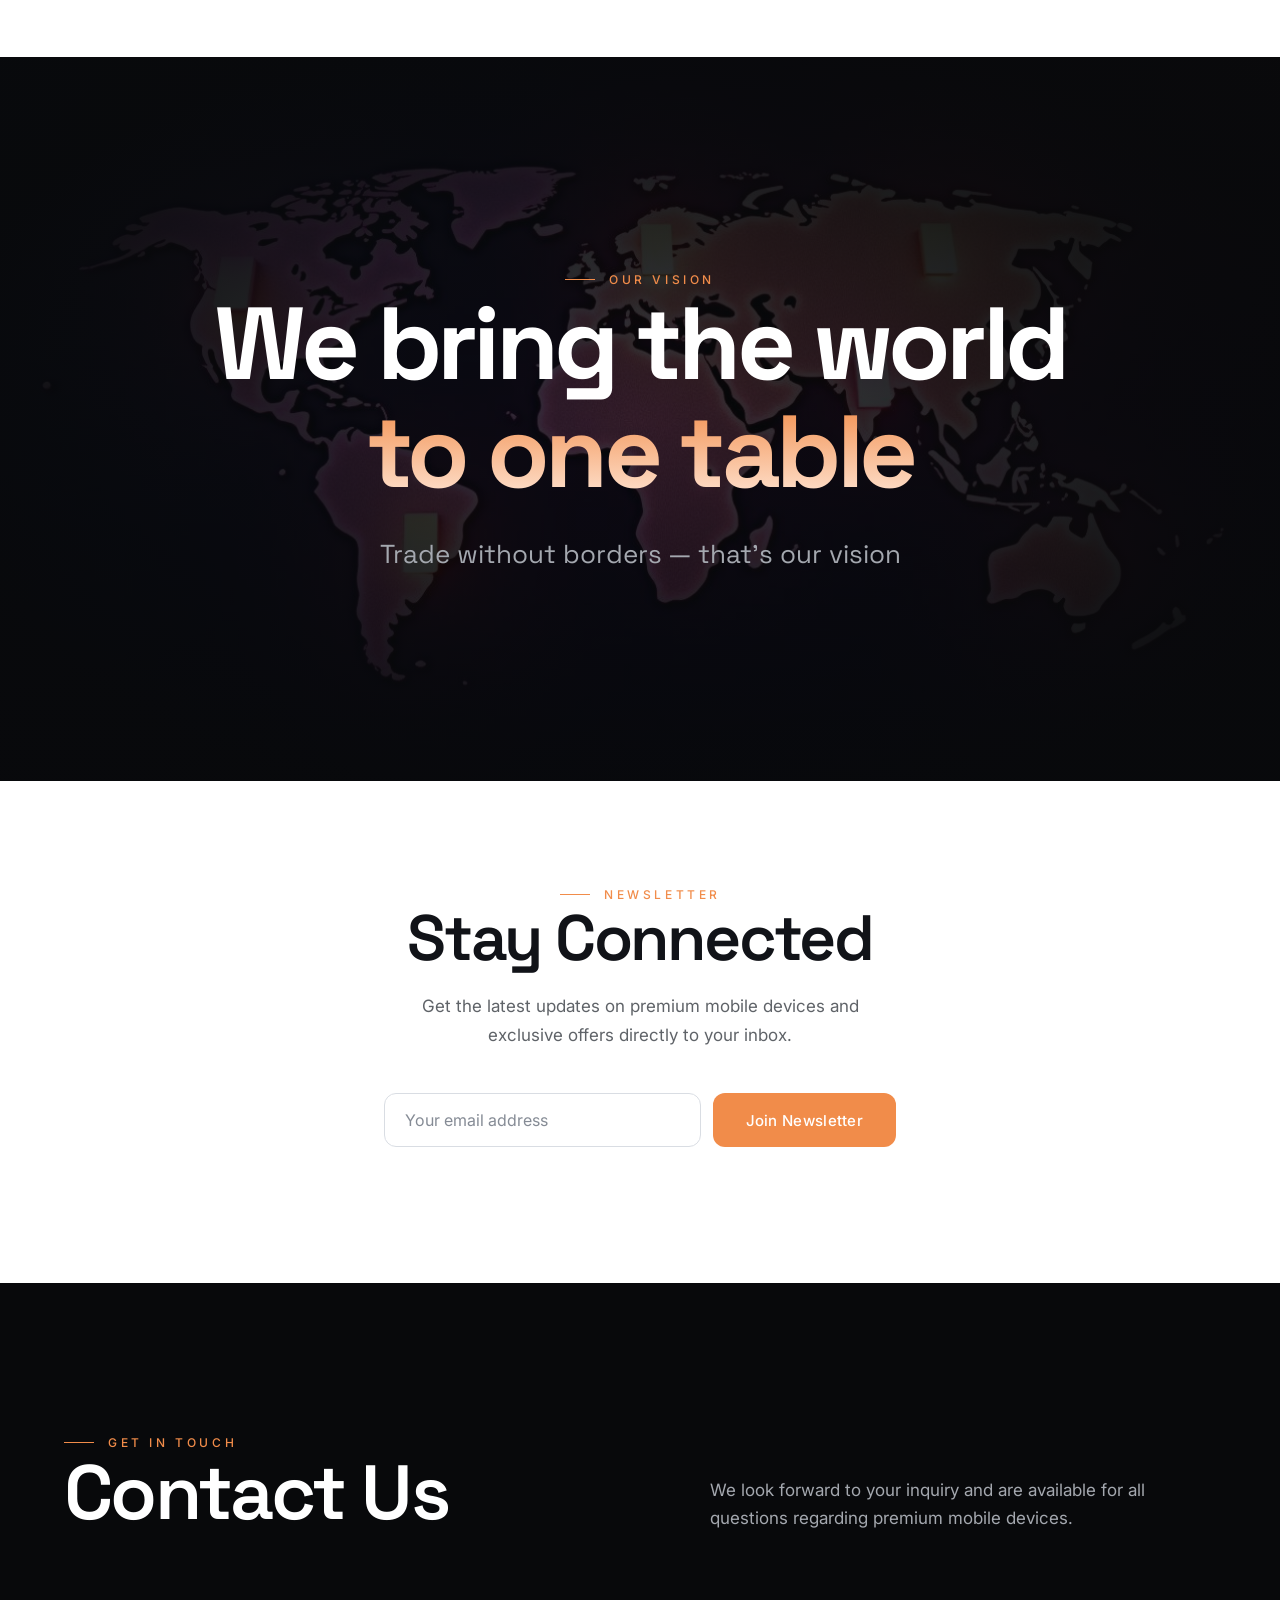
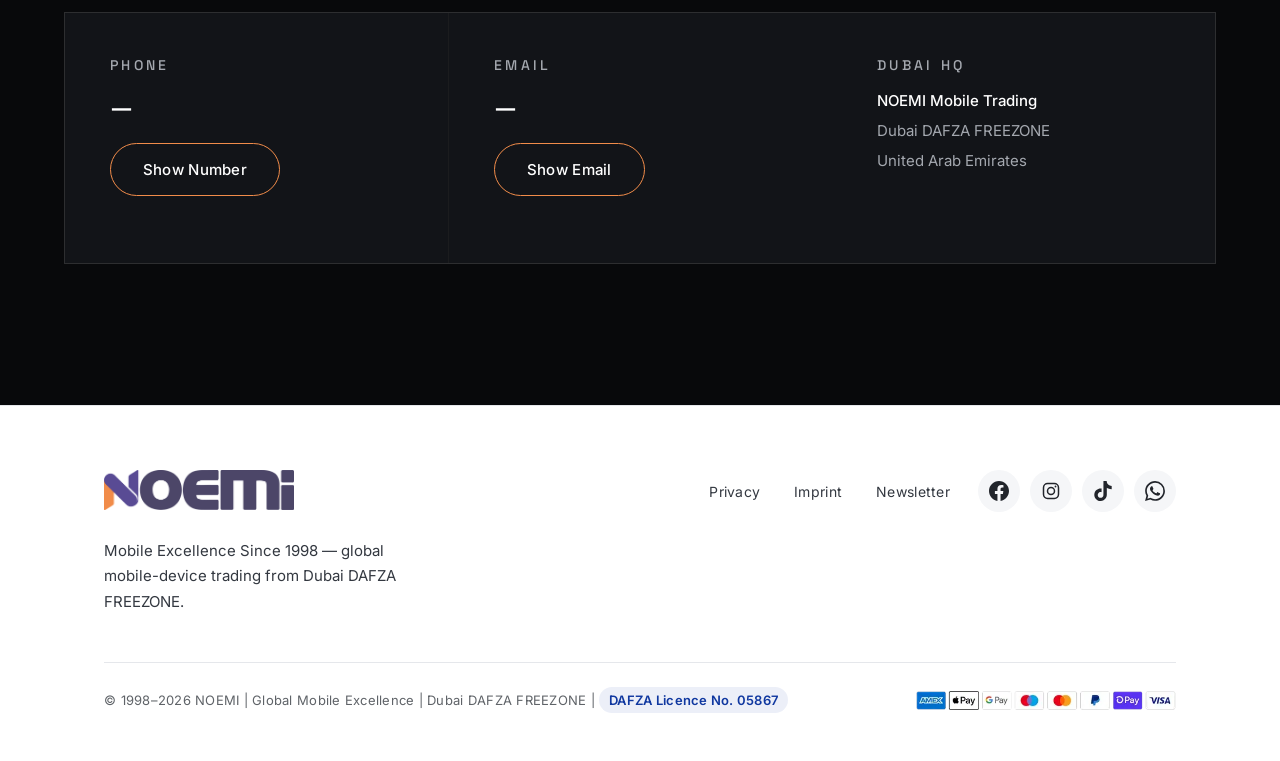
==== commit 1096a34a: "CD" ====
--- a/index.html
+++ b/index.html
@@ -311,6 +311,7 @@
 .footer__social-link:focus-visible{color:var(--orange);outline:2px solid var(--orange);outline-offset:2px}
 .footer__social-link svg{width:20px;height:20px}
 .footer__bottom{margin-top:48px;padding-top:24px;border-top:1px solid #E5E7EB;display:flex;flex-wrap:wrap;justify-content:flex-start;align-items:center;gap:12px;color:#5F6368;font-size:13px;letter-spacing:.02em;line-height:1.7}
+.footer__licence{display:inline-block;padding:2px 10px;border-radius:999px;background:rgba(16,56,160,.08);color:var(--brand-purple);font-weight:600;white-space:nowrap}
 .footer__payments{margin-left:auto;width:260px;max-width:100%;height:auto;object-fit:contain}
 .toast{position:fixed;left:50%;bottom:34px;transform:translate(-50%,20px);background:var(--graphite);border:1px solid var(--line);color:var(--white);padding:14px 24px;border-radius:999px;font-size:14px;opacity:0;pointer-events:none;transition:opacity .4s,transform .4s var(--ease);z-index:2000;max-width:90vw;text-align:center}
 .toast.is-visible{opacity:1;transform:translate(-50%,0)}
@@ -436,7 +437,7 @@
       <span class="eyebrow reveal">About NOEMI</span>
       <h2 class="about__title reveal" data-delay="1">Global Excellence <span class="accent">Since 1998</span></h2>
       <div class="about__body reveal" data-delay="2">
-        <p>We have been engaged in the international trade of mobile devices for over two decades. Today, Noemioe is based in Dubai DAFZA FREEZONE — with direct access to global markets.</p>
+        <p>We have been engaged in the international trade of mobile devices for almost 30 years. Today, NOEMI is based in Dubai DAFZA FREEZONE — with direct access to global markets.</p>
         <p>We buy and sell worldwide — fast, reliable and transparent. Our focus is on premium devices like iPhone, iPad, AirPods and MacBooks.</p>
       </div>
     </div>
@@ -514,7 +515,7 @@
     <div class="team__text">
       <span class="eyebrow reveal">The people behind NOEMI</span>
       <h2 class="team__title reveal" data-delay="1">Our Team</h2>
-      <p class="team__body reveal" data-delay="2">Our core team consists of 8 dedicated professionals working together to ensure Noemi.ae delivers reliably worldwide. A diverse team united by our commitment to mobile excellence.</p>
+      <p class="team__body reveal" data-delay="2">Our core team consists of 8 dedicated professionals working together to ensure NOEMI delivers reliably worldwide. A diverse team united by our commitment to mobile excellence.</p>
       <div class="team__stat reveal" data-delay="3">
         <span class="num">8</span>
         <span class="lbl">dedicated professionals<br>delivering reliably worldwide</span>
@@ -634,7 +635,7 @@
       </div>
     </div>
     <div class="footer__bottom">
-      <span>© 1998–2026 NOEMI.ae | Global Mobile Excellence | Dubai DAFZA FREEZONE</span>
+      <span>© 1998–2026 NOEMI | Global Mobile Excellence | Dubai DAFZA FREEZONE | <strong class="footer__licence">DAFZA Licence No. 05867</strong></span>
       <img class="footer__payments" src="./pays.webp" alt="Contact information" loading="lazy" decoding="async">
     </div>
   </div>
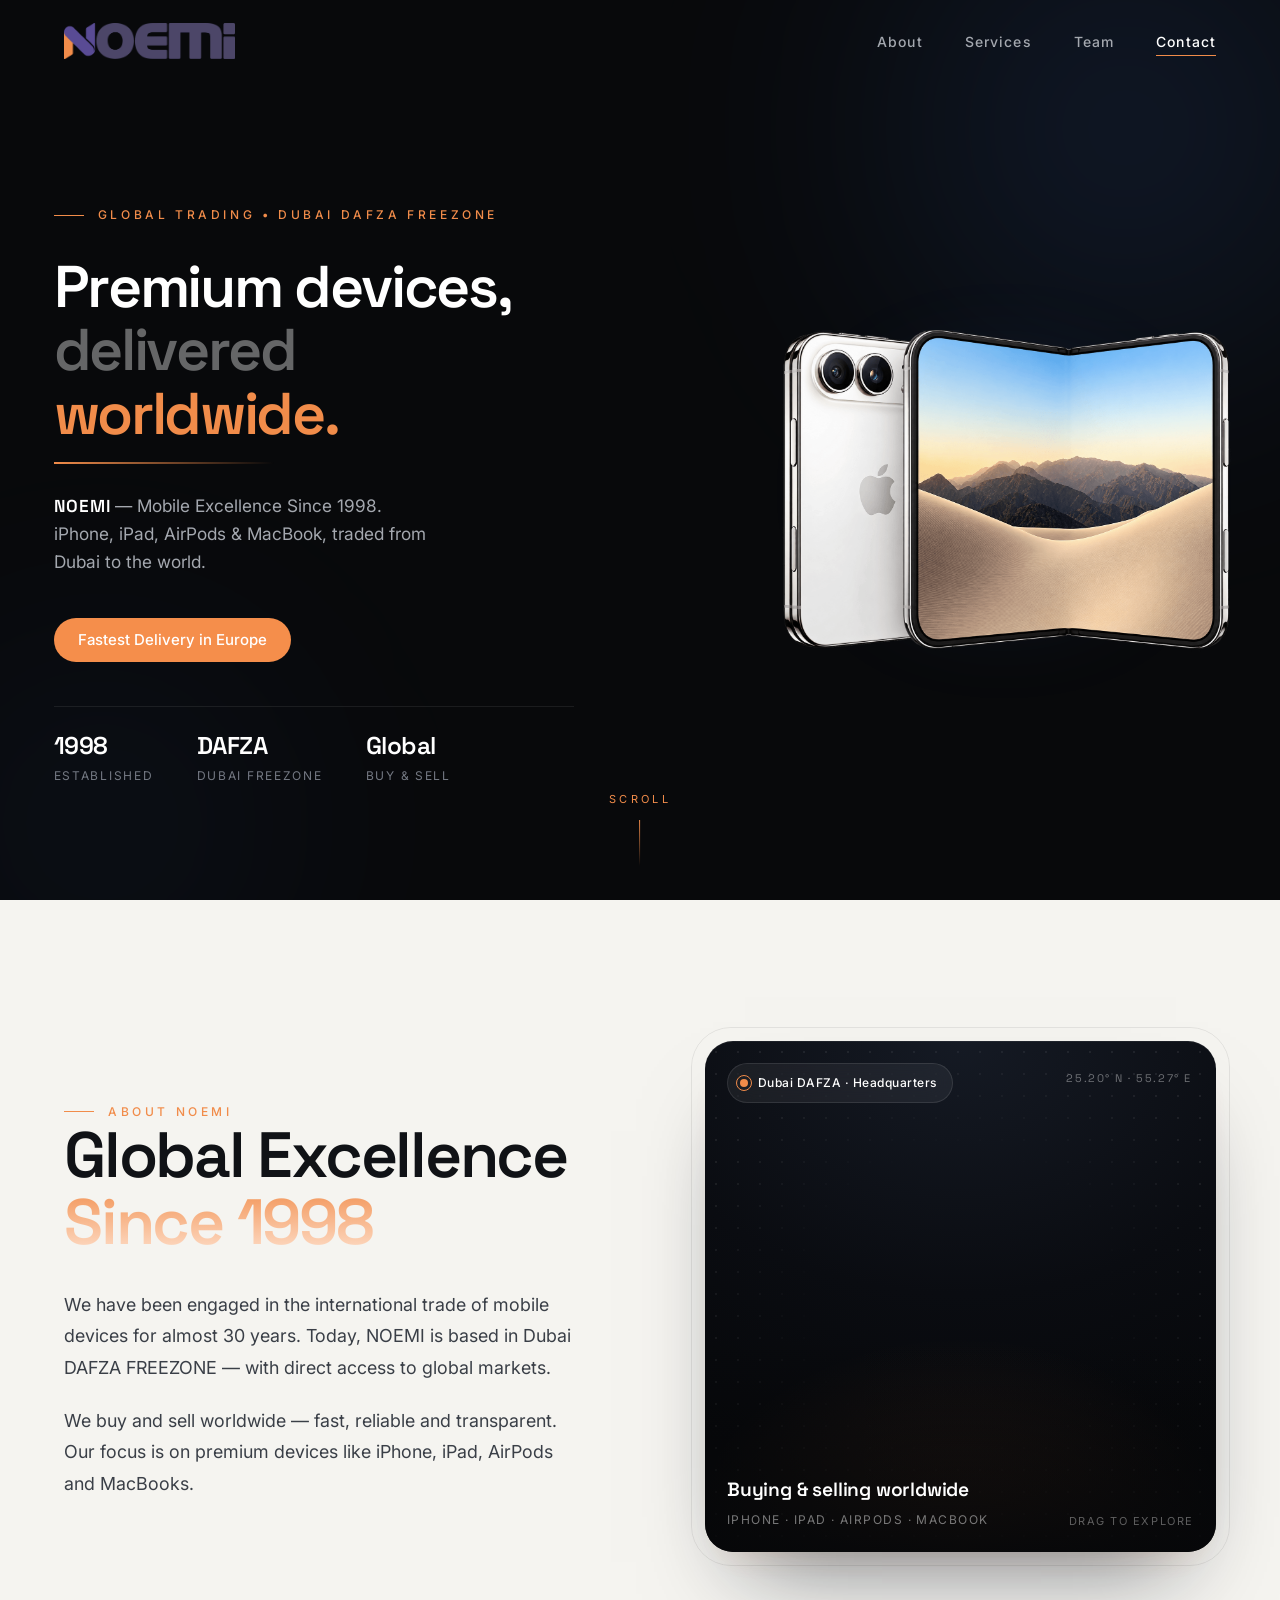
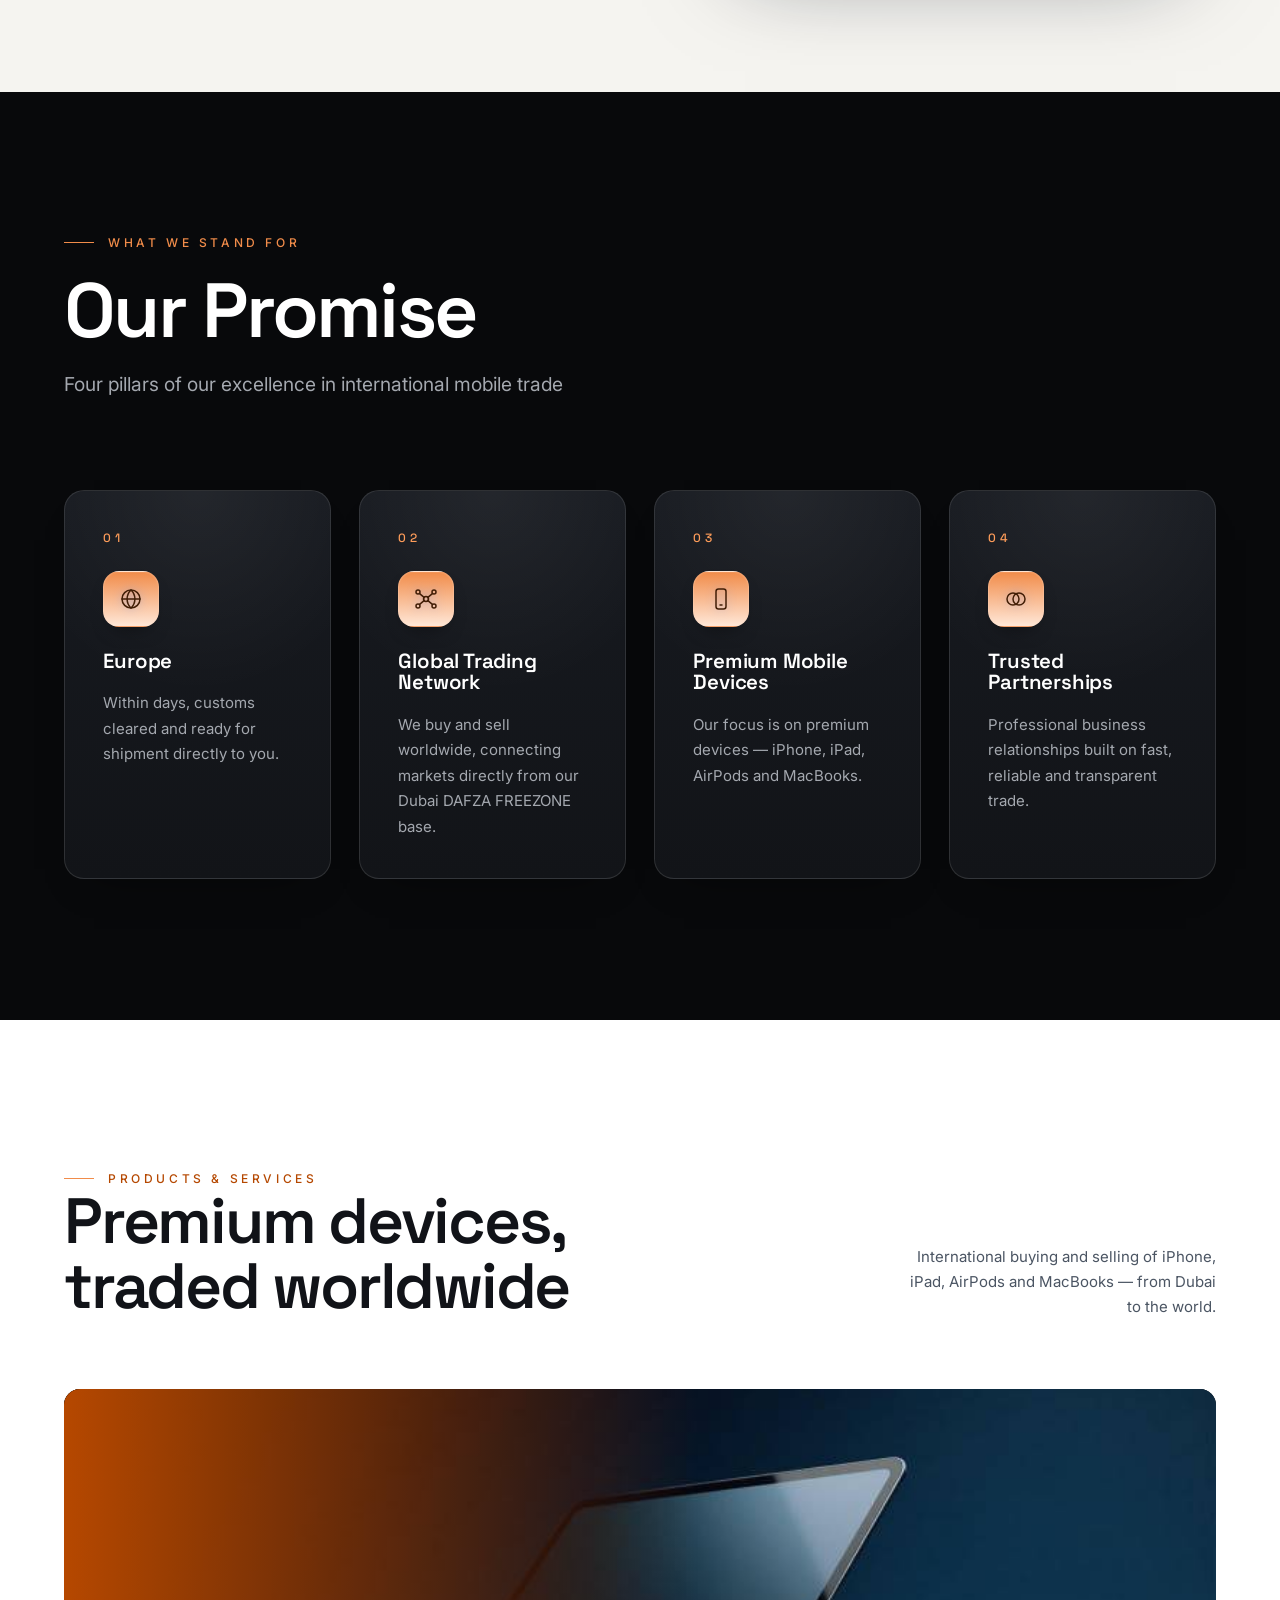
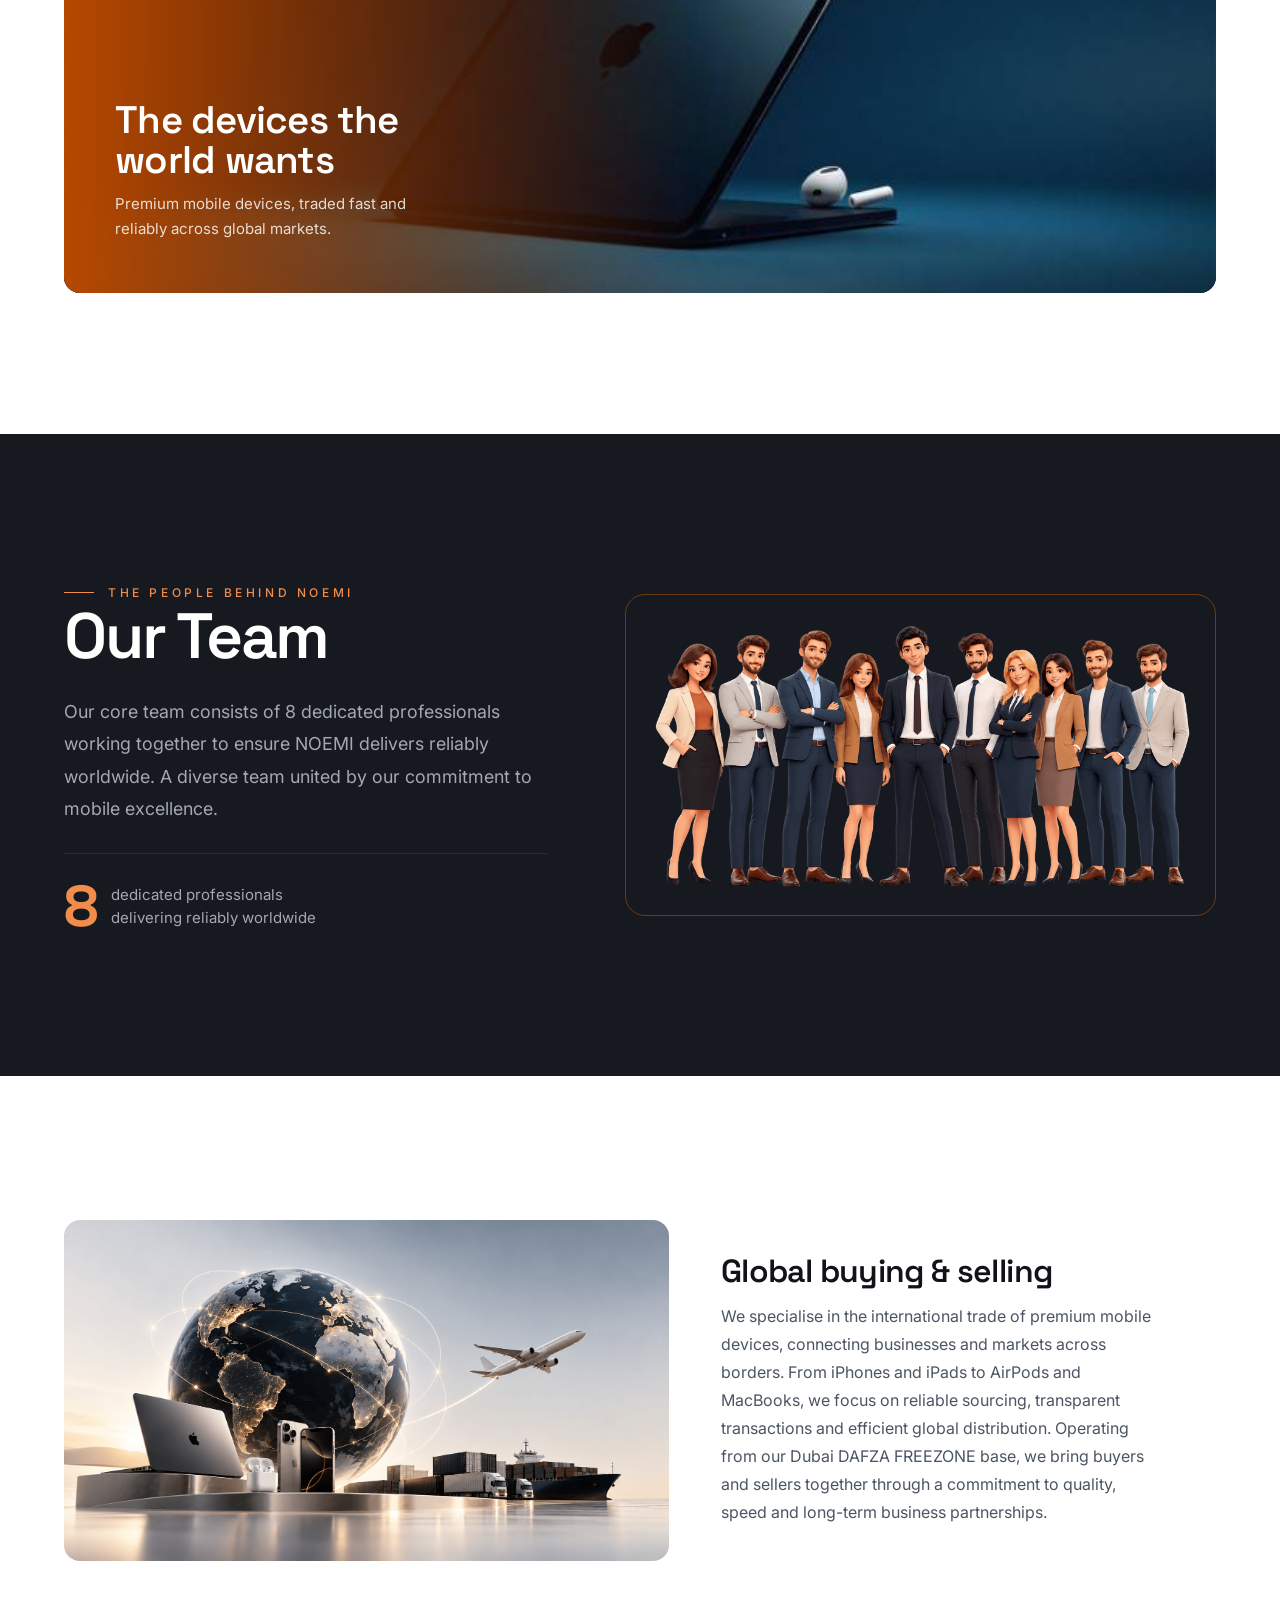
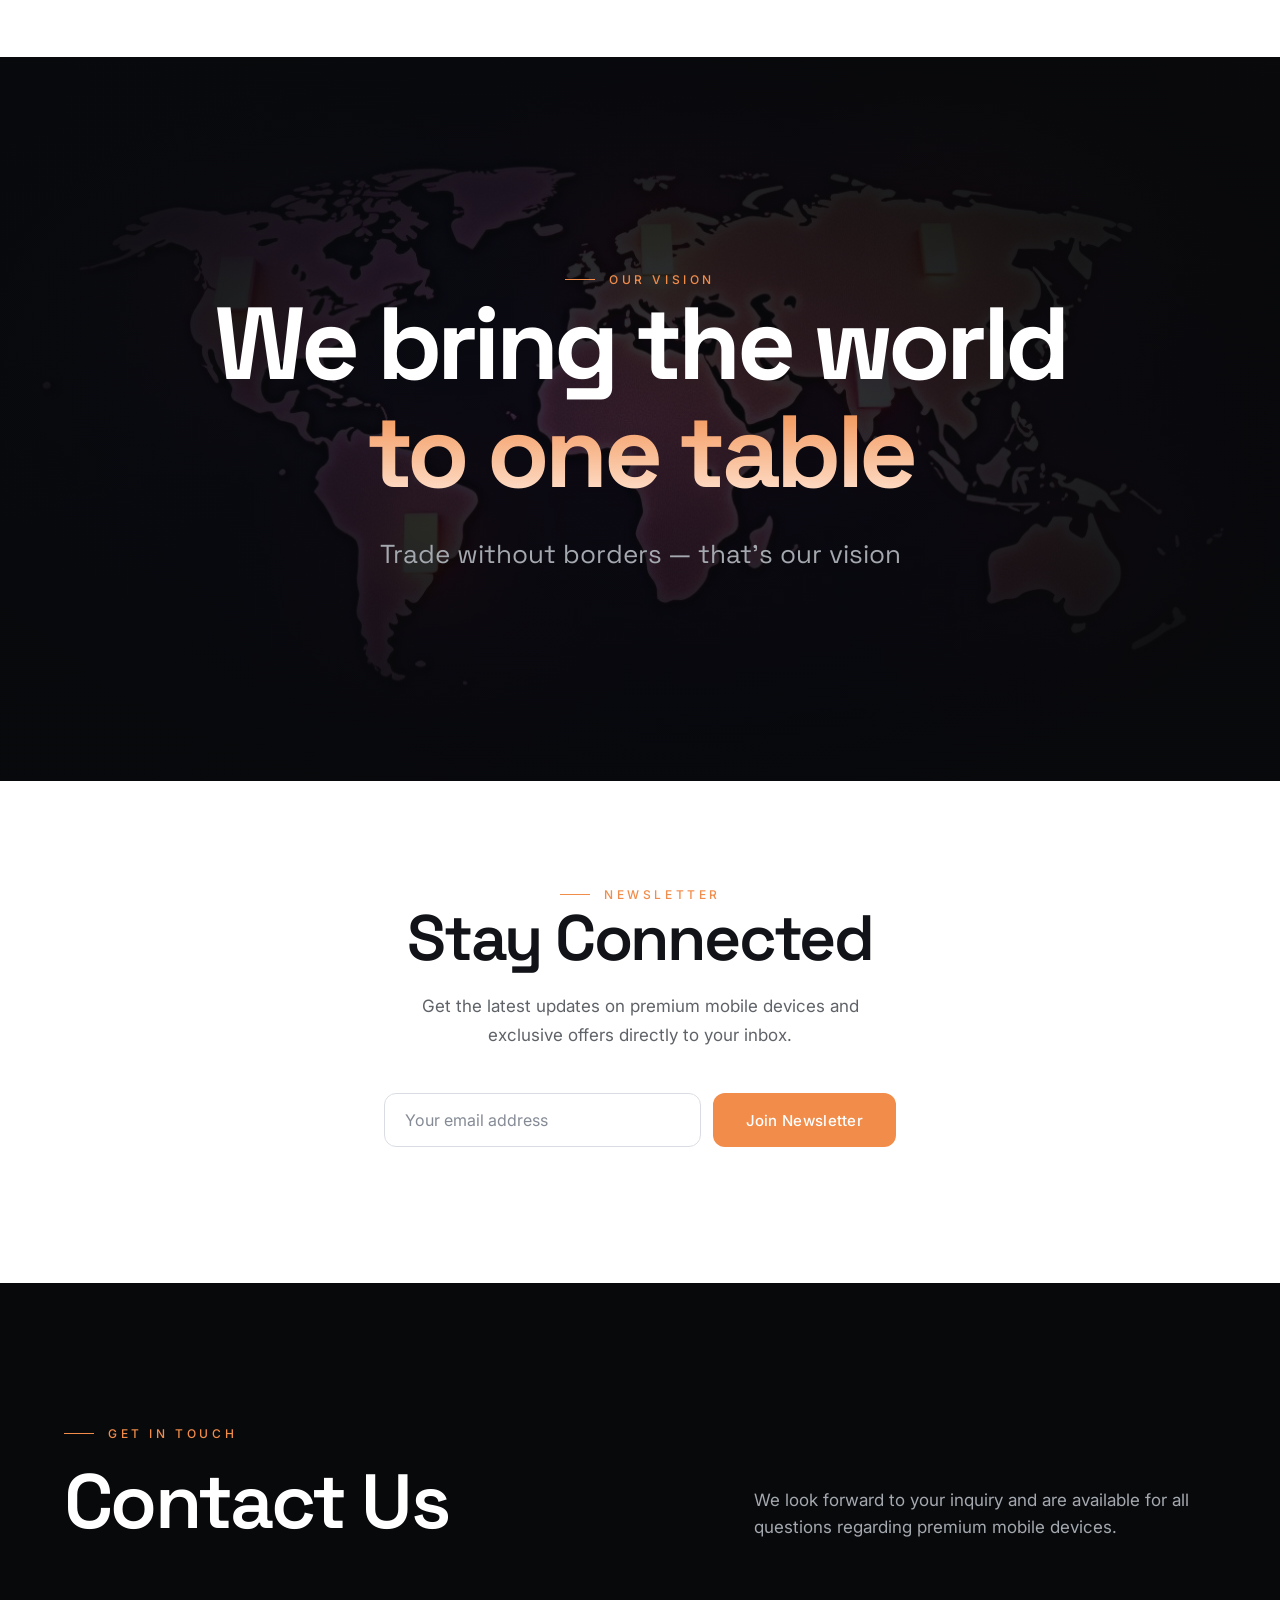
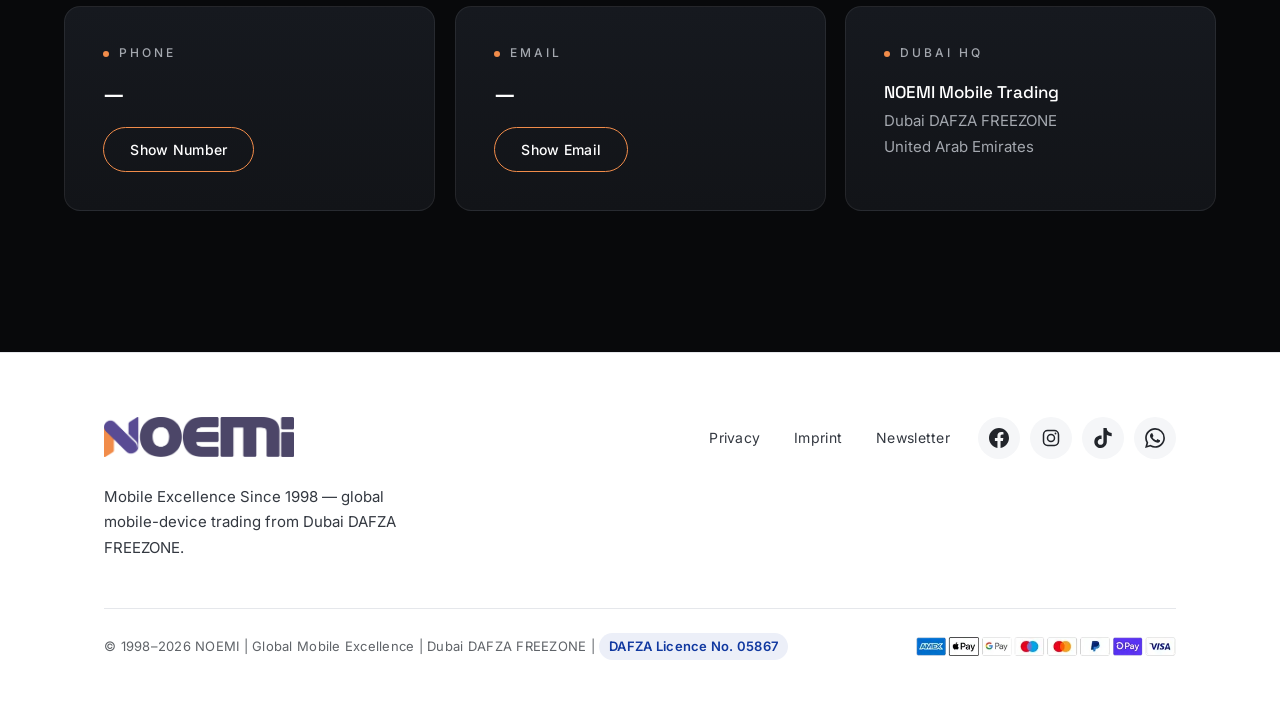
==== commit d81509d4: "CD" ====
--- a/index.html
+++ b/index.html
@@ -280,18 +280,39 @@
 .newsletter__msg.ok{color:#16A34A}
 .visually-hidden{position:absolute;width:1px;height:1px;padding:0;margin:-1px;overflow:hidden;clip:rect(0,0,0,0);white-space:nowrap;border:0}
 .contact{background:var(--black)}
-.contact__head{display:grid;grid-template-columns:1fr 1fr;gap:30px;align-items:end;margin-bottom:clamp(48px,7vw,80px)}
-.contact__title{font-size:clamp(38px,6vw,80px);font-weight:600;letter-spacing:-.035em}
-.contact__desc{color:var(--grey);font-size:17px;max-width:46ch;justify-self:end}
-.contact__grid{display:grid;grid-template-columns:repeat(3,1fr);gap:1px;background:var(--line);border:1px solid var(--line)}
-.contact__card{background:var(--charcoal);padding:clamp(30px,3.5vw,52px);display:flex;flex-direction:column;gap:14px;min-height:250px}
-.contact__card h3{font-size:14px;letter-spacing:.24em;text-transform:uppercase;color:var(--grey);font-weight:500}
-.contact__card .value{font-size:clamp(20px,2vw,26px);font-weight:500;font-family:var(--font-display);letter-spacing:-.01em;min-height:34px}
-.contact__card .value a{color:var(--orange);border-bottom:1px solid rgba(77,141,255,.4)}
+.contact__head{display:grid;grid-template-columns:minmax(0,1fr) minmax(0,1fr);gap:20px 40px;align-items:end;margin-bottom:clamp(40px,5vw,64px)}
+.contact__head .eyebrow{display:flex;margin-bottom:18px}
+.contact__title{font-size:clamp(36px,6vw,80px);font-weight:600;letter-spacing:-.035em}
+.contact__desc{color:var(--grey);font-size:17px;line-height:1.6;max-width:42ch;justify-self:end}
+.contact__grid{display:grid;grid-template-columns:repeat(3,minmax(0,1fr));gap:20px}
+.contact__card{position:relative;display:flex;flex-direction:column;align-items:flex-start;gap:16px;min-width:0;padding:clamp(28px,3vw,40px);background:linear-gradient(180deg,var(--charcoal-2),var(--charcoal));border:1px solid var(--line);border-radius:var(--radius)}
+.contact__card::after{content:"";position:absolute;inset:-1px;border:1px solid rgba(241,140,74,.45);border-radius:inherit;opacity:0;transition:opacity .35s var(--ease);pointer-events:none}
+@media(hover:hover){.contact__card:hover::after{opacity:1}}
+.contact__card h3{display:flex;align-items:center;gap:10px;font-family:var(--font-body);font-size:12px;line-height:1.4;letter-spacing:.24em;text-transform:uppercase;color:var(--grey);font-weight:500}
+.contact__card h3::before{content:"";width:6px;height:6px;border-radius:50%;background:var(--orange);flex:0 0 auto}
+.contact__card .value{max-width:100%;font-size:clamp(20px,1.9vw,24px);line-height:1.35;min-height:1.35em;font-weight:500;font-family:var(--font-display);letter-spacing:-.01em;overflow-wrap:anywhere}
+.contact__card .value a{color:var(--orange);border-bottom:1px solid rgba(241,140,74,.4);transition:border-color .25s}
+.contact__card .value a:hover{border-color:var(--orange)}
 .contact__card .reveal-msg{color:var(--grey);font-size:14px;line-height:1.5}
-.contact__card .btn{align-self:flex-start}
-.contact__card .address{color:var(--grey);font-size:15px;line-height:2}
-.contact__card .address strong{color:var(--white);font-weight:500}
+.contact__card .reveal-msg:empty{display:none}
+.contact__card .btn{margin-top:auto;padding:13px 26px;font-size:14px}
+.contact__card .address{color:var(--grey);font-size:15px;line-height:1.75;overflow-wrap:anywhere}
+.contact__card .address strong{color:var(--white);font-family:var(--font-display);font-size:17px;font-weight:500}
+@media(max-width:1023px){
+  .contact__grid{grid-template-columns:repeat(2,minmax(0,1fr));gap:16px}
+  .contact__card:last-child{grid-column:1/-1}
+}
+@media(max-width:767px){
+  .contact.section{padding:72px 0}
+  .contact__head{grid-template-columns:1fr;gap:14px;margin-bottom:32px}
+  .contact__head .eyebrow{margin-bottom:12px}
+  .contact__title{font-size:clamp(34px,10vw,44px)}
+  .contact__desc{justify-self:start;font-size:15px}
+  .contact__grid{grid-template-columns:1fr;gap:12px}
+  .contact__card{gap:12px;padding:22px 20px}
+  .contact__card .value{font-size:20px}
+  .contact__card .btn{margin-top:4px;padding:12px 22px}
+}
 .site-footer{background:#FFFFFF;border-top:1px solid #E5E7EB;padding:clamp(48px,6vw,64px) 0 48px}
 .site-footer .container{max-width:1200px}
 .footer__top{display:flex;flex-wrap:wrap;justify-content:space-between;gap:40px;align-items:flex-start}
@@ -325,9 +346,6 @@
   .promise__grid{grid-template-columns:repeat(2,1fr)}
   .products__head{grid-template-columns:1fr;align-items:start}
   .products__meta{text-align:left}
-  .contact__head{grid-template-columns:1fr;align-items:start}
-  .contact__desc{justify-self:start}
-  .contact__grid{grid-template-columns:1fr}
   .products__stage{aspect-ratio:16/9}
 }
 @media(max-width:768px){
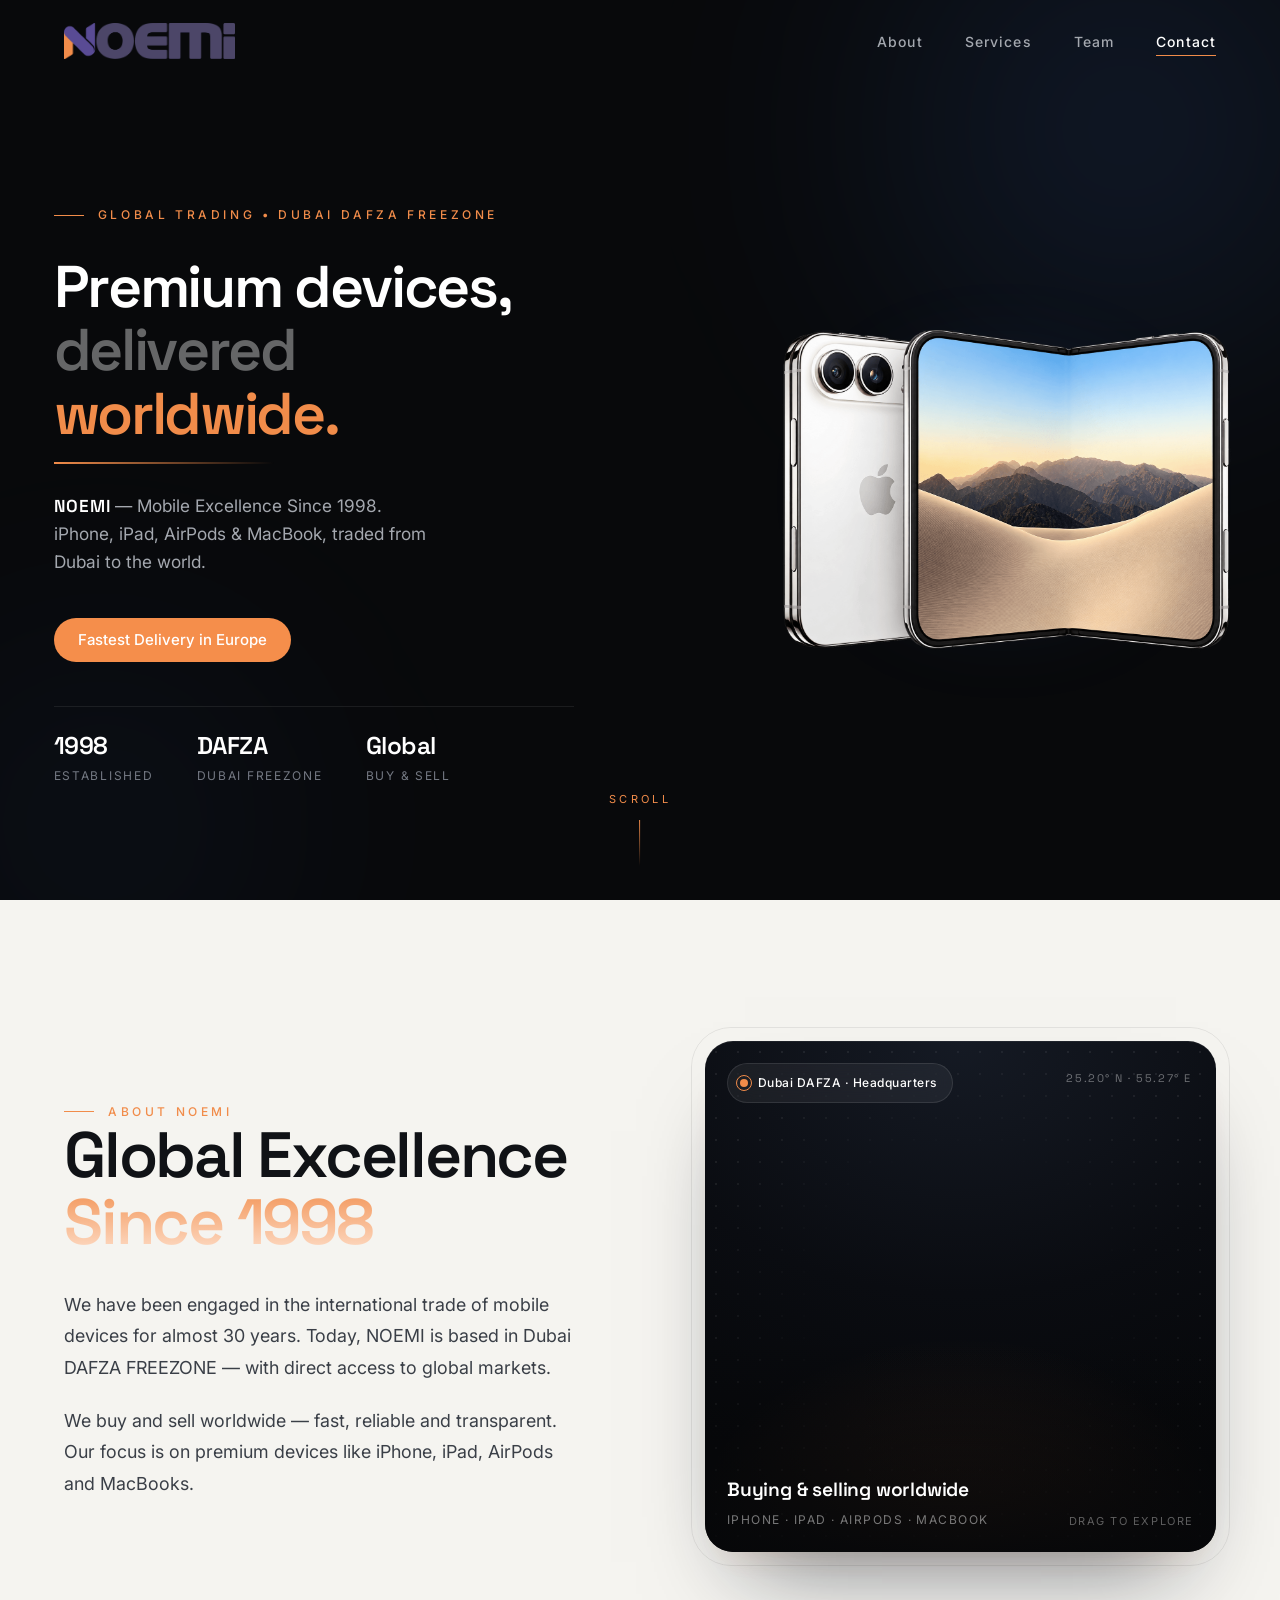
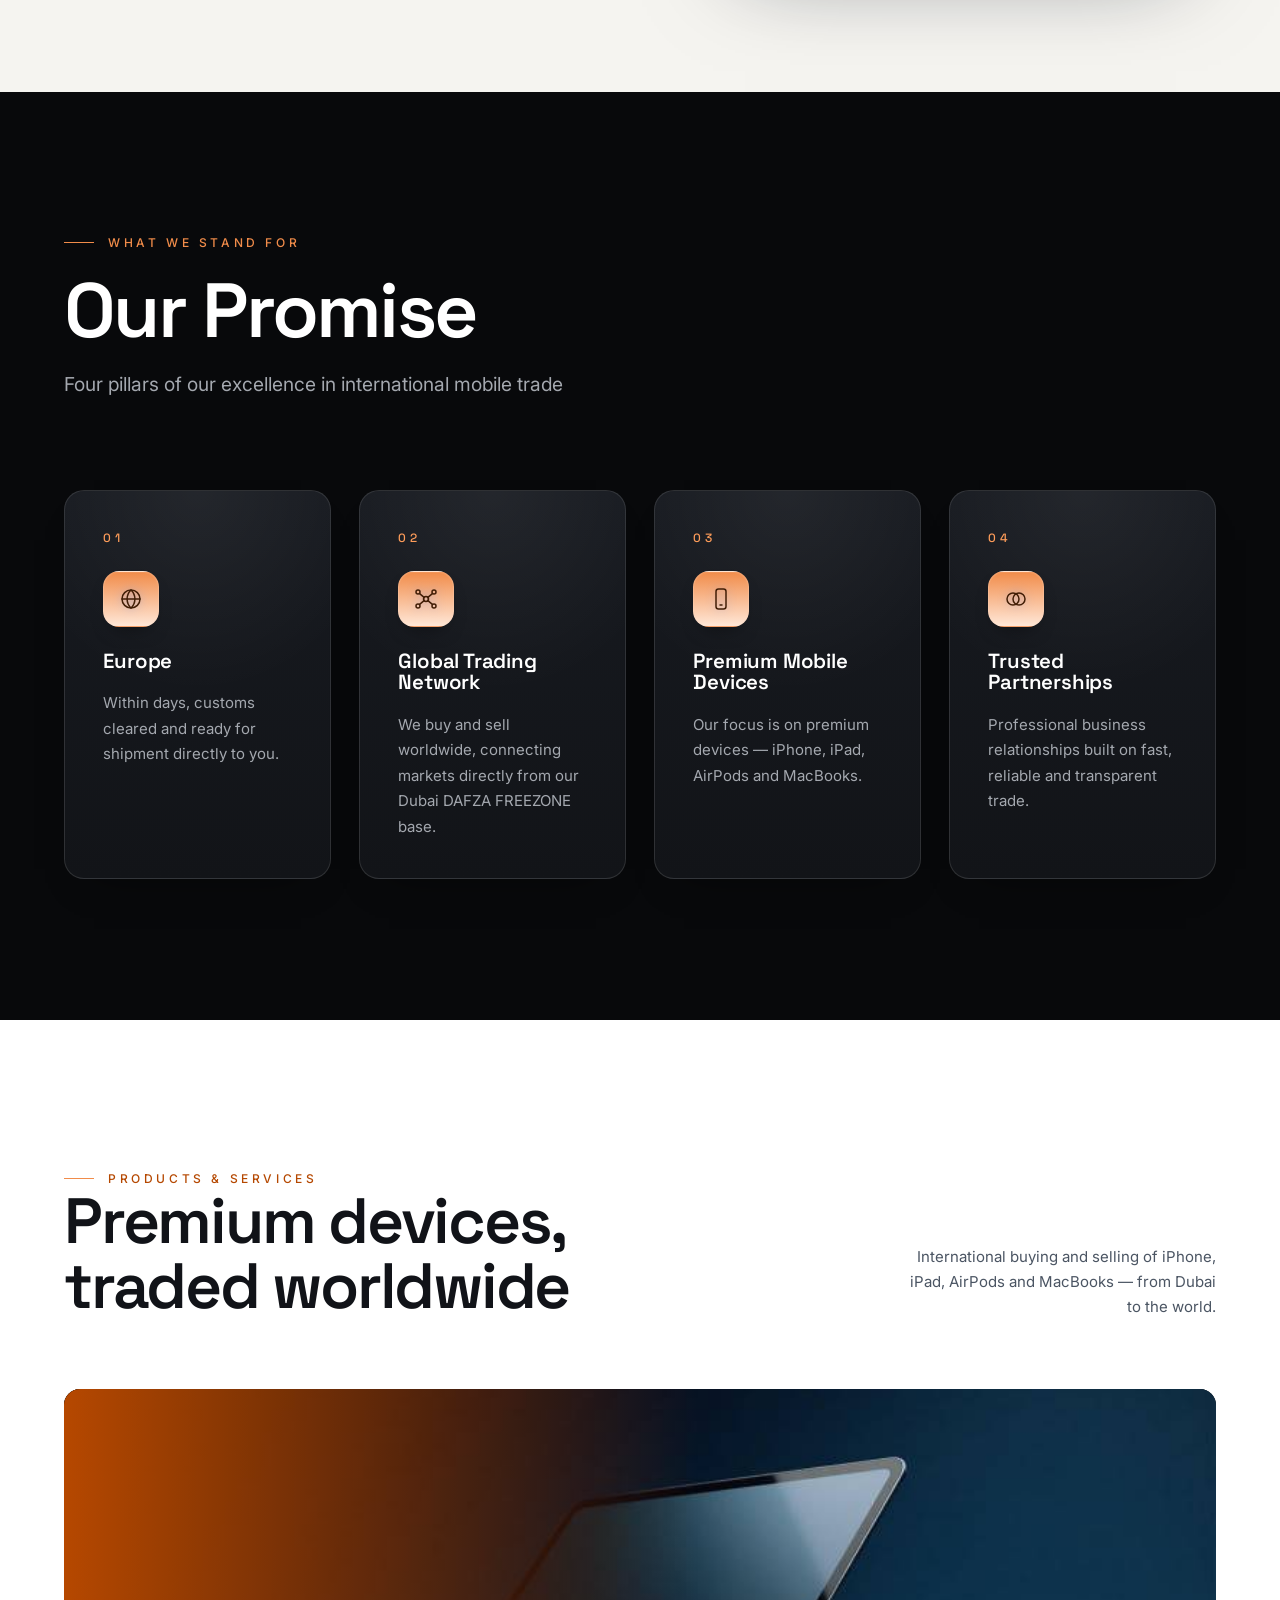
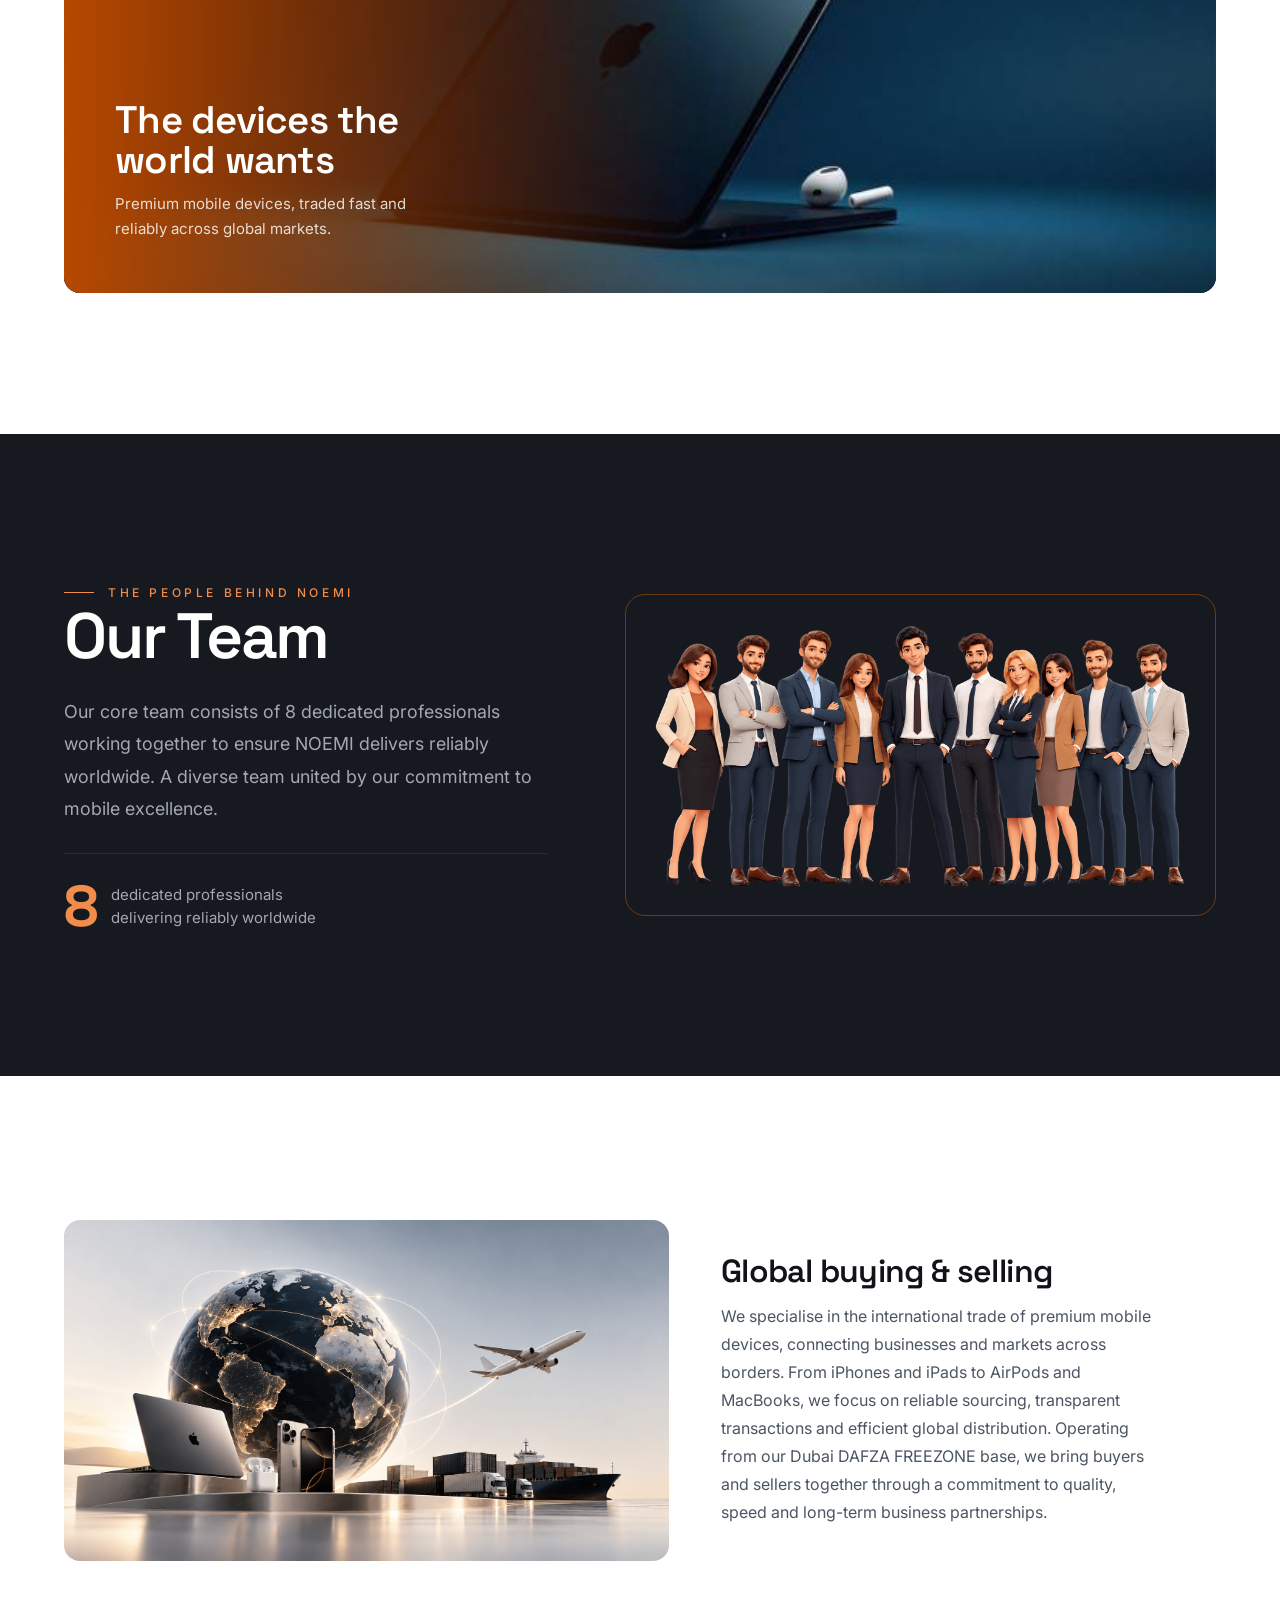
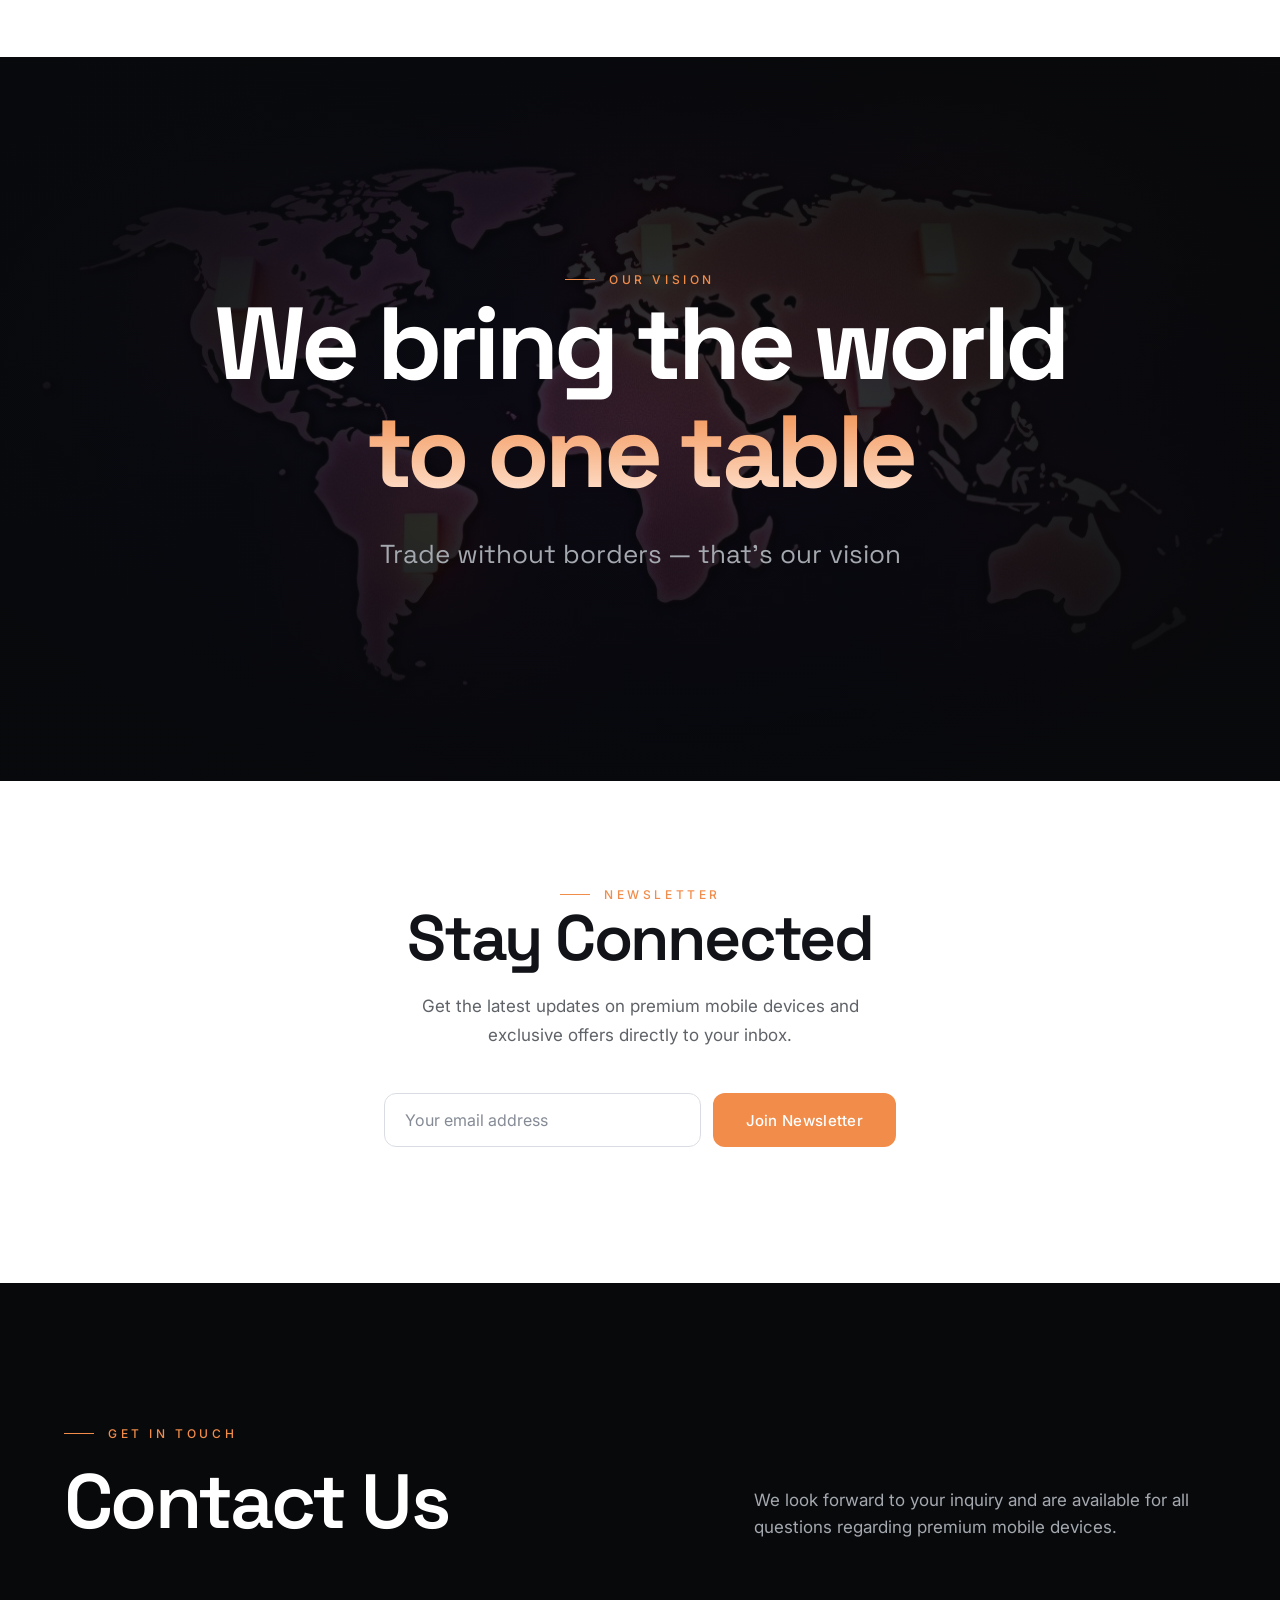
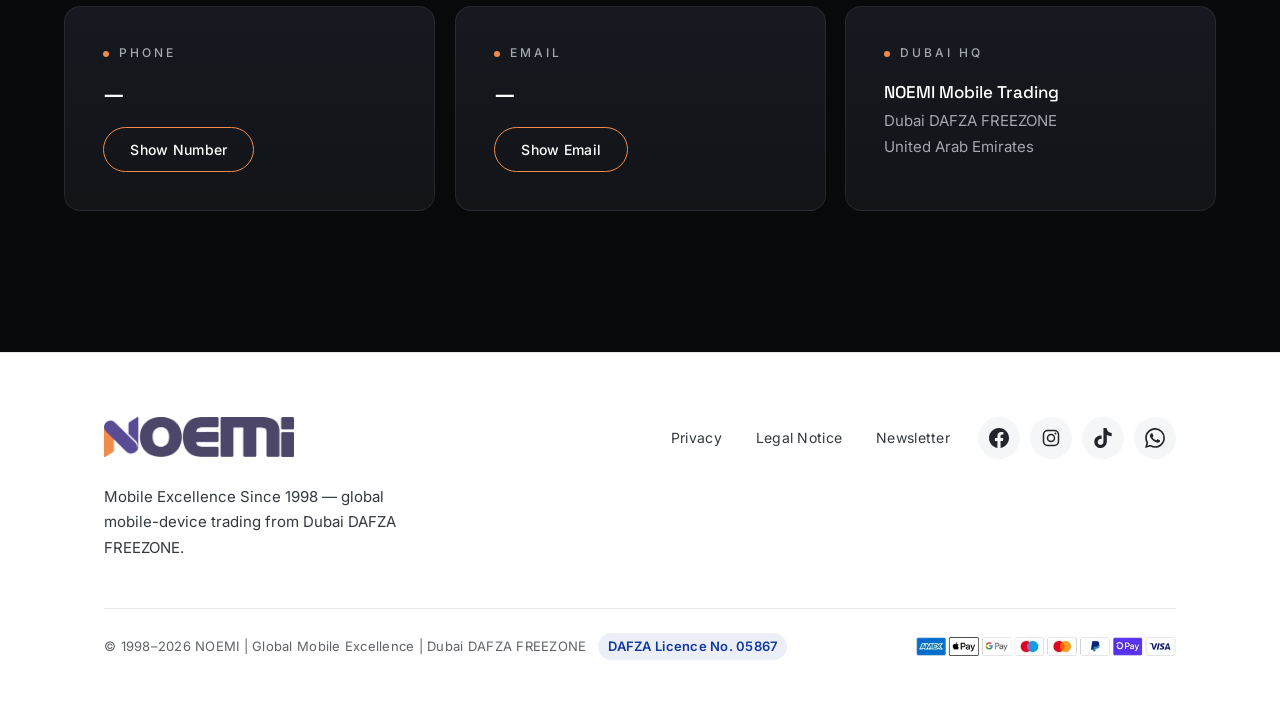
==== commit be9fa924: "CD" ====
--- a/index.html
+++ b/index.html
@@ -331,9 +331,19 @@
 .footer__social-link:hover{color:var(--orange);background:#EBEEF3;transform:translateY(-1px)}
 .footer__social-link:focus-visible{color:var(--orange);outline:2px solid var(--orange);outline-offset:2px}
 .footer__social-link svg{width:20px;height:20px}
-.footer__bottom{margin-top:48px;padding-top:24px;border-top:1px solid #E5E7EB;display:flex;flex-wrap:wrap;justify-content:flex-start;align-items:center;gap:12px;color:#5F6368;font-size:13px;letter-spacing:.02em;line-height:1.7}
+.footer__bottom{margin-top:48px;padding-top:24px;border-top:1px solid #E5E7EB;display:flex;flex-wrap:wrap;justify-content:space-between;align-items:center;gap:16px 32px;color:#5F6368;font-size:13px;letter-spacing:.02em;line-height:1.7}
+.footer__legal{display:flex;flex-wrap:wrap;align-items:center;gap:8px 12px;min-width:0}
+.footer__copy{min-width:0}
 .footer__licence{display:inline-block;padding:2px 10px;border-radius:999px;background:rgba(16,56,160,.08);color:var(--brand-purple);font-weight:600;white-space:nowrap}
-.footer__payments{margin-left:auto;width:260px;max-width:100%;height:auto;object-fit:contain}
+.footer__payments{flex:0 0 auto;width:260px;max-width:100%;height:auto}
+@media(max-width:767px){
+  .site-footer{padding-bottom:36px}
+  .footer__bottom{flex-direction:column;align-items:center;gap:20px;margin-top:40px;padding-top:28px;text-align:center}
+  .footer__legal{flex-direction:column;gap:12px}
+  .footer__copy{max-width:34ch;line-height:1.75}
+  .footer__licence{padding:6px 16px;font-size:12px;letter-spacing:.06em;border:1px solid rgba(16,56,160,.14)}
+  .footer__payments{width:min(100%,300px)}
+}
 .toast{position:fixed;left:50%;bottom:34px;transform:translate(-50%,20px);background:var(--graphite);border:1px solid var(--line);color:var(--white);padding:14px 24px;border-radius:999px;font-size:14px;opacity:0;pointer-events:none;transition:opacity .4s,transform .4s var(--ease);z-index:2000;max-width:90vw;text-align:center}
 .toast.is-visible{opacity:1;transform:translate(-50%,0)}
 @media(prefers-reduced-motion:reduce){html{scroll-behavior:auto}.js .reveal{opacity:1;transform:none;transition:none}.hero__statement .pulse,.hero__scroll .line{animation:none}.products__secondary .media img{transition:none}*,*::before,*::after{transition:none!important;animation:none!important}}
@@ -544,7 +554,7 @@
     </div>
   </div>
 </section>
-<section class="products section" id="services" style="
+<section class="products section" id="services-global" data-nav="services" style="
     padding: clamp(96px, 11vw, 90px) 0;
 ">
   <div class="container">
@@ -633,7 +643,7 @@
       <div class="footer__right">
         <nav class="footer__nav" aria-label="Footer">
           <a class="footer__link" href="#" data-pending="Privacy policy">Privacy</a>
-          <a class="footer__link" href="#" data-pending="Imprint">Imprint</a>
+          <a class="footer__link" href="#" data-pending="Legal Notice">Legal Notice</a>
           <a class="footer__link" href="#newsletter">Newsletter</a>
         </nav>
         <div class="footer__social" aria-label="Social media">
@@ -653,7 +663,10 @@
       </div>
     </div>
     <div class="footer__bottom">
-      <span>© 1998–2026 NOEMI | Global Mobile Excellence | Dubai DAFZA FREEZONE | <strong class="footer__licence">DAFZA Licence No. 05867</strong></span>
+      <div class="footer__legal">
+        <span class="footer__copy">© 1998–2026 NOEMI | Global Mobile Excellence | Dubai DAFZA FREEZONE</span>
+        <strong class="footer__licence">DAFZA Licence No. 05867</strong>
+      </div>
       <img class="footer__payments" src="./pays.webp" alt="Contact information" loading="lazy" decoding="async">
     </div>
   </div>
@@ -737,13 +750,14 @@
   var spy = new IntersectionObserver(function(entries){
     entries.forEach(function(e){
       if (e.isIntersecting){
+        var key = e.target.getAttribute('data-nav') || e.target.id;
         navLinks.forEach(function(l){
-          l.classList.toggle('active', l.getAttribute('href') === '#' + e.target.id);
+          l.classList.toggle('active', l.getAttribute('href') === '#' + key);
         });
       }
     });
   }, { rootMargin: '-45% 0px -50% 0px' });
-  ['about','services','team','contact'].forEach(function(id){
+  ['about','services','team','services-global','contact'].forEach(function(id){
     var el = document.getElementById(id);
     if (el) spy.observe(el);
   });
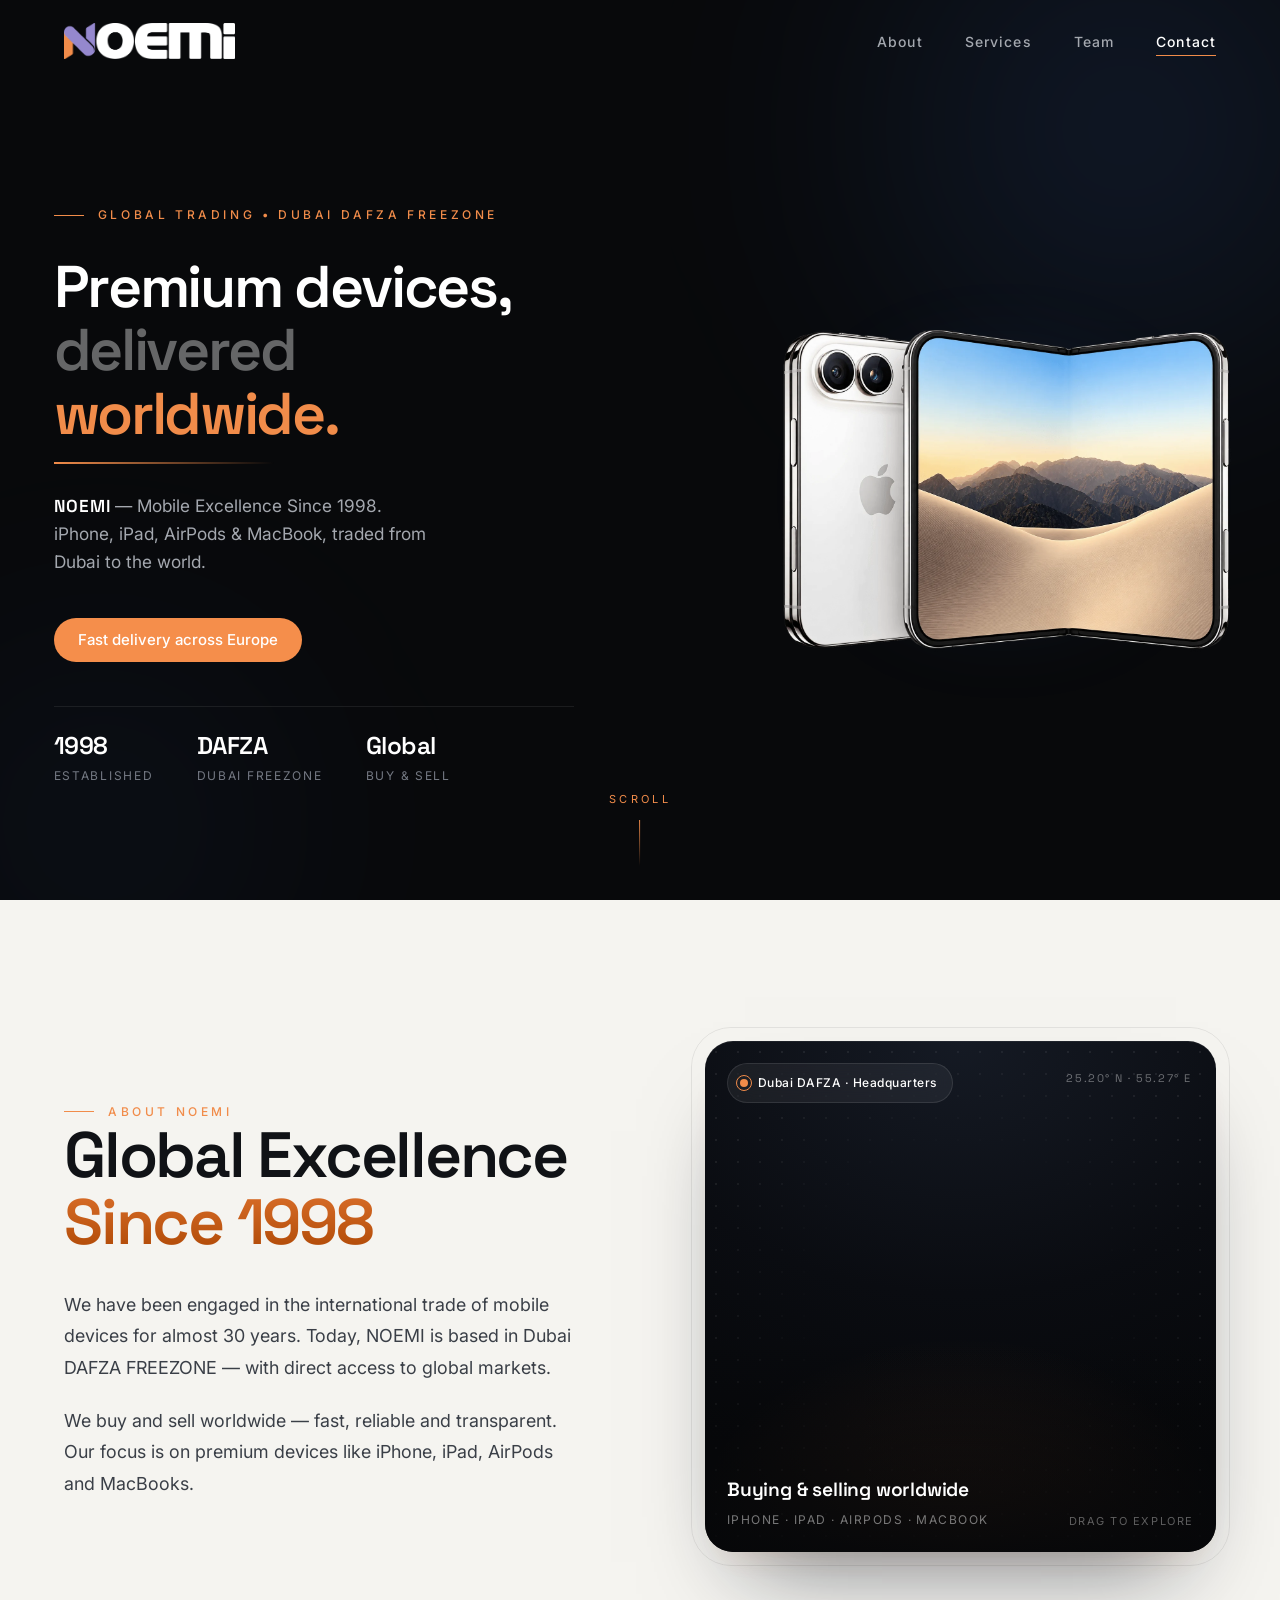
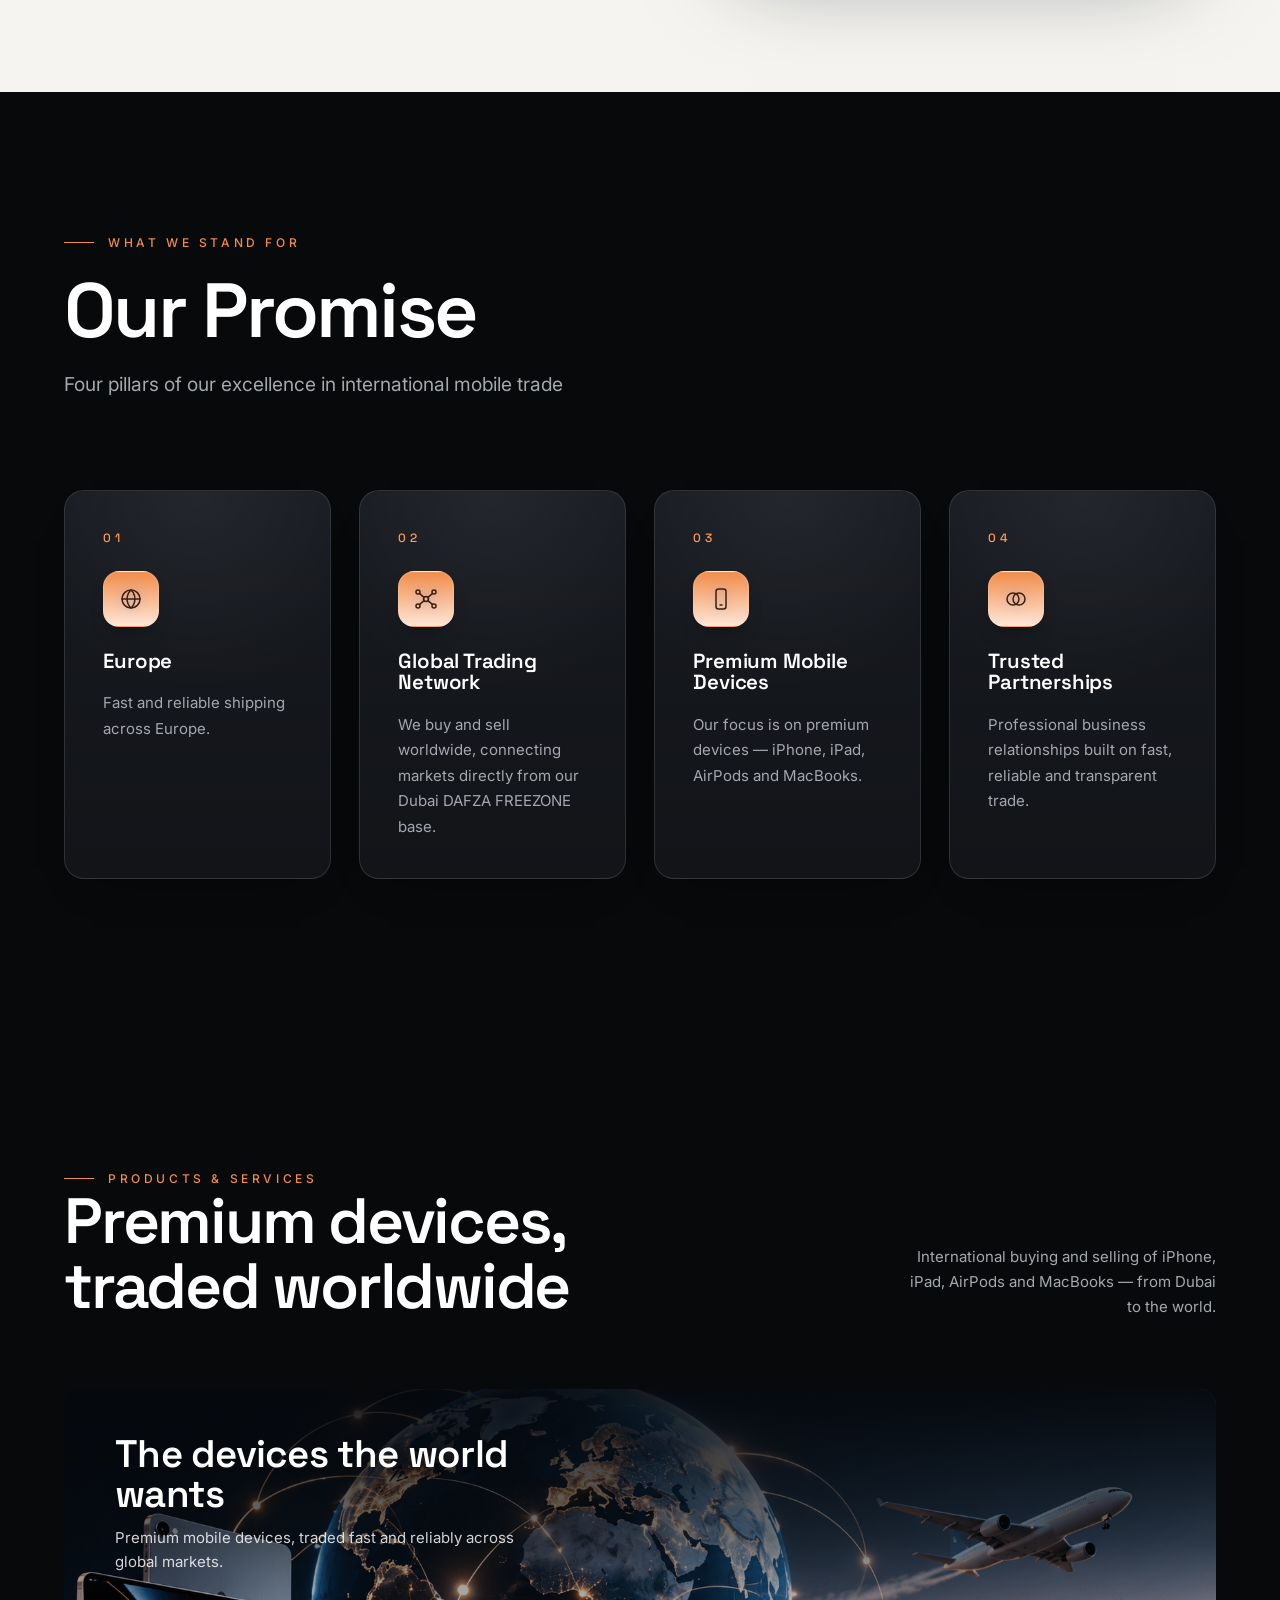
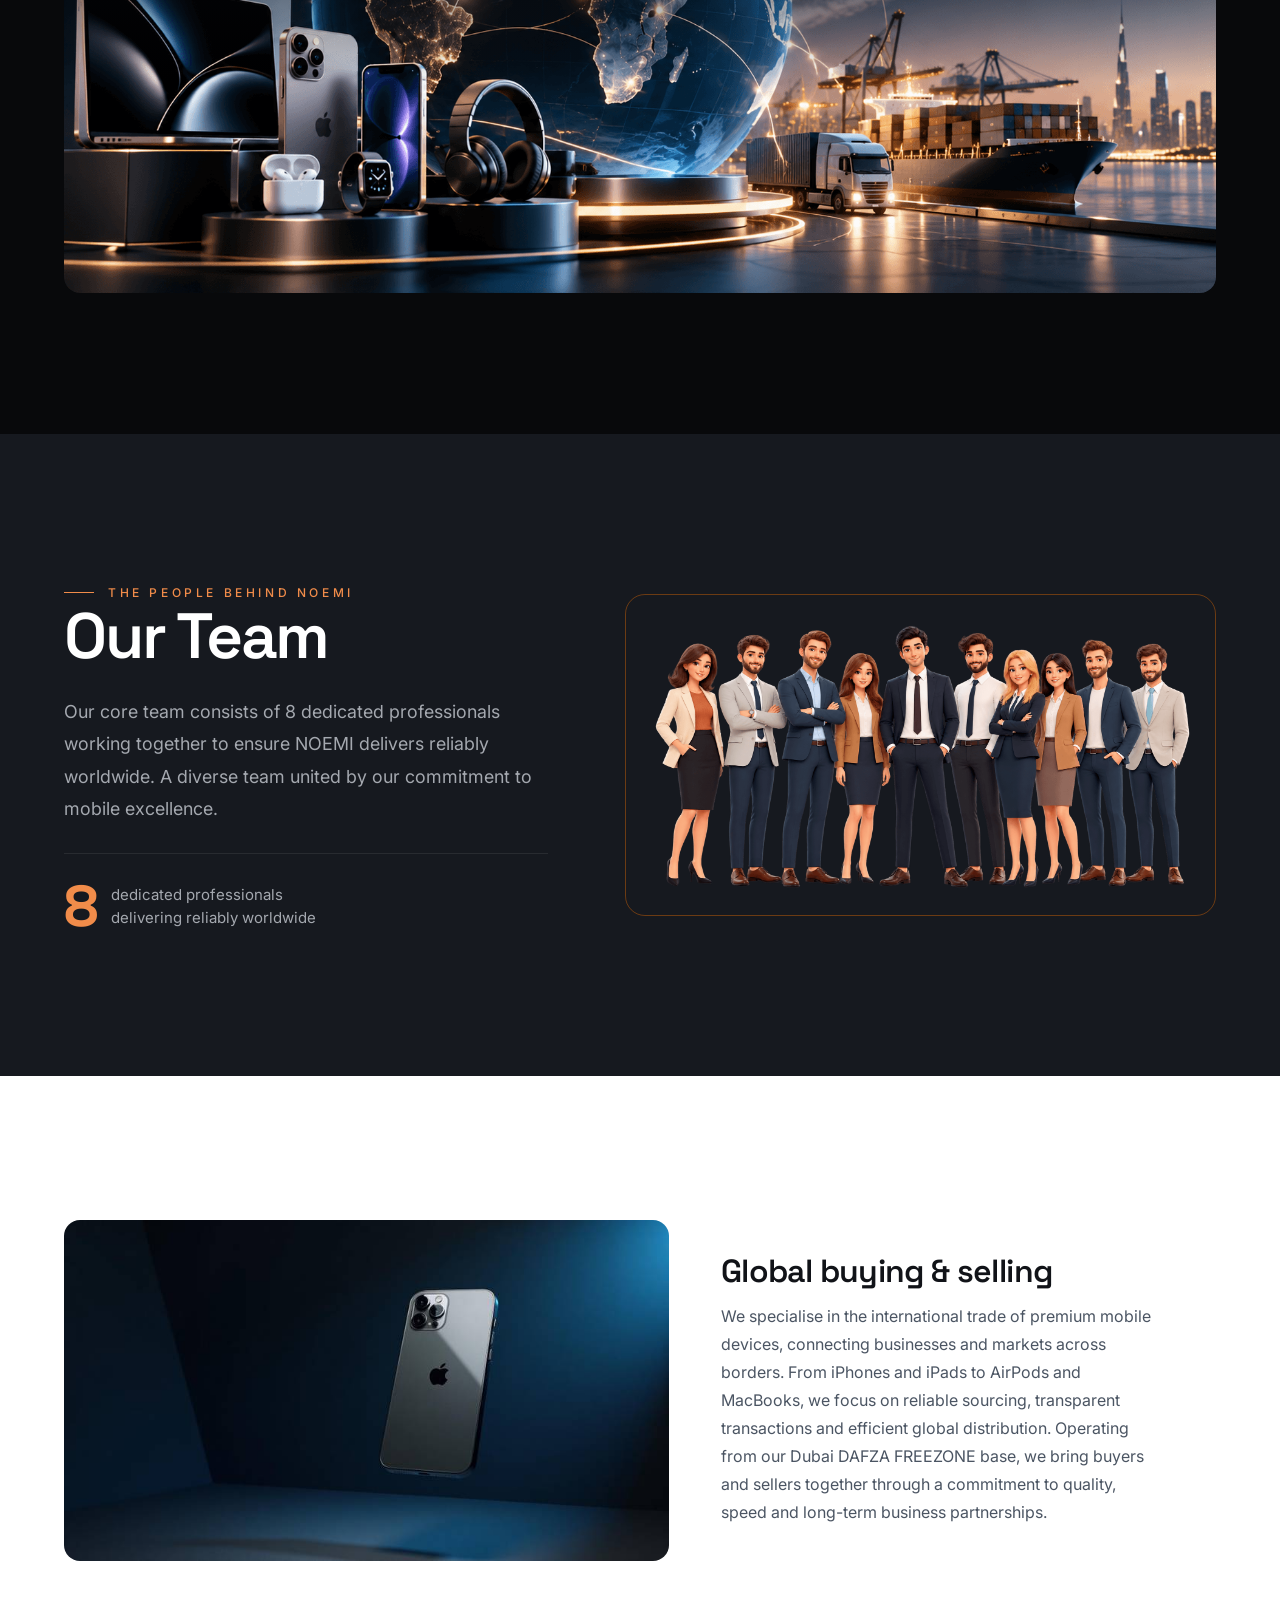
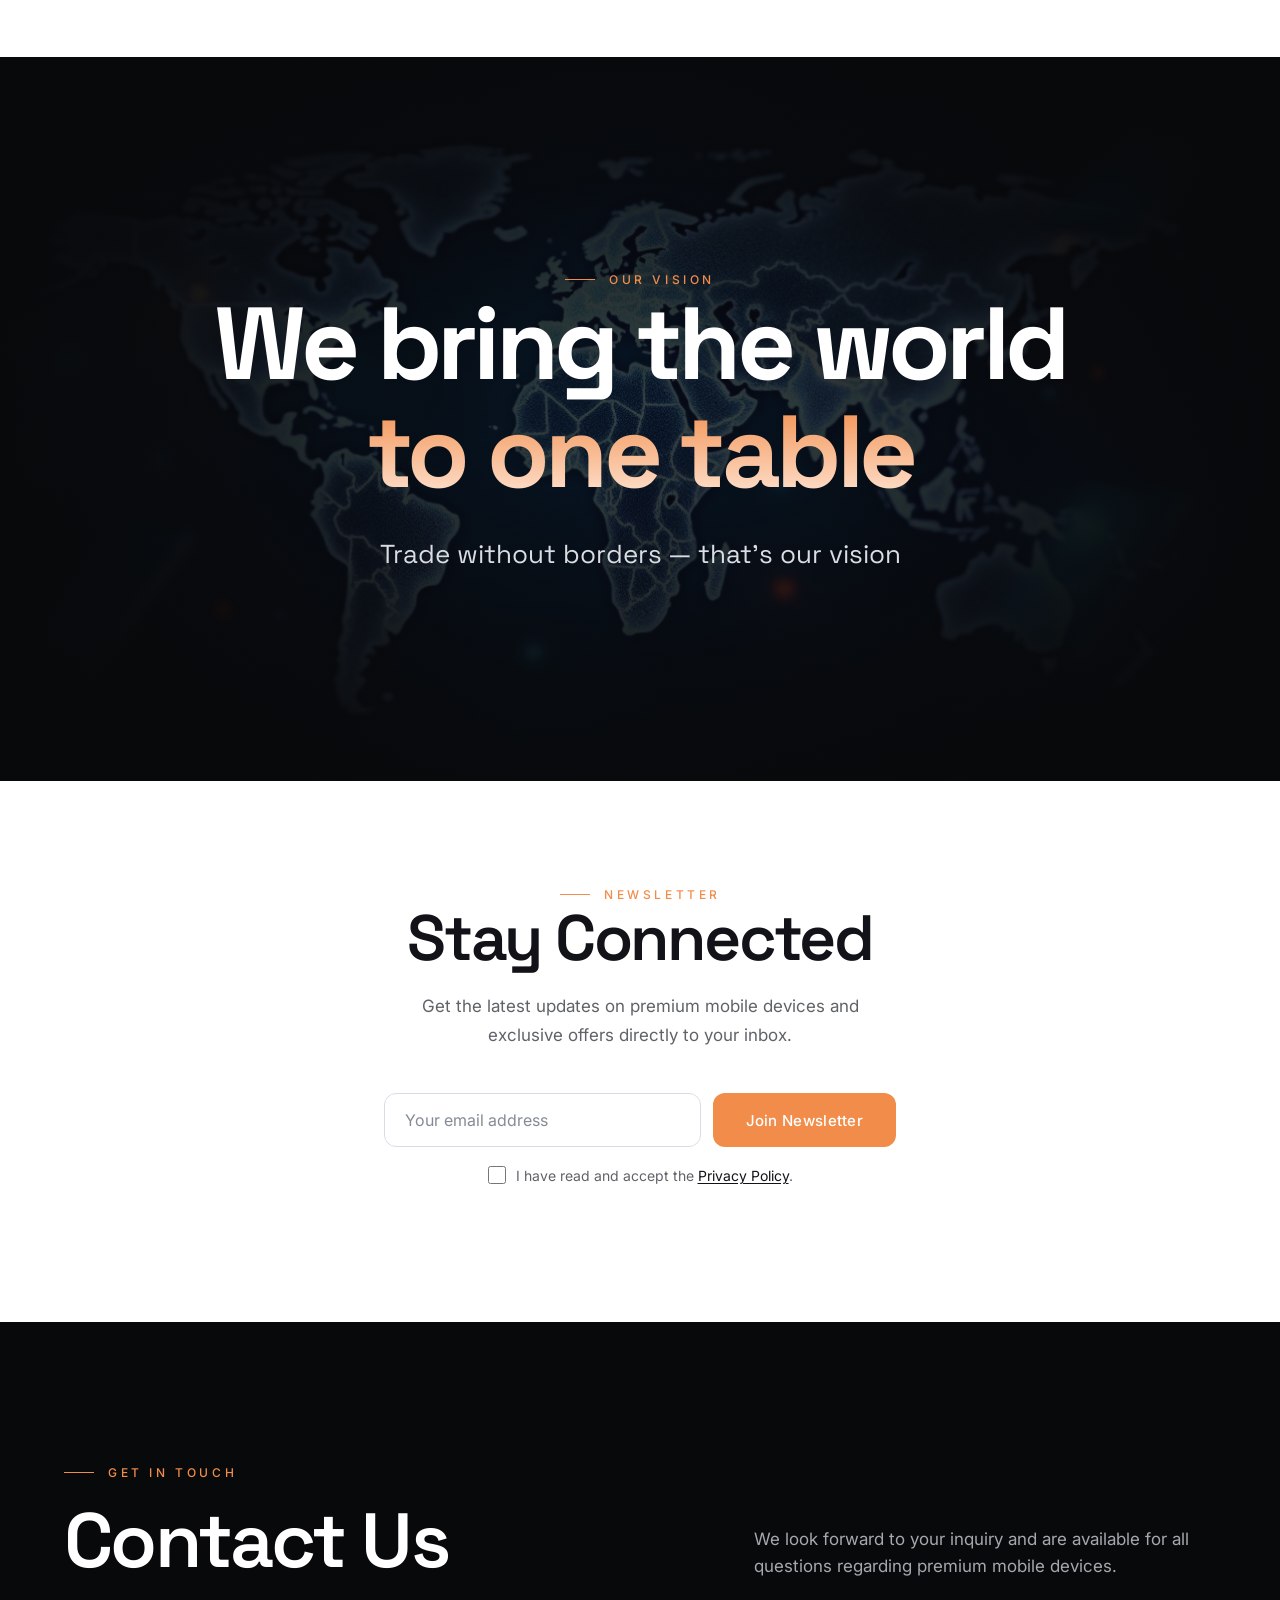
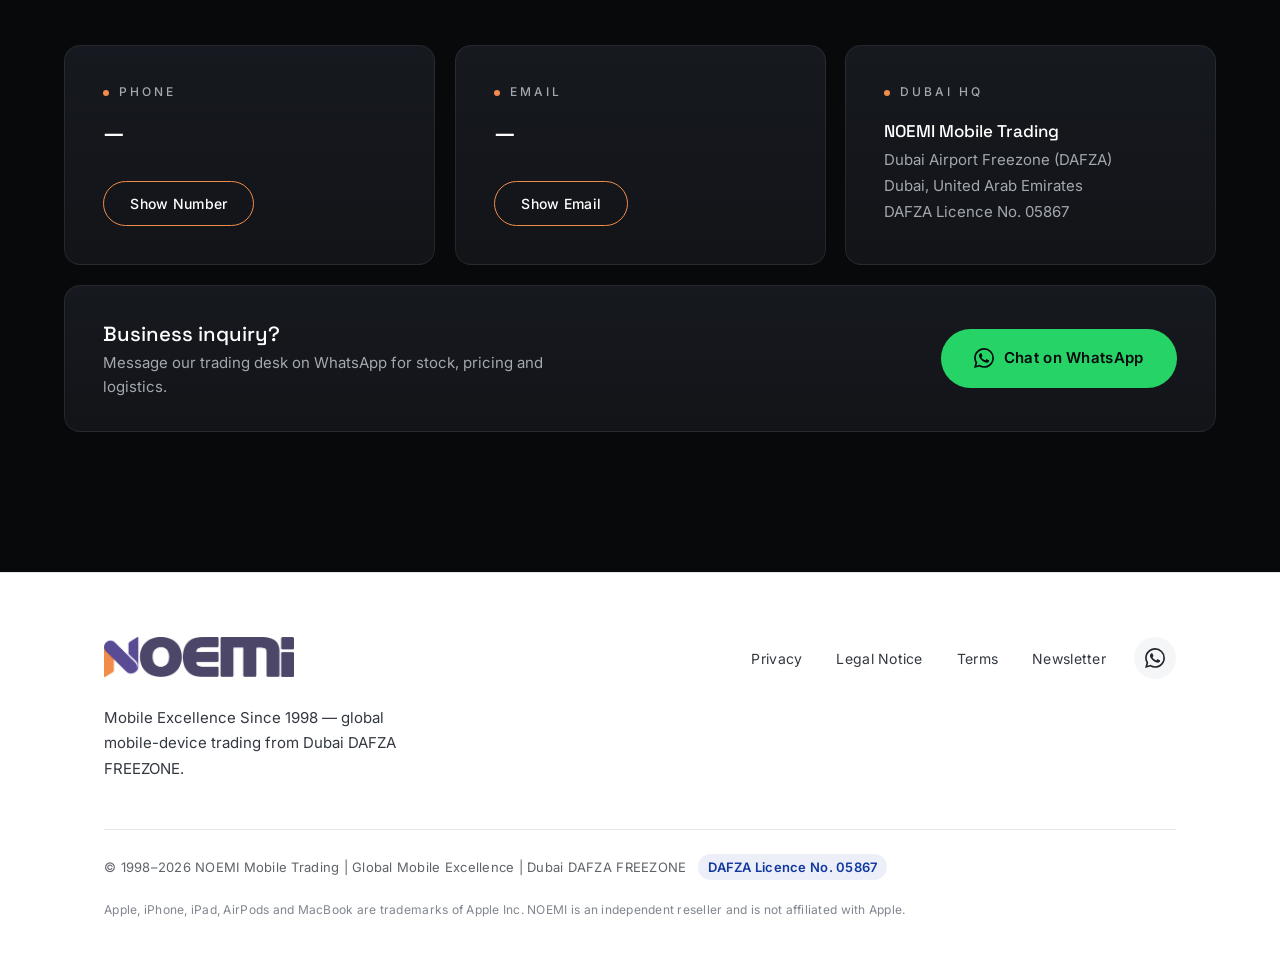
==== commit bd338855: "CD" ====
--- a/index.html
+++ b/index.html
@@ -4,12 +4,19 @@
 <meta charset="UTF-8">
 <meta name="viewport" content="width=device-width, initial-scale=1.0">
 <title>NOEMI — Mobile Excellence Since 1998 | Dubai DAFZA FREEZONE</title>
-<meta name="description" content="NOEMI is a Dubai-based international mobile-device trading company — global buying and selling of premium devices like iPhone, iPad, AirPods and MacBooks. Fastest Delivery in Europe.">
+<meta name="description" content="NOEMI is a Dubai-based international mobile-device trading company — global buying and selling of premium devices like iPhone, iPad, AirPods and MacBooks. Fast delivery across Europe.">
+<link rel="canonical" href="https://noemi.ae/">
+<meta property="og:site_name" content="NOEMI">
 <meta property="og:title" content="NOEMI — Mobile Excellence Since 1998">
 <meta property="og:description" content="Global mobile-device trading from Dubai DAFZA FREEZONE. Premium devices, worldwide.">
 <meta property="og:type" content="website">
-<meta property="og:image" content="./opengraph-image-p98pqg.png">
-<meta property="og:url" content="./index.html">
+<meta property="og:image" content="https://noemi.ae/noemi-og.jpg">
+<meta property="og:image:width" content="1200">
+<meta property="og:image:height" content="630">
+<meta property="og:image:alt" content="NOEMI — premium mobile devices, traded worldwide from Dubai">
+<meta property="og:url" content="https://noemi.ae/">
+<meta name="twitter:card" content="summary_large_image">
+<meta name="twitter:image" content="https://noemi.ae/noemi-og.jpg">
 <meta name="theme-color" content="#08090B">
 <link rel="apple-touch-icon" sizes="180x180" href="/apple-touch-icon.png">
 <link rel="icon" type="image/png" href="favicon.ico">
@@ -19,6 +26,7 @@
 <link rel="preconnect" href="https://fonts.googleapis.com">
 <link rel="preconnect" href="https://fonts.gstatic.com" crossorigin>
 <link href="https://fonts.googleapis.com/css2?family=Space+Grotesk:wght@300;400;500;600;700&family=Inter:wght@300;400;500;600&display=swap" rel="stylesheet">
+<link rel="preload" as="image" href="./iphone-duo-noemi.webp" type="image/webp" fetchpriority="high">
 <script>document.documentElement.classList.add('js','gsap-pending');setTimeout(function(){document.documentElement.classList.remove('gsap-pending');},2500);</script>
 <style>
 :root{--black:#08090B;--charcoal:#121418;--charcoal-2:#16191F;--graphite:#202329;--line:rgba(255,255,255,.08);--white:#FFFFFF;--ivory:#F5F4F0;--ink:#101216;--grey:#A4A8AF;--grey-dark:#747983;--blue:#4D8DFF;--font-display:'Space Grotesk','Inter',system-ui,-apple-system,'Segoe UI',Roboto,sans-serif;--font-body:'Inter','Space Grotesk',system-ui,-apple-system,'Segoe UI',Roboto,sans-serif;--ease:cubic-bezier(.22,.61,.36,1);--nav-h:82px;--maxw:1300px;--pad:clamp(22px,5vw,72px);--radius:16px;
@@ -103,7 +111,7 @@
 .hero__stats{display:flex;gap:clamp(24px,3.4vw,48px);margin-top:44px;padding-top:26px;border-top:1px solid var(--line);max-width:520px}
 .hero__stat strong{display:block;font-family:var(--font-display);font-size:clamp(20px,1.9vw,26px);font-weight:600;letter-spacing:-.02em;color:var(--white);line-height:1.1}
 .hero__stat span{display:block;margin-top:6px;font-size:12px;letter-spacing:.14em;text-transform:uppercase;color:var(--grey-dark)}
-.gsap-pending .hero__content,.gsap-pending .hero__media{visibility:hidden}
+.gsap-pending .hero__content{visibility:hidden}
 .hero__statement{display:inline-flex;align-items:center;justify-content:center;margin-top:42px;padding:0 24px;height:44px;border-radius:999px;font-size:15px;font-weight:500;line-height:1;color:#FFFFFF;background:#f58e4b;white-space:nowrap;transition:background .2s ease}
 .hero__statement:hover{background:#f58e4b}
 .hero__statement:focus-visible{outline:2px solid #005EB8;outline-offset:3px}
@@ -121,7 +129,7 @@
 .about__grid{display:grid;grid-template-columns:1.05fr .95fr;gap:clamp(40px,6vw,100px);align-items:center}
 .about__title{font-size:clamp(34px,5vw,72px);font-weight:600;letter-spacing:-.035em}
 .about__title .accent{
-    background: linear-gradient(180deg, #f18c4a 0%, #ffe7d7 100%);
+    background: linear-gradient(180deg, #e0742f 0%, #a84300 100%);
     -webkit-background-clip: text;
     background-clip: text;
     -webkit-text-fill-color: transparent;
@@ -213,16 +221,20 @@
     position: absolute;
     inset: 0;
     z-index: 2;
-    background: linear-gradient(90deg, rgb(182 72 0), #fffaf600 55%);
+    background: linear-gradient(180deg, rgba(5,7,11,.92) 0%, rgba(5,7,11,.55) 30%, rgba(5,7,11,0) 58%);
 }
 
 .products__caption {
     position: absolute;
     left: clamp(24px,4vw,56px);
-    bottom: clamp(24px,4vw,56px);
+    top: clamp(24px,3.5vw,48px);
     z-index: 3;
-    max-width: 310px;
-}
+    max-width: 420px;
+}
+.products--dark{background:var(--black)}
+.products--dark .eyebrow{color:var(--orange)}
+.products--dark .products__title{color:var(--white)}
+.products--dark .products__meta{color:var(--grey)}
 .products__caption h3{font-size:clamp(24px,3vw,40px);font-weight:600;letter-spacing:-.02em;color:#FFFFFF}
 .products__caption p{color:rgba(255,255,255,.82);margin-top:12px;font-size:15px}
 .products__tags{display:flex;flex-wrap:wrap;gap:12px;margin-top:clamp(28px,4vw,44px)}
@@ -256,12 +268,12 @@
 .team__media img{position:relative;z-index:1;display:block;width:100%;height:auto;object-fit:contain;object-position:center;border-radius:var(--radius)}
 .vision{position:relative;background:var(--black);overflow:hidden;padding:clamp(120px,16vw,240px) 0}
 .vision__bg{position:absolute;inset:0}
-.vision__bg img{width:100%;height:100%;object-fit:cover;opacity:.26}
+.vision__bg img{width:100%;height:100%;object-fit:cover;opacity:.3;-webkit-mask-image:radial-gradient(ellipse 60% 70% at 50% 50%,#000 40%,transparent 100%);mask-image:radial-gradient(ellipse 60% 70% at 50% 50%,#000 40%,transparent 100%)}
 .vision__bg::after{content:"";position:absolute;inset:0;background:radial-gradient(ellipse at center,rgba(8,9,11,.2) 0%,rgba(8,9,11,.94) 80%)}
 .vision__inner{position:relative;text-align:center;max-width:1000px;margin:0 auto}
 .vision__title{font-size:clamp(40px,7vw,104px);font-weight:600;letter-spacing:-.04em;line-height:1.02}
 .vision__title .accent{color:var(--blue)}
-.vision__sub{margin-top:28px;font-family:var(--font-display);font-size:clamp(18px,2.2vw,26px);color:var(--grey);font-weight:400}
+.vision__sub{margin-top:28px;font-family:var(--font-display);font-size:clamp(18px,2.2vw,26px);color:#DADDE2;font-weight:400}
 .newsletter{background:#FFFFFF;padding:clamp(48px,8vw,96px) 0}
 .newsletter .eyebrow{color:var(--orange)}
 .newsletter .eyebrow::before{background:var(--orange)}
@@ -275,6 +287,9 @@
 .newsletter .btn{background:var(--orange);color:#FFFFFF;border-radius:12px}
 .newsletter .btn:hover{background:var(--orange)}
 .newsletter .btn:focus-visible{outline:2px solid #005EB8;outline-offset:2px}
+.newsletter__consent{flex:0 0 auto;width:100%;display:flex;align-items:flex-start;justify-content:center;gap:10px;margin-top:6px;font-size:14px;line-height:1.5;color:#5F6368;text-align:left;cursor:pointer}
+.newsletter__consent input{flex:0 0 auto;width:18px;height:18px;margin-top:1px;accent-color:var(--orange);cursor:pointer}
+.newsletter__consent a{color:#111318;text-decoration:underline;text-underline-offset:2px}
 .newsletter__msg{margin-top:18px;font-size:14px;min-height:22px;color:#5F6368}
 .newsletter__msg.error{color:#DC2626}
 .newsletter__msg.ok{color:#16A34A}
@@ -298,6 +313,12 @@
 .contact__card .btn{margin-top:auto;padding:13px 26px;font-size:14px}
 .contact__card .address{color:var(--grey);font-size:15px;line-height:1.75;overflow-wrap:anywhere}
 .contact__card .address strong{color:var(--white);font-family:var(--font-display);font-size:17px;font-weight:500}
+.contact__cta{display:flex;flex-wrap:wrap;align-items:center;justify-content:space-between;gap:16px 24px;margin-top:20px;padding:clamp(22px,2.6vw,32px) clamp(20px,3vw,40px);border:1px solid var(--line);border-radius:var(--radius);background:linear-gradient(180deg,var(--charcoal-2),var(--charcoal))}
+.contact__cta p{color:var(--grey);font-size:15px;line-height:1.6;max-width:52ch}
+.contact__cta strong{display:block;color:var(--white);font-family:var(--font-display);font-size:clamp(18px,1.6vw,21px);font-weight:500}
+.btn--whatsapp{background:#25D366;color:#08090B;font-weight:600}
+.btn--whatsapp:hover{background:#2ee072}
+.btn--whatsapp svg{width:20px;height:20px}
 @media(max-width:1023px){
   .contact__grid{grid-template-columns:repeat(2,minmax(0,1fr));gap:16px}
   .contact__card:last-child{grid-column:1/-1}
@@ -312,6 +333,8 @@
   .contact__card{gap:12px;padding:22px 20px}
   .contact__card .value{font-size:20px}
   .contact__card .btn{margin-top:4px;padding:12px 22px}
+  .contact__cta{margin-top:12px;padding:22px 20px}
+  .contact__cta .btn{width:100%}
 }
 .site-footer{background:#FFFFFF;border-top:1px solid #E5E7EB;padding:clamp(48px,6vw,64px) 0 48px}
 .site-footer .container{max-width:1200px}
@@ -331,18 +354,30 @@
 .footer__social-link:hover{color:var(--orange);background:#EBEEF3;transform:translateY(-1px)}
 .footer__social-link:focus-visible{color:var(--orange);outline:2px solid var(--orange);outline-offset:2px}
 .footer__social-link svg{width:20px;height:20px}
+.footer__social-link[hidden]{display:none}
 .footer__bottom{margin-top:48px;padding-top:24px;border-top:1px solid #E5E7EB;display:flex;flex-wrap:wrap;justify-content:space-between;align-items:center;gap:16px 32px;color:#5F6368;font-size:13px;letter-spacing:.02em;line-height:1.7}
 .footer__legal{display:flex;flex-wrap:wrap;align-items:center;gap:8px 12px;min-width:0}
 .footer__copy{min-width:0}
 .footer__licence{display:inline-block;padding:2px 10px;border-radius:999px;background:rgba(16,56,160,.08);color:var(--brand-purple);font-weight:600;white-space:nowrap}
-.footer__payments{flex:0 0 auto;width:260px;max-width:100%;height:auto}
+.footer__trademark{flex:1 0 100%;margin-top:4px;font-size:12px;line-height:1.6;color:#80868F}
 @media(max-width:767px){
-  .site-footer{padding-bottom:36px}
-  .footer__bottom{flex-direction:column;align-items:center;gap:20px;margin-top:40px;padding-top:28px;text-align:center}
+  .site-footer{padding:40px 0 32px}
+  .footer__top{flex-direction:column;gap:24px}
+  .footer__logo,.footer__logo img{height:34px}
+  .footer__brand-tag{margin-top:14px;max-width:34ch;font-size:14.5px;line-height:1.65;text-wrap:pretty}
+  .footer__right{flex-direction:column;align-items:flex-start;gap:16px;width:100%}
+  .footer__nav{gap:0 24px}
+  .footer__link{padding:10px 0;white-space:nowrap}
+  .footer__link::after{bottom:8px}
+  .footer__social{gap:10px}
+  .footer__social-link{width:44px;height:44px}
+  .footer__bottom{flex-direction:column;align-items:center;gap:20px;margin-top:32px;padding-top:24px;text-align:center}
   .footer__legal{flex-direction:column;gap:12px}
   .footer__copy{max-width:34ch;line-height:1.75}
+  .footer__copy>span{display:block}
+  .footer__copy>.footer__sep{display:none}
   .footer__licence{padding:6px 16px;font-size:12px;letter-spacing:.06em;border:1px solid rgba(16,56,160,.14)}
-  .footer__payments{width:min(100%,300px)}
+  .footer__trademark{max-width:40ch;margin-top:0}
 }
 .toast{position:fixed;left:50%;bottom:34px;transform:translate(-50%,20px);background:var(--graphite);border:1px solid var(--line);color:var(--white);padding:14px 24px;border-radius:999px;font-size:14px;opacity:0;pointer-events:none;transition:opacity .4s,transform .4s var(--ease);z-index:2000;max-width:90vw;text-align:center}
 .toast.is-visible{opacity:1;transform:translate(-50%,0)}
@@ -372,6 +407,10 @@
   .promise__grid{grid-template-columns:1fr}
   .promise__card{min-height:0}
   .products__secondary{grid-template-columns:1fr}
+  .products__stage{aspect-ratio:auto}
+  .products__stage::after{display:none}
+  .products__stage-fallback{position:relative;aspect-ratio:16/10;height:auto}
+  .products__caption{position:relative;left:auto;top:auto;max-width:none;padding:22px 20px 24px}
   .newsletter__form{flex-direction:column}
   .newsletter__input{flex:1 1 auto}
 }
@@ -412,7 +451,7 @@
   <div class="container">
     <nav class="nav" aria-label="Primary">
       <a href="#top" class="nav__logo" aria-label="NOEMI — back to top">
-        <img src="./noemi-original-logo.webp" alt="NOEMI" width="160" height="34">
+        <img src="./noemi-logo-light.webp" alt="NOEMI" width="160" height="34">
       </a>
       <button class="nav__toggle" id="navToggle" type="button" aria-label="Open menu" aria-expanded="false" aria-controls="navLinks">
         <span></span><span></span><span></span>
@@ -443,7 +482,7 @@
       <p class="hero__tagline"><strong>NOEMI</strong> — Mobile Excellence Since 1998. iPhone, iPad, AirPods &amp; MacBook, traded from Dubai to the world.</p>
       <div class="hero__statement">
         <span class="pulse" aria-hidden="true"></span>
-        <a role="button" href="#promise" tabindex="0" style="cursor:pointer;">Fastest Delivery in Europe</a>
+        <a role="button" href="#promise" tabindex="0" style="cursor:pointer;">Fast delivery across Europe</a>
       </div>
       <ul class="hero__stats">
         <li class="hero__stat"><strong>1998</strong><span>Established</span></li>
@@ -452,7 +491,7 @@
       </ul>
     </div>
     <div class="hero__media">
-      <img src="./iphone-duo-noemi-.png" alt="Premium iPhone product photography" width="1261" height="1247" fetchpriority="high">
+      <img src="./iphone-duo-noemi.webp" alt="Silver iPhone shown from the back next to an open foldable iPhone display" width="1558" height="1009" fetchpriority="high" decoding="async">
     </div>
   </div>
   <a href="#about" class="hero__scroll" aria-label="Scroll to content">
@@ -496,7 +535,7 @@
         <span class="promise__num">01</span>
         <div class="promise__icon" aria-hidden="true"><svg viewBox="0 0 24 24" stroke-width="1.5" stroke-linecap="round" stroke-linejoin="round"><circle cx="12" cy="12" r="9"/><path d="M3 12h18"/><path d="M12 3c2.5 2.4 3.9 5.6 3.9 9S14.5 18.6 12 21c-2.5-2.4-3.9-5.6-3.9-9S9.5 5.4 12 3z"/></svg></div>
         <h3>Europe</h3>
-        <p>Within days, customs cleared and ready for shipment directly to you.</p>
+        <p>Fast and reliable shipping across Europe.</p>
       </article>
       <article class="promise__card reveal" data-delay="1">
         <span class="promise__num">02</span>
@@ -519,7 +558,7 @@
     </div>
   </div>
 </section>
-<section class="products section" id="services">
+<section class="products products--dark section" id="services">
   <div class="container">
     <div class="products__head">
       <div>
@@ -529,8 +568,7 @@
       <p class="products__meta reveal" data-delay="2">International buying and selling of iPhone, iPad, AirPods and MacBooks — from Dubai to the world.</p>
     </div>
     <div class="products__stage reveal">
-      <img class="products__stage-fallback" src="./products-floating-DBS2EITC.jpg.jpeg" alt="Premium Apple devices floating composition" loading="lazy" decoding="async">
-      <video class="products__stage-video" id="productsVideo" src="./video-2.mp4" poster="./products-floating-DBS2EITC.jpg.jpeg" muted loop playsinline preload="none" aria-hidden="true"></video>
+      <img class="products__stage-fallback" src="./ssell-global.png" alt="iPad, iPhone, AirPods and other premium devices in front of a globe with trade routes, a cargo ship, a truck and an aircraft" width="1672" height="941" loading="lazy" decoding="async">
       <div class="products__caption">
         <h3>The devices the world wants</h3>
         <p>Premium mobile devices, traded fast and reliably across global markets.</p>
@@ -560,7 +598,7 @@
   <div class="container">
     <div class="products__secondary">
       <div class="media reveal">
-        <img src="./sell-global.png" alt="International mobile device services" width="1280" height="720" loading="lazy" decoding="async">
+        <img src="./hero-iphone-428lW6tV.jpg.jpeg" alt="iPhone Pro in graphite, rear view, floating against a dark blue background" width="800" height="450" loading="lazy" decoding="async">
       </div>
       <div class="products__secondary-text reveal" data-delay="1">
         <h3>Global buying &amp; selling</h3>
@@ -571,7 +609,7 @@
 </section>
 <section class="vision" id="vision">
   <div class="vision__bg" aria-hidden="true">
-    <img src="./global-mobile-trade-Bb7BkSvI.jpg.jpeg" alt="" width="1280" height="720" loading="lazy" decoding="async">
+    <img src="./services-hero-B3kCFkrK.jpg.jpeg" alt="Illuminated world map in blue tones" width="1280" height="720" loading="lazy" decoding="async">
   </div>
   <div class="container vision__inner">
     <span class="eyebrow eyebrow--center reveal">Our Vision</span>
@@ -593,6 +631,10 @@
       <label class="visually-hidden" for="newsletterEmail">Your email address</label>
       <input class="newsletter__input" id="newsletterEmail" name="email" type="email" placeholder="Your email address" autocomplete="email" required>
       <button class="btn btn--blue" type="submit">Join Newsletter</button>
+      <label class="newsletter__consent" for="newsletterConsent">
+        <input type="checkbox" id="newsletterConsent" name="consent" required>
+        <span>I have read and accept the <a href="./privacy.html">Privacy Policy</a>.</span>
+      </label>
     </form>
     <p class="newsletter__msg" id="newsletterMsg" aria-live="polite"></p>
   </div>
@@ -623,10 +665,18 @@
         <h3>Dubai HQ</h3>
         <span class="address">
           <strong>NOEMI Mobile Trading</strong><br>
-          Dubai DAFZA FREEZONE<br>
-          United Arab Emirates
+          Dubai Airport Freezone (DAFZA)<br>
+          Dubai, United Arab Emirates<br>
+          DAFZA Licence No. 05867
         </span>
       </article>
+    </div>
+    <div class="contact__cta reveal">
+      <p><strong>Business inquiry?</strong>Message our trading desk on WhatsApp for stock, pricing and logistics.</p>
+      <a class="btn btn--whatsapp" href="https://wa.me/971509028866?text=Hello%20NOEMI%2C%20I%20have%20a%20business%20inquiry." target="_blank" rel="noopener noreferrer">
+        <svg viewBox="0 0 24 24" aria-hidden="true"><path fill="currentColor" d="M17.472 14.382c-.297-.149-1.758-.867-2.03-.967-.273-.099-.471-.148-.67.15-.197.297-.767.966-.94 1.164-.173.199-.347.223-.644.075-.297-.15-1.255-.463-2.39-1.475-.883-.788-1.48-1.761-1.653-2.059-.173-.297-.018-.458.13-.606.134-.133.298-.347.446-.52.149-.174.198-.298.298-.497.099-.198.05-.371-.025-.52-.075-.149-.669-1.612-.916-2.207-.242-.579-.487-.5-.669-.51-.173-.008-.371-.01-.57-.01-.198 0-.52.074-.792.372-.272.297-1.04 1.016-1.04 2.479 0 1.462 1.065 2.875 1.213 3.074.149.198 2.096 3.2 5.077 4.487.709.306 1.262.489 1.694.625.712.227 1.36.195 1.871.118.571-.085 1.758-.719 2.006-1.413.248-.694.248-1.289.173-1.413-.074-.124-.272-.198-.57-.347m-5.421 7.403h-.004a9.87 9.87 0 01-5.031-1.378l-.361-.214-3.741.982.998-3.648-.235-.374a9.86 9.86 0 01-1.51-5.26c.001-5.45 4.436-9.884 9.888-9.884 2.64 0 5.122 1.03 6.988 2.898a9.825 9.825 0 012.893 6.994c-.003 5.45-4.437 9.884-9.885 9.884m8.413-18.297A11.815 11.815 0 0012.05 0C5.495 0 .16 5.335.157 11.892c0 2.096.547 4.142 1.588 5.945L.057 24l6.305-1.654a11.882 11.882 0 005.683 1.448h.005c6.554 0 11.89-5.335 11.893-11.893a11.821 11.821 0 00-3.48-8.413z"/></svg>
+        Chat on WhatsApp
+      </a>
     </div>
   </div>
 </section>
@@ -642,8 +692,9 @@
       </div>
       <div class="footer__right">
         <nav class="footer__nav" aria-label="Footer">
-          <a class="footer__link" href="#" data-pending="Privacy policy">Privacy</a>
-          <a class="footer__link" href="#" data-pending="Legal Notice">Legal Notice</a>
+          <a class="footer__link" href="./privacy.html">Privacy</a>
+          <a class="footer__link" href="./legal-notice.html">Legal Notice</a>
+          <a class="footer__link" href="./terms.html">Terms</a>
           <a class="footer__link" href="#newsletter">Newsletter</a>
         </nav>
         <div class="footer__social" aria-label="Social media">
@@ -664,10 +715,10 @@
     </div>
     <div class="footer__bottom">
       <div class="footer__legal">
-        <span class="footer__copy">© 1998–2026 NOEMI | Global Mobile Excellence | Dubai DAFZA FREEZONE</span>
+        <span class="footer__copy"><span>© 1998–2026 NOEMI Mobile Trading</span><span class="footer__sep"> | </span><span>Global Mobile Excellence</span><span class="footer__sep"> | </span><span>Dubai DAFZA FREEZONE</span></span>
         <strong class="footer__licence">DAFZA Licence No. 05867</strong>
       </div>
-      <img class="footer__payments" src="./pays.webp" alt="Contact information" loading="lazy" decoding="async">
+      <p class="footer__trademark">Apple, iPhone, iPad, AirPods and MacBook are trademarks of Apple Inc. NOEMI is an independent reseller and is not affiliated with Apple.</p>
     </div>
   </div>
 </footer>
@@ -699,7 +750,7 @@
     facebook: "",   // e.g. 'https://www.facebook.com/noemi.ae'
     instagram: "",  // e.g. 'https://www.instagram.com/noemi.ae'
     tiktok: "",     // e.g. 'https://www.tiktok.com/@noemi.ae'
-    whatsapp: ""    // e.g. 'https://wa.me/971509028866' (verified business number)
+    whatsapp: "https://wa.me/971509028866"
   };
 
   function $(s, c){ return (c || document).querySelector(s); }
@@ -786,9 +837,7 @@
     if (url) {
       a.setAttribute('href', url);
     } else {
-      a.setAttribute('aria-disabled', 'true');
-      a.setAttribute('tabindex', '-1');
-      a.addEventListener('click', function(e){ e.preventDefault(); });
+      a.hidden = true; // no verified account yet — don't show a dead icon
     }
   });
 
@@ -818,6 +867,7 @@
   // Newsletter validation (honest demo state, no backend)
   var form = $('#newsletterForm');
   var emailInput = $('#newsletterEmail');
+  var consentInput = $('#newsletterConsent');
   var msg = $('#newsletterMsg');
   var emailRe = /^[^\s@]+@[^\s@]+\.[^\s@]{2,}$/;
 
@@ -834,6 +884,12 @@
       msg.textContent = 'Please enter a valid email address.';
       msg.className = 'newsletter__msg error';
       emailInput.focus();
+      return;
+    }
+    if (!consentInput.checked) {
+      msg.textContent = 'Please accept the Privacy Policy to subscribe.';
+      msg.className = 'newsletter__msg error';
+      consentInput.focus();
       return;
     }
     msg.textContent = 'Thank you — this is a demo. Newsletter signup requires a backend or an email provider integration.';
@@ -930,7 +986,7 @@
       .from('.hero__underline', { scaleX: 0, duration: 1.4, ease: 'power4.inOut' }, 0.8)
       .from(['.hero__tagline', '.hero__statement'], { autoAlpha: 0, y: 24, duration: 1, stagger: 0.12 }, 0.95)
       .from('.hero__stat', { autoAlpha: 0, y: 16, duration: 0.9, stagger: 0.1 }, 1.2)
-      .from('.hero__media', { autoAlpha: 0, scale: 0.92, y: 40, duration: 1.6 }, 0.3)
+      .from('.hero__media', { scale: 0.96, y: 24, duration: 1.6 }, 0)
       .from('.hero__scroll', { autoAlpha: 0, duration: 1 }, 1.4)
       .add(rotate, 3.8);
 
@@ -981,9 +1037,9 @@
   // Abstract global points (visual anchors only — not verified routes or statistics)
   var HUB_DATA = [
     {name:'Dubai', lat:25.2, lon:55.3, home:true},
-    {name:'United Kingdom', lat:52.6, lon:-1.6, pos:'left'},
+    {name:'United Kingdom', lat:52.6, lon:-1.6, pos:'top-left'},
     {name:'France', lat:46.6, lon:2.4, pos:'left'},
-    {name:'Netherlands', lat:52.3, lon:5.6, pos:'top'},
+    {name:'Netherlands', lat:52.3, lon:5.6, pos:'top-right'},
     {name:'Germany', lat:51.0, lon:10.4, pos:'right'},
     {name:'Italy', lat:42.6, lon:12.6, pos:'right'}
   ];
@@ -1057,7 +1113,7 @@
   var ORANGE = '241,140,74';
   var LABEL_OFFSETS = { // [dx, dy, textAlign]
     home: [0, 18, 'center'], right: [9, 0, 'left'], left: [-9, 0, 'right'],
-    top: [-4, -13, 'left'], 'bottom-left': [-7, 10, 'right']
+    top: [-4, -13, 'left'], 'top-left': [4, -13, 'right'], 'top-right': [6, -24, 'left'], 'bottom-left': [-7, 10, 'right']
   };
   var BUCKETS = 10, bucketPaths = [];
 
@@ -1172,12 +1228,17 @@
         var off = LABEL_OFFSETS[hub.home ? 'home' : hub.pos];
         ctx.globalAlpha = fade*(hub.home ? 1 : 0.8);
         ctx.fillStyle = hub.home ? 'rgb(' + ORANGE + ')' : '#d6dbe5';
+        // keep labels inside the canvas (e.g. "UNITED KINGDOM" near the left edge)
+        var lx = T.x + off[0], tw = ctx.measureText(text).width, pad = 10;
+        var left = off[2] === 'right' ? lx - tw : off[2] === 'center' ? lx - tw/2 : lx;
+        if (left < pad) lx += pad - left;
+        else if (left + tw > W - pad) lx -= left + tw - (W - pad);
         ctx.textAlign = off[2];
         ctx.lineJoin = 'round';
         ctx.lineWidth = 4;
         ctx.strokeStyle = 'rgba(8,10,14,0.9)';
-        ctx.strokeText(text, T.x + off[0], T.y + off[1]);
-        ctx.fillText(text, T.x + off[0], T.y + off[1]);
+        ctx.strokeText(text, lx, T.y + off[1]);
+        ctx.fillText(text, lx, T.y + off[1]);
       }
     }
     ctx.globalAlpha = 1;
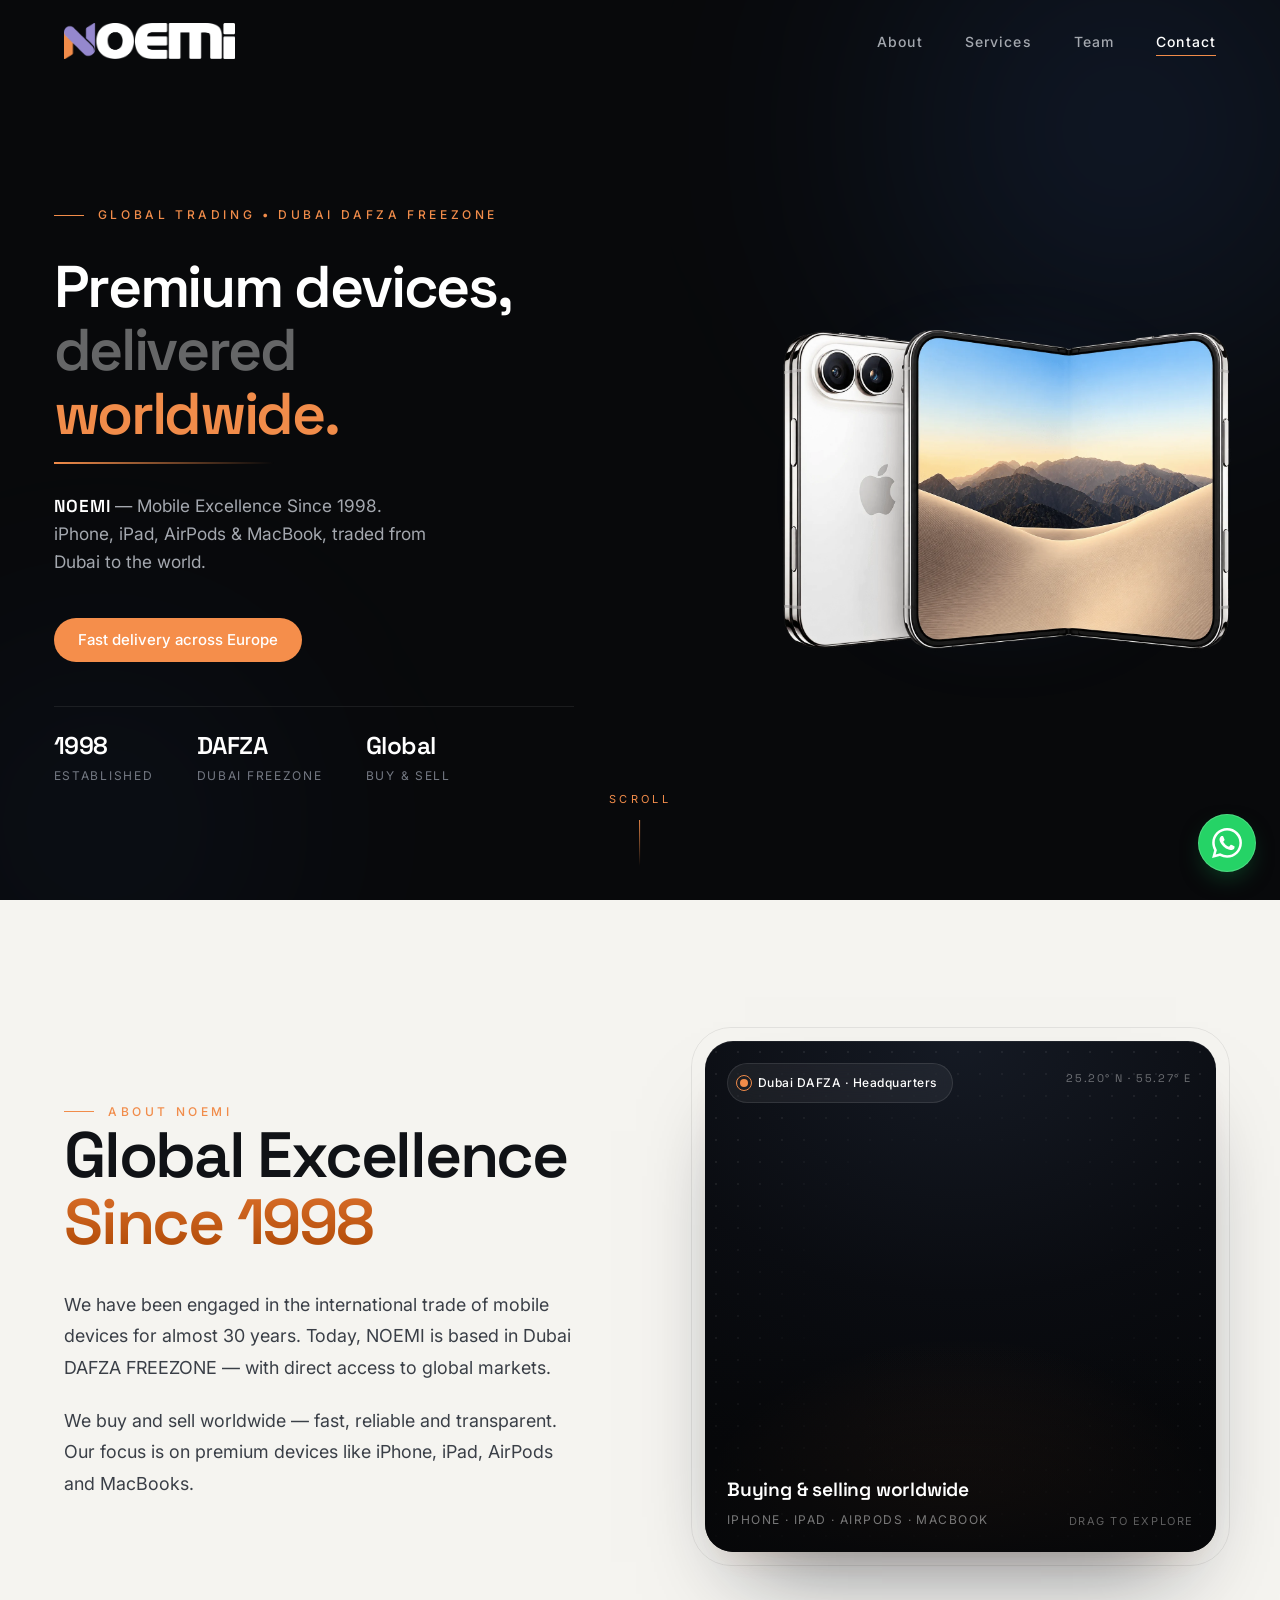
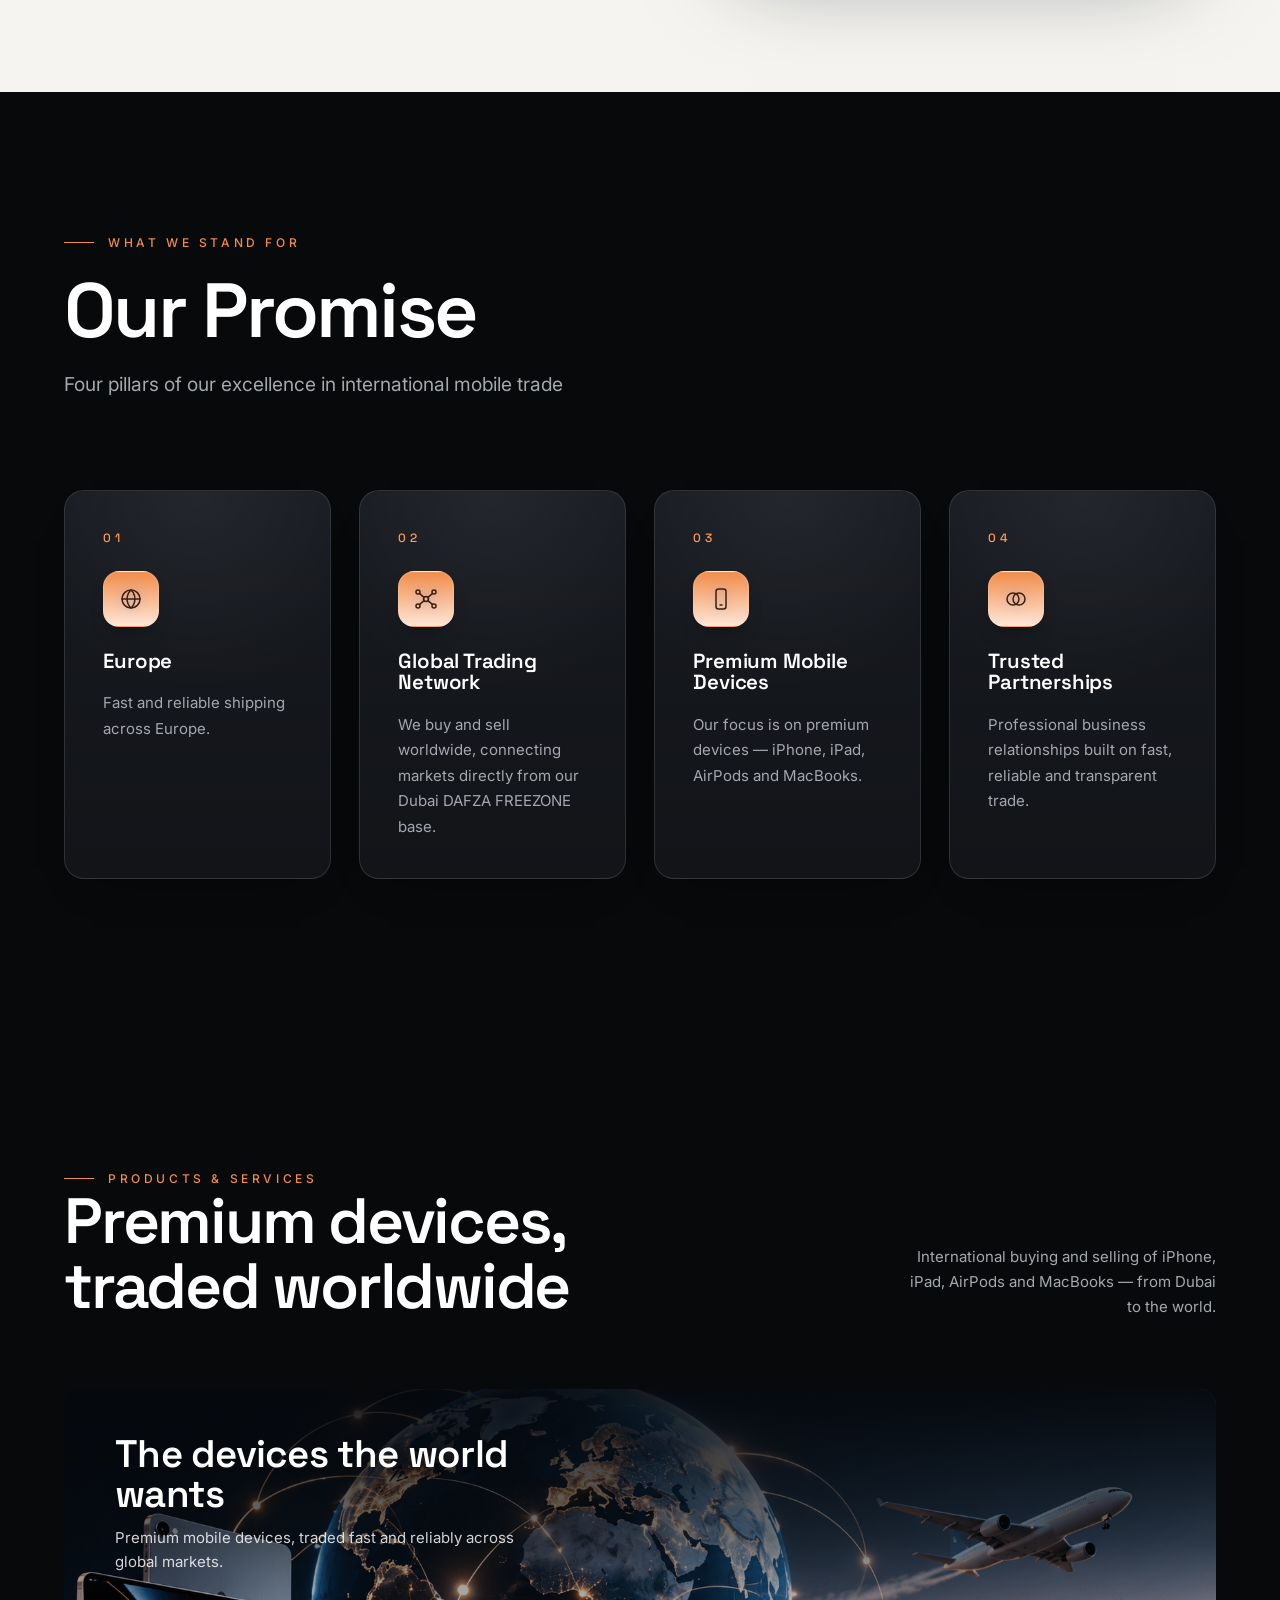
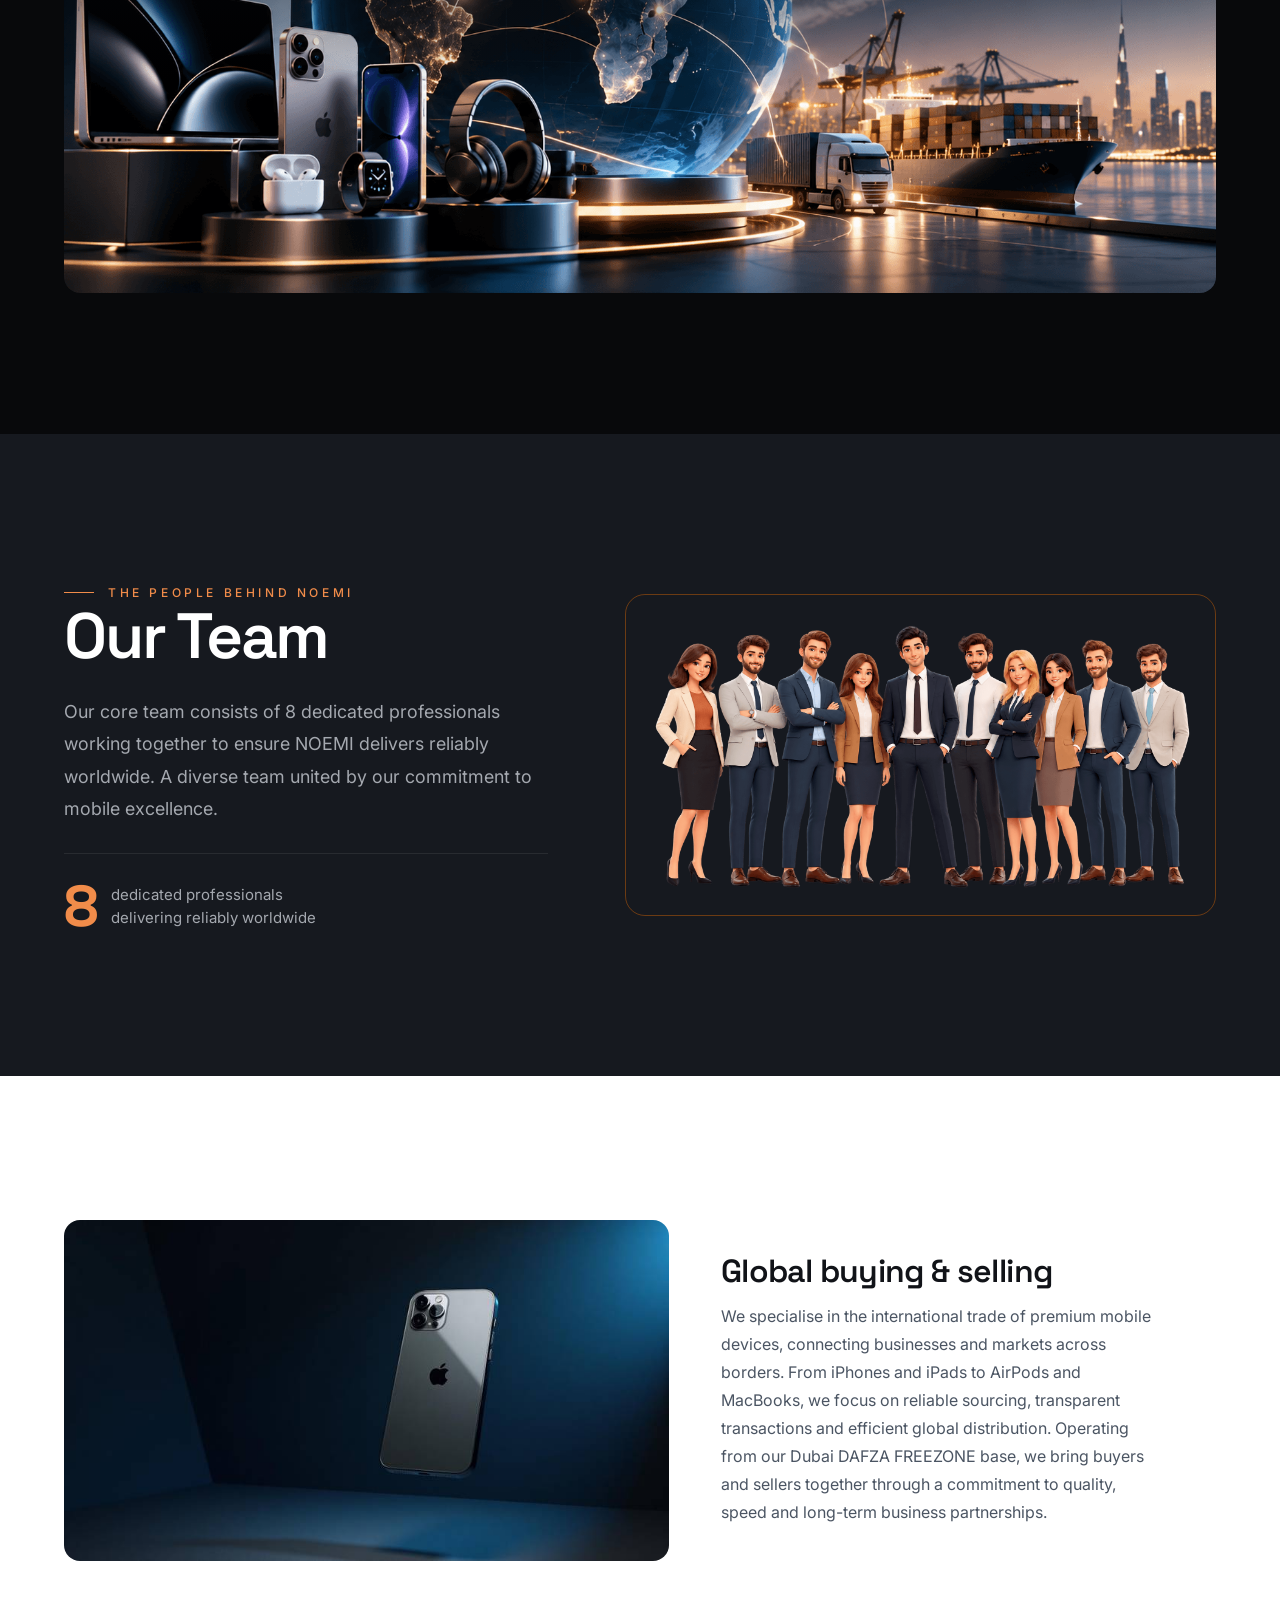
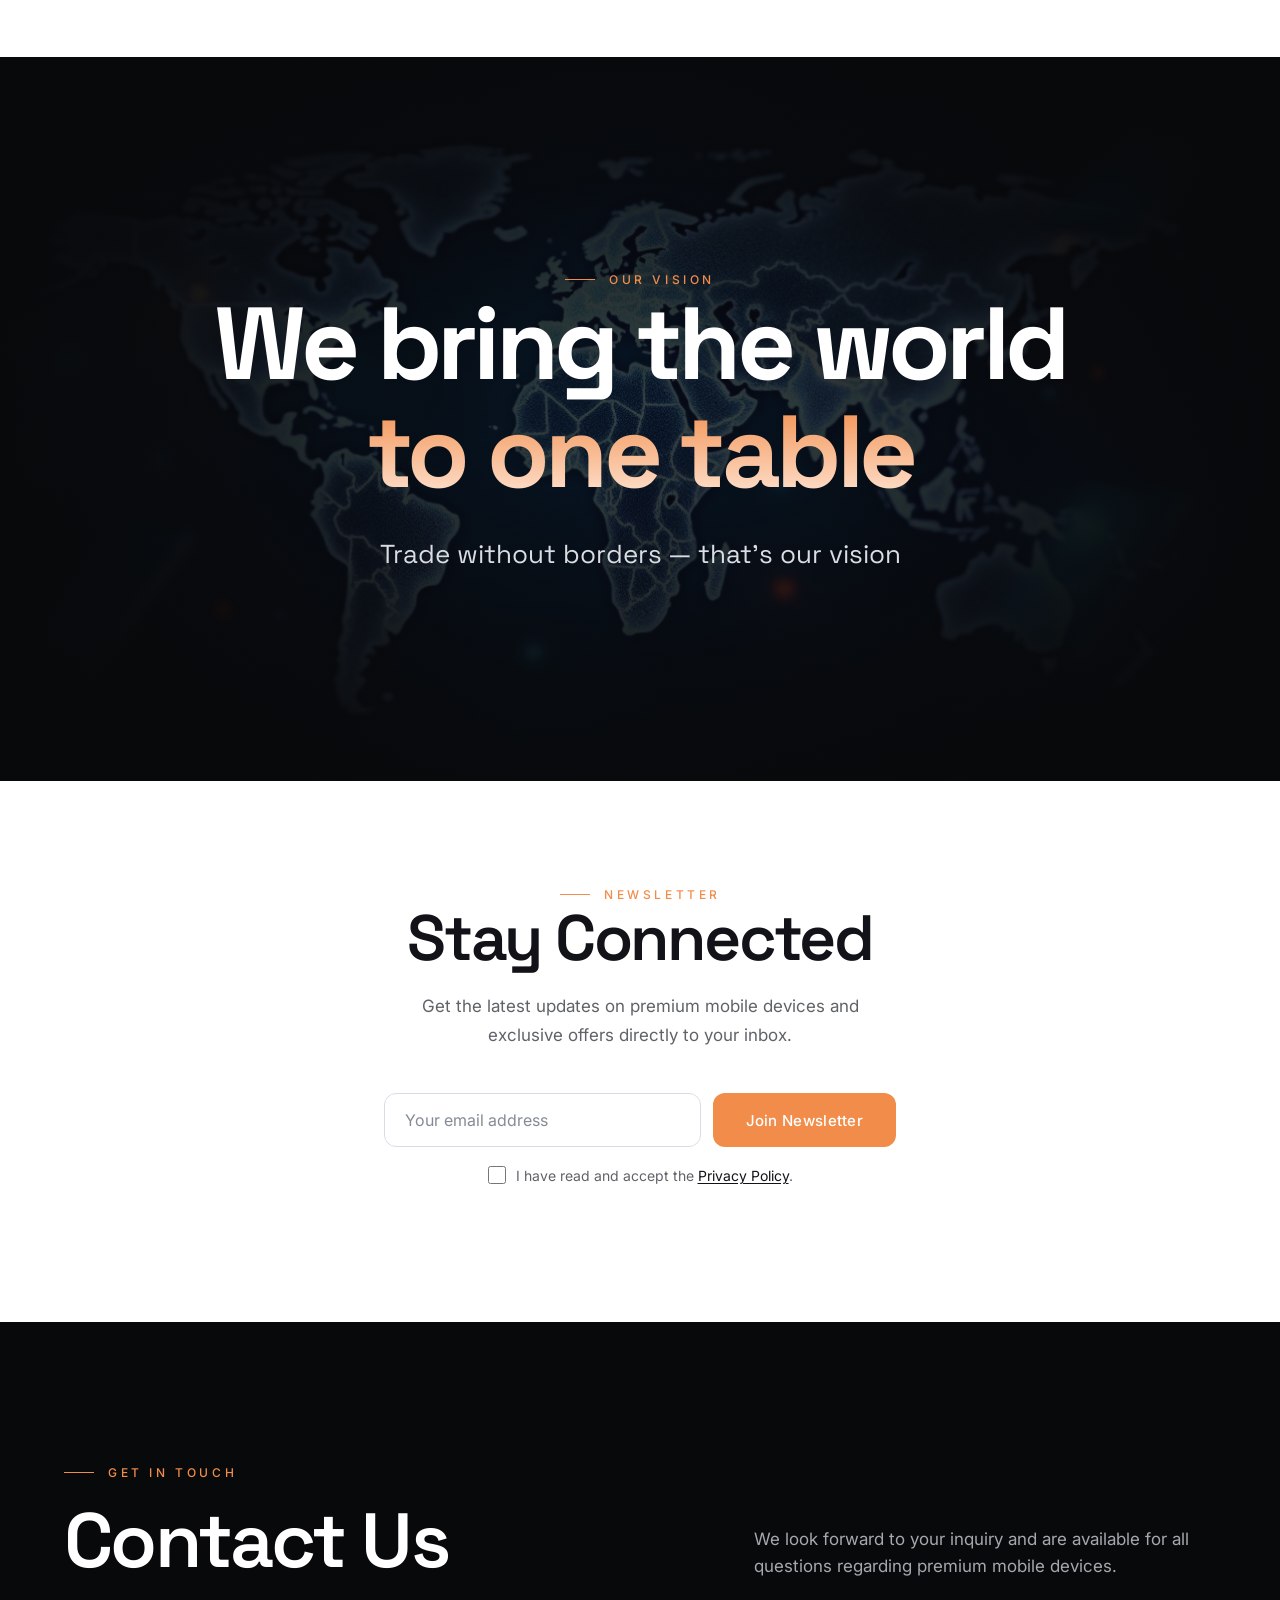
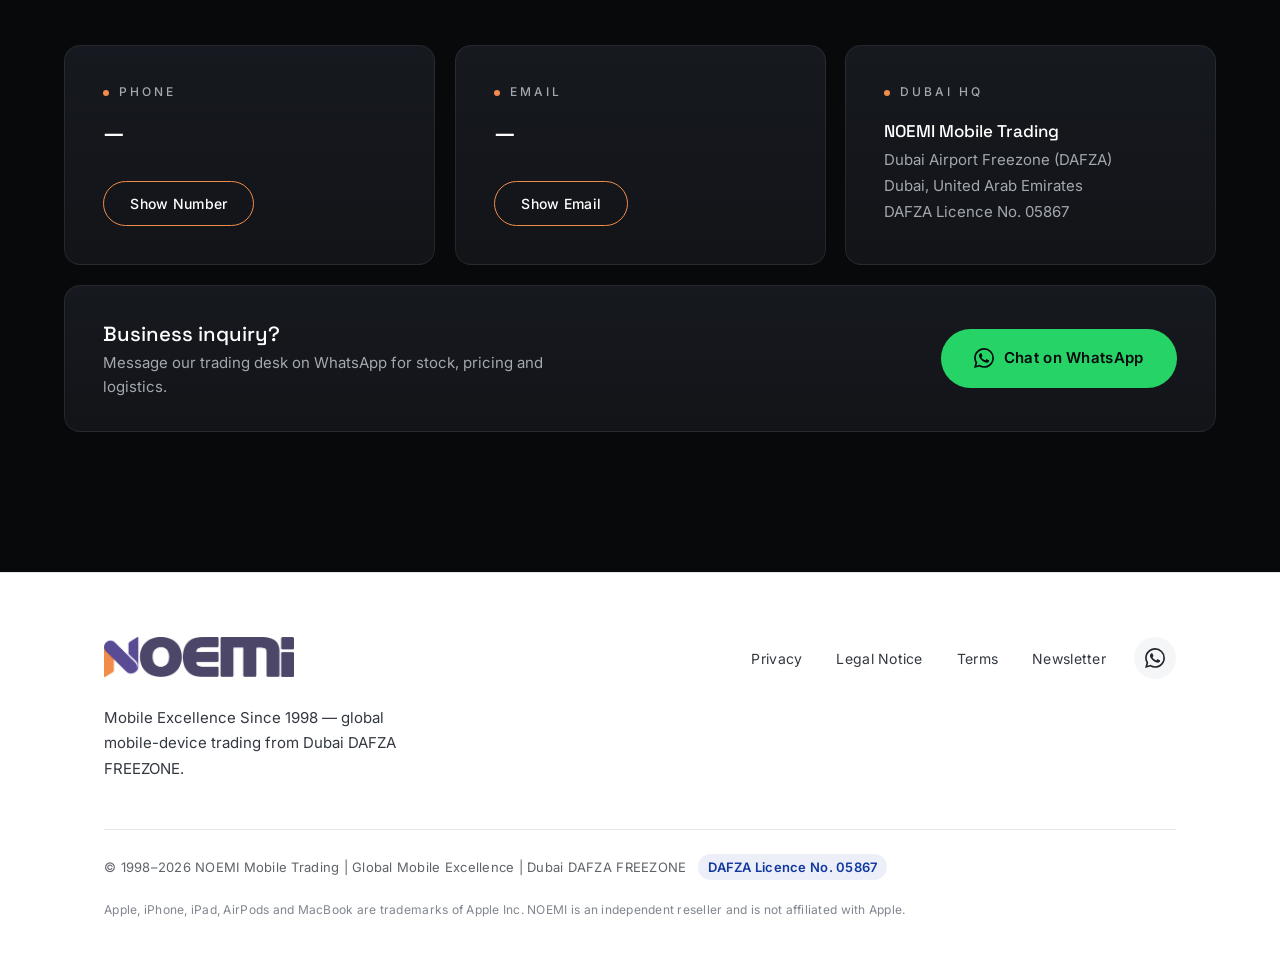
==== commit 074ef329: "CD" ====
--- a/index.html
+++ b/index.html
@@ -445,6 +445,7 @@
 }
 /* linear-gradient(180deg, #f18c4a 0%, #ffe7d7 100%); */
 </style>
+<link rel="stylesheet" href="./wa-float.css">
 </head>
 <body>
 <header class="site-header" id="siteHeader">
@@ -722,6 +723,7 @@
     </div>
   </div>
 </footer>
+<a class="wa-float" href="https://wa.me/971509028866?text=Hello%20NOEMI%2C%20I%20have%20a%20business%20inquiry." target="_blank" rel="noopener noreferrer" aria-label="Chat with NOEMI on WhatsApp (opens in a new tab)"><svg viewBox="0 0 24 24" aria-hidden="true" focusable="false"><path fill="currentColor" d="M17.472 14.382c-.297-.149-1.758-.867-2.03-.967-.273-.099-.471-.148-.67.15-.197.297-.767.966-.94 1.164-.173.199-.347.223-.644.075-.297-.15-1.255-.463-2.39-1.475-.883-.788-1.48-1.761-1.653-2.059-.173-.297-.018-.458.13-.606.134-.133.298-.347.446-.52.149-.174.198-.298.298-.497.099-.198.05-.371-.025-.52-.075-.149-.669-1.612-.916-2.207-.242-.579-.487-.5-.669-.51-.173-.008-.371-.01-.57-.01-.198 0-.52.074-.792.372-.272.297-1.04 1.016-1.04 2.479 0 1.462 1.065 2.875 1.213 3.074.149.198 2.096 3.2 5.077 4.487.709.306 1.262.489 1.694.625.712.227 1.36.195 1.871.118.571-.085 1.758-.719 2.006-1.413.248-.694.248-1.289.173-1.413-.074-.124-.272-.198-.57-.347m-5.421 7.403h-.004a9.87 9.87 0 01-5.031-1.378l-.361-.214-3.741.982.998-3.648-.235-.374a9.86 9.86 0 01-1.51-5.26c.001-5.45 4.436-9.884 9.888-9.884 2.64 0 5.122 1.03 6.988 2.898a9.825 9.825 0 012.893 6.994c-.003 5.45-4.437 9.884-9.885 9.884m8.413-18.297A11.815 11.815 0 0012.05 0C5.495 0 .16 5.335.157 11.892c0 2.096.547 4.142 1.588 5.945L.057 24l6.305-1.654a11.882 11.882 0 005.683 1.448h.005c6.554 0 11.89-5.335 11.893-11.893a11.821 11.821 0 00-3.48-8.413z"/></svg><span class="wa-float__tip" aria-hidden="true">Chat with us on WhatsApp</span></a>
 <div class="toast" id="toast" role="status" aria-live="polite"></div>
 <script src="./js/vendor/gsap.min.js"></script>
 <script src="./js/vendor/SplitText.min.js"></script>
--- a/wa-float.css
+++ b/wa-float.css
@@ -0,0 +1,28 @@
+/* Floating WhatsApp button — shared by index.html and the legal pages */
+.wa-float{position:fixed;right:max(24px,env(safe-area-inset-right));bottom:max(28px,env(safe-area-inset-bottom));z-index:900;display:grid;place-items:center;width:58px;height:58px;border-radius:50%;background:#25D366;color:#fff;text-decoration:none;-webkit-tap-highlight-color:transparent;box-shadow:0 0 0 1px rgba(255,255,255,.18) inset,0 10px 24px -8px rgba(18,140,74,.55),0 4px 10px rgba(8,9,11,.18);transition:transform .35s cubic-bezier(.22,.61,.36,1),box-shadow .35s ease,background-color .25s ease;animation:wa-float-in .7s cubic-bezier(.22,.61,.36,1) .9s backwards}
+.wa-float svg{position:relative;z-index:1;width:30px;height:30px;display:block}
+.wa-float::before{content:"";position:absolute;inset:0;border-radius:50%;background:#25D366;z-index:0;opacity:0;pointer-events:none;animation:wa-float-halo 6s ease-out 2.4s infinite}
+.wa-float:hover{transform:translateY(-2px) scale(1.06);background:#2bdc6c;box-shadow:0 0 0 1px rgba(255,255,255,.22) inset,0 16px 32px -10px rgba(18,140,74,.65),0 6px 14px rgba(8,9,11,.2)}
+.wa-float:active{transform:scale(.94);transition-duration:.1s}
+.wa-float:focus{outline:none}
+.wa-float:focus-visible{outline:3px solid #fff;outline-offset:3px;box-shadow:0 0 0 7px #128C4A,0 10px 24px -8px rgba(18,140,74,.55)}
+.wa-float__tip{position:absolute;right:calc(100% + 14px);top:50%;transform:translate(8px,-50%);white-space:nowrap;padding:9px 14px;border-radius:10px;background:#111318;color:#fff;font:500 13px/1.2 'Inter',system-ui,-apple-system,'Segoe UI',Roboto,sans-serif;letter-spacing:.01em;box-shadow:0 10px 24px -10px rgba(8,9,11,.5);opacity:0;visibility:hidden;pointer-events:none;transition:opacity .25s ease,transform .3s cubic-bezier(.22,.61,.36,1),visibility .25s}
+.wa-float__tip::after{content:"";position:absolute;left:100%;top:50%;transform:translateY(-50%);border:6px solid transparent;border-left-color:#111318}
+.wa-float:focus-visible .wa-float__tip{opacity:1;visibility:visible;transform:translate(0,-50%)}
+@media(hover:hover){.wa-float:hover .wa-float__tip{opacity:1;visibility:visible;transform:translate(0,-50%)}}
+@media(hover:none){.wa-float__tip{display:none}}
+@keyframes wa-float-in{from{opacity:0;transform:translateY(18px) scale(.8)}to{opacity:1;transform:none}}
+@keyframes wa-float-halo{0%{opacity:.45;transform:scale(1)}30%{opacity:0;transform:scale(1.55)}100%{opacity:0;transform:scale(1.55)}}
+@media(max-width:767px){
+  .wa-float{right:max(16px,env(safe-area-inset-right));bottom:max(20px,env(safe-area-inset-bottom));width:54px;height:54px}
+  .wa-float svg{width:28px;height:28px}
+}
+/* keep the last footer line clear of the button */
+@media(max-width:1023px){.site-footer,.legal-footer{padding-bottom:104px}}
+@media(prefers-reduced-motion:reduce){
+  .wa-float{animation:none;transition:none}
+  .wa-float::before{animation:none;display:none}
+  .wa-float:hover{transform:none}
+  .wa-float__tip{transition:none}
+}
+@media print{.wa-float{display:none}}
